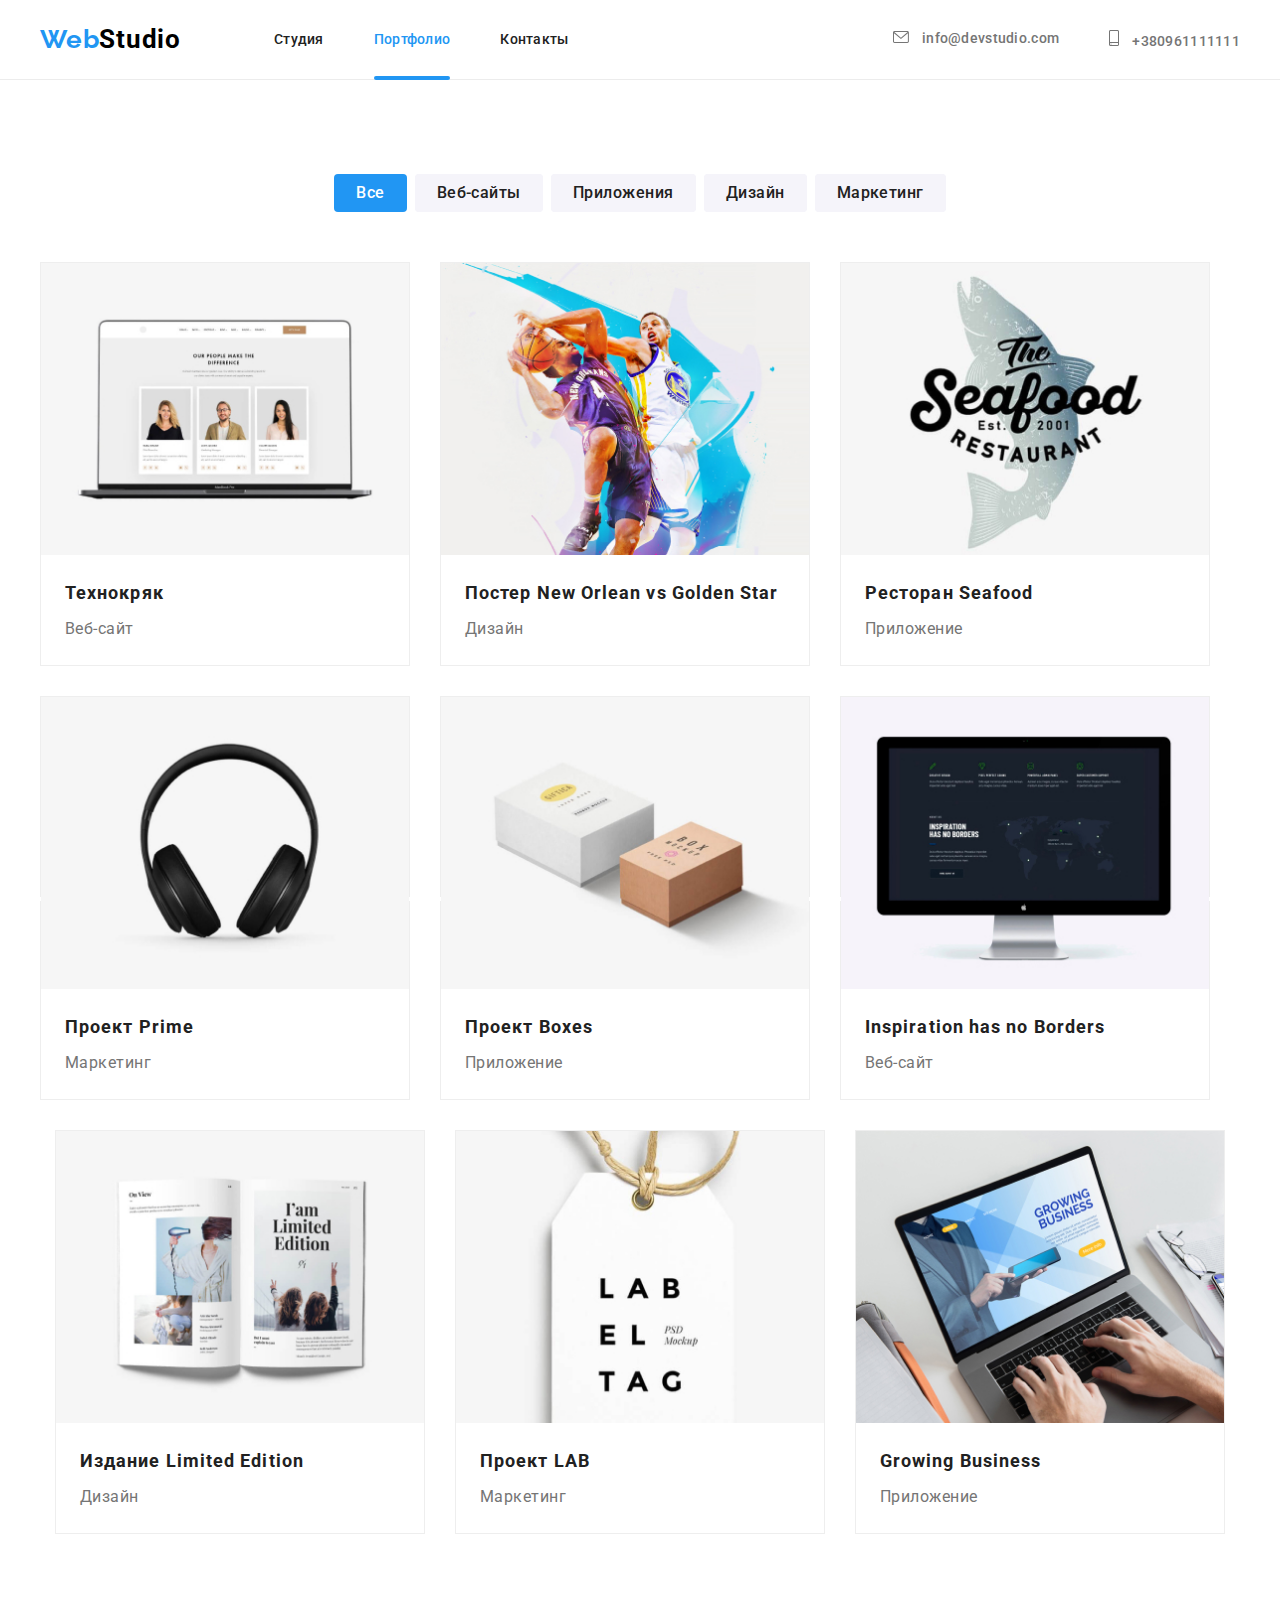
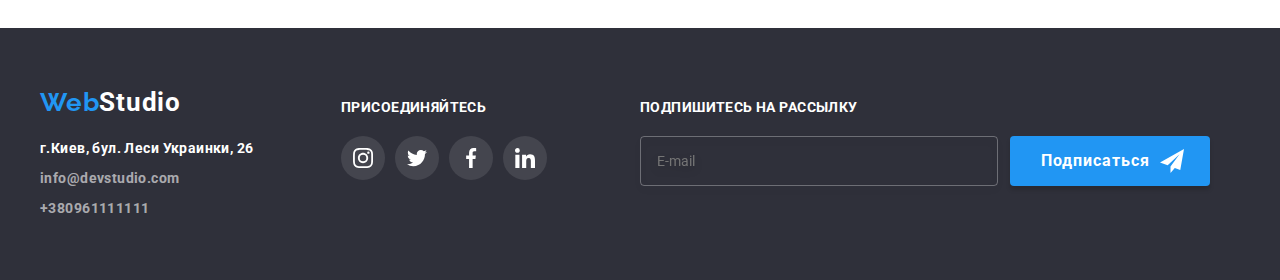
==== portfolio.html @ d364c0c8 "copy" ====
<!DOCTYPE html>
<html lang="en">
<head>
    <meta charset="UTF-8">
    <meta http-equiv="X-UA-Compatible" content="IE=edge">
    <meta name="viewport" content="width=device-width, initial-scale=1.0">
    <title>Document</title>
    <link 
        href="https://fonts.googleapis.com/css2?family=Raleway:wght@700&family=Roboto:wght@400;500;700;900&display=swap" 
        rel="stylesheet"
    />
    <link 
        rel="stylesheet" 
        href="https://cdnjs.cloudflare.com/ajax/libs/modern-normalize/1.1.0/modern-normalize.min.css" integrity="sha512-wpPYUAdjBVSE4KJnH1VR1HeZfpl1ub8YT/NKx4PuQ5NmX2tKuGu6U/JRp5y+Y8XG2tV+wKQpNHVUX03MfMFn9Q==" crossorigin="anonymous" referrerpolicy="no-referrer" 
    />
    <link rel="stylesheet" href="./css/main.min.css">
</head>
<body>
     <!--Хедер-->
     
<header class="header"> 
    <div class="container">
    <div class="nav__portfolio">
        <a class="nav__logo-link" href="/">
            <span class="nav__logo">Web</span><span>Studio</span></a>
        <ul class="nav__list">
            <li class="nav__item"><a href="./index.html" class="nav__link">Студия</a></li>
            <li class="nav__item"><a href="./portfolio.html" class="nav__link nav__current">Портфолио</a></li>
            <li class="nav__item"><a href="#" class="nav__link">Контакты</a></li>
        </ul>
        <ul class="header-adress">
            <li  class="header-adress__item">
                <a href="mailto:info@devstudio.com" class="haeder-adress__link ">
                <svg class="header-adress__icon" width="16" height="12">
                <use href="./images/icons2.svg#icon-mail"></use>
                </svg>
                info@devstudio.com 
                </a>
            </li>
            <li class="header-adress__item">
                <a href="tel:+380961111111" class="haeder-adress__link haeder-adress__link-phone">
                <svg class="header-adress__icon" width="10" height="16">
                <use  href="./images/icons2.svg#icon-smartphone"></use>
                </svg>
                +380961111111
            </a>
            </li>
        </ul>
        </div>
        </div>
        <div class="header__border">
    </div>
</header>

<!--Мейн-->

<main class="footer__hero">
    <div class="container">
    <section class="filter">
        <h2 hidden>Фильтр </h2>
        <ul class="filter__buttons">
            <li class=" filter__list filter__list-accent"><button type="button" class="filter__button filter__button-accent">Все</button></li>
            <li class="filter__list"><button type="button" class="filter__button">Веб-сайты</button></li>
            <li class="filter__list"><button type="button" class="filter__button">Приложения</button></li>
            <li class="filter__list"><button type="button" class="filter__button">Дизайн</button></li>
            <li class="filter__list"><button type="button" class="filter__button">Маркетинг</button></li>
        </ul>
    </section>

    <section class="section">
        <h2 hidden>Перечень услуг</h2>
        <ul class="project">
            <li class="project__item">
                <a href="#" class="project__link ">
                <div class="project__box ">
                <img src="./images/techno-crk.jpg" 
                alt="Веб-сайты"
                width="370"
                height="294"
                class="project__im"
                />
                <div>
                <p class="project__text">Технокряк это современная площадка распространения коронавируса. Компании используют эту платформу для цифрового шпионажа и атак на защищённые сервера конкурентов.</p>
                </div>
                </div>
                <h3 class="project__title">Технокряк</h3>
                <p class="project__signature" >Веб-сайт</p>
                </a> 
            </li>
            <li class="project__item">
                <a href="#" class="project__link">
                <div class="project__box">
                <img src="./images/design.jpg" 
                alt="Два баксетболиста в воздухе"
                width="370"
                height="294"
                class="project__im"
                />
                <div>
                <p class="project__text">Технокряк это современная площадка распространения коронавируса. Компании используют эту платформу для цифрового шпионажа и атак на защищённые сервера конкурентов.</p>
                </div>
                </div>
                <h3 class="project__title">Постер New Orlean vs Golden Star</h3>
                <p class="project__signature">Дизайн</p>
                </a>    
            </li>
            
            <li class="project__item">
                <a href="#" class="project__link">
                <div class="project__box">
                <img src="./images/application-seafood.jpg" 
                alt="Ресторан морской кухни"
                width="370"
                height="294"
                class="project__im"
                />
                <div>
                <p class="project__text">Технокряк это современная площадка распространения коронавируса. Компании используют эту платформу для цифрового шпионажа и атак на защищённые сервера конкурентов.</p>
                </div>
                </div>
                <h3 class="project__title">Ресторан Seafood</h3>
                <p class="project__signature">Приложение</p>
                </a>
            </li>
            <li class="project__item">
                <a href="#" class="project__link">
                <div class="project__box">
                <img src="./images/makreting-prime.jpg" 
                alt="Черные наушники"
                width="370"
                height="294"
                class="project__im"
                />
                <div>
                <p class="project__text">Технокряк это современная площадка распространения коронавируса. Компании используют эту платформу для цифрового шпионажа и атак на защищённые сервера конкурентов.</p>
                </div>
                </div>
                <h3 class="project__title">Проект Prime</h3>
                <p class="project__signature">Маркетинг</p>
                </a>
            </li>
            <li class="project__item">
                <a href="#" class="project__link">
                <div class="project__box">
                <img src="./images/application-box.jpg" 
                alt="Коробки"
                width="370"
                height="294"
                class="project__im"
                />
                <div>
                <p class="project__text">Технокряк это современная площадка распространения коронавируса. Компании используют эту платформу для цифрового шпионажа и атак на защищённые сервера конкурентов.</p>
                </div>
                </div>
                <h3 class="project__title">Проект Boxes</h3>
                <p class="project__signature">Приложение</p>
                </a>
            </li>
            <li class="project__item">
                 <a href="#" class="project__link">
                    <div class="project__box">
                <img src="./images/web.jpg" 
                alt="Монитор компютера с открытым сайтом"
                width="370"
                height="294"
                class="project__im"
                />
                <div>
                <p class="project__text">Технокряк это современная площадка распространения коронавируса. Компании используют эту платформу для цифрового шпионажа и атак на защищённые сервера конкурентов.</p>
                </div>
                </div>
                <h3 class="project__title">Inspiration has no Borders</h3>
                <p class="project__signature">Веб-сайт</p>
                </a>
            </li>
            <li class="project__item">
                <a href="#" class="project__link">
                <div class="project__box">
                <img src="./images/design-magazine.jpg" 
                alt="Открытый журнал"
                width="370"
                height="294"
                class="project__im"
                />
                <div>
                <p class="project__text">Технокряк это современная площадка распространения коронавируса. Компании используют эту платформу для цифрового шпионажа и атак на защищённые сервера конкурентов.</p>
                </div>
                </div>
                <h3 class="project__title">Издание Limited Edition</h3>
                <p class="project__signature">Дизайн</p>
                </a>
            </li>
            <li class="project__item">
                <a href="#" class="project__link">
                <div class="project__box">
                <img src="./images/marketing-lab.jpg" 
                alt="Бирка с лого"
                width="370"
                height="294"
                class="project__im"
                />
                <div>
                <p class="project__text">Технокряк это современная площадка распространения коронавируса. Компании используют эту платформу для цифрового шпионажа и атак на защищённые сервера конкурентов.</p>
                </div>
                </div>
                <h3 class="project__title">Проект LAB</h3>
                <p class="project__signature">Маркетинг</p>
                </a>
            </li>
            <li class="project__item">
                <a href="#" class="project__link">
                <div class="project__box">
                <img src="./images/application-laptop.jpg" 
                alt="Страничка бизнес-сайта"
                width="370"
                height="294"
                class="project__im"
                />
                <div>
                <p class=" project__text">Технокряк это современная площадка распространения коронавируса. Компании используют эту платформу для цифрового шпионажа и атак на защищённые сервера конкурентов.</p>
                </div>
                </div>
                <h3 class="project__title">Growing Business</h3>
                <p class="project__signature">Приложение</p>
                </a>
            </li>
        </ul>
    </section>
    </div>
</main>
    
<!--Футер-->
<footer class="footer__section">
    <div class="container footer__container">
    <div class="footer__logo">
    <a class="footer__links" href="/"> 
         <span class="footer__active-page">Web</span><span class="footer__logo">Studio</span></a>

             <address class="adress">
            <ul class="adress__link">
                <li class="footer__link"> 
                    <a href="https://www.google.com/maps/place/%D0%B1%D1%83%D0%BB.+%D0%9B%D0%B5%D1%81%D0%B8+%D0%A3%D0%BA%D1%80%D0%B0%D0%B8%D0%BD%D0%BA%D0%B8,+26,+%D0%9A%D0%B8%D0%B5%D0%B2,+02000/data=!4m2!3m1!1s0x40d4cf0e033ecbe9:0x57a4dffefec77da0?sa=X&ved=2ahUKEwjD9ffA8qf0AhWWvYsKHVTTDPEQ8gF6BAgQEAE" class="footer-adress__link footer-adress__link--adress">
                        г.Киев, бул. Леси Украинки, 26
                    </a>
                <li class="footer__link">
                    <a href="mailto:info@devstudio.com" class="footer-adress__link">info@devstudio.com</a>
                </li>
                 <li class="footer__link">
                    <a href="tel:+380961111111" class="footer-adress__link">+380961111111</a>
                </li>
            </ul>
        </address>
    </div>
        
    <div class="mediabox">
        <h3 class="mediabox__title">присоединяйтесь</h3>
        <ul class="mediabox__icons">
            <li class="mediabox__item">   
            <a href="#" aria-label="Instagram" class="mediabox__link">
                <svg class="mediabox__icon" width="20" height="20">
                    <use href="./images/icons2.svg#icon-instagram"></use>
                </svg>
            </a>
            </li>
            <li class="mediabox__item">   
            <a href="#" aria-label="Twitter" class="mediabox__link">
                <svg class="mediabox__icon" width="20" height="20">
                    <use href="./images/icons2.svg#icon-twitter"></use>
                </svg>
            </a>
            </li>
            <li class="mediabox__item">   
            <a href="#" aria-label="Facebook" class="mediabox__link">
                <svg class="mediabox__icon" width="20" height="20">
                    <use href="./images/icons2.svg#icon-facebook"></use>
                </svg>
            </a>
            </li>
            <li class="mediabox__item">   
            <a href="#" aria-label="linkedin" class="mediabox__link">
                <svg class="mediabox__icon" width="20" height="20">
                    <use href="./images/icons2.svg#icon-linkedin"></use>
                </svg>
            </a>
            </li>
        </ul>
    </div>  
    <form  class="footer-form">
        <div class="footer-foor__mail">
            <h3 class="footer-form__title">Подпишитесь на рассылку</h3>
            <label>
                <input 
                type="email"
                name="footer-email"
                placeholder="E-mail"
                class="footer-form__input"
                >
            </label>
        </div>
        <button class="footer-form__button">
            Подписаться
            <svg width="24" height="24" class="footer-form__icon">
                <use href="./images/icons.svg#icon-icon-send-1-1"></use>
            </svg>
        </button>
    </form>
    </div> 
</footer>
<script src="./JS/modal.js"></script>
</body>
</html>
---- css/main.min.css ----
/*! modern-normalize v1.1.0 | MIT License | https://github.com/sindresorhus/modern-normalize */*,::before,::after{-webkit-box-sizing:border-box;box-sizing:border-box}html{line-height:1.15;-webkit-text-size-adjust:100%;-moz-tab-size:4;-o-tab-size:4;tab-size:4}body{margin:0;font-family:system-ui,-apple-system,"Segoe UI",Roboto,Helvetica,Arial,sans-serif,"Apple Color Emoji","Segoe UI Emoji"}hr{height:0;color:inherit}abbr[title]{-webkit-text-decoration:underline dotted;text-decoration:underline dotted}b,strong{font-weight:bolder}code,kbd,samp,pre{font-family:ui-monospace,SFMono-Regular,Consolas,"Liberation Mono",Menlo,monospace;font-size:1em}small{font-size:80%}sub,sup{font-size:75%;line-height:0;position:relative;vertical-align:baseline}sub{bottom:-0.25em}sup{top:-0.5em}table{text-indent:0;border-color:inherit}button,input,optgroup,select,textarea{font-family:inherit;font-size:100%;line-height:1.15;margin:0}button,select{text-transform:none}button,[type=button],[type=reset],[type=submit]{-webkit-appearance:button}::-moz-focus-inner{border-style:none;padding:0}:-moz-focusring{outline:1px dotted ButtonText}:-moz-ui-invalid{box-shadow:none}legend{padding:0}progress{vertical-align:baseline}::-webkit-inner-spin-button,::-webkit-outer-spin-button{height:auto}[type=search]{-webkit-appearance:textfield;outline-offset:-2px}::-webkit-search-decoration{-webkit-appearance:none}::-webkit-file-upload-button{-webkit-appearance:button;font:inherit}summary{display:list-item}html{-webkit-box-sizing:border-box;box-sizing:border-box}*,*::before,*::after{-webkit-box-sizing:inherit;box-sizing:inherit}h1,h2,h3,h4,h5,h6,p,ul{margin:0px;padding:0px}ul,li{list-style-type:none}a{text-decoration:none}address{font-style:normal}body{font-size:14px;font-family:"Roboto",sans-serif;letter-spacing:.03em;color:#757575;background-color:#fff;margin:0px}.container{width:1230px;margin-left:auto;margin-right:auto;padding-left:15px;padding-right:15px}.button{height:50px;width:200px;background-color:#2196f3;color:#fff;cursor:pointer;font-family:inherit;font-weight:700;font-size:16px;line-height:1.9px;letter-spacing:.06em;-webkit-box-shadow:0px 4px 4px rgba(0,0,0,.15);box-shadow:0px 4px 4px rgba(0,0,0,.15);border-color:transparent;border-radius:4px}.nav{display:-webkit-box;display:-ms-flexbox;display:flex;-webkit-box-align:center;-ms-flex-align:center;align-items:center}.nav__logo-link{color:#000;font-weight:700;font-size:26px;line-height:1.1;letter-spacing:.03em}.nav__logo-link:hover,.nav__logo-link:focus{color:#2196f3}.nav__logo{color:#2196f3;font-family:Raleway;font-style:normal;font-weight:700;font-size:26px;line-height:1.1;letter-spacing:.03em}.nav__logo:hover,.nav__logo:focus{color:#2196f3}.nav__list{display:-webkit-box;display:-ms-flexbox;display:flex;margin-left:93px}.nav__item+.nav__item{margin-left:50px}.nav__item+.nav__item:hover,.nav__item+.nav__item:focus{color:#2196f3;fill:#2196f3}.nav__link{position:relative;display:block;padding-top:32px;padding-bottom:32px;color:#212121;font-weight:500;font-size:14px;line-height:1.1;letter-spacing:.02em;-webkit-transition:250ms,cubic-bezier(0.4, 0, 0.2, 1);transition:250ms,cubic-bezier(0.4, 0, 0.2, 1)}.nav__link:hover,.nav__link:focus{color:#2196f3;padding-top:32px;padding-bottom:32px}.nav__link.nav__current::after{content:"";width:100%;height:4px;position:absolute;left:0;bottom:-1px;background-color:currentColor;border-radius:2px}.nav__current{color:#2196f3}.nav__portfolio{display:-webkit-box;display:-ms-flexbox;display:flex;-webkit-box-align:center;-ms-flex-align:center;align-items:center}.header__border{border-bottom:1px solid #ececec}.header{margin-bottom:94px}.header-adress{display:-webkit-box;display:-ms-flexbox;display:flex;margin-left:auto;border:none}.haeder-adress__link-phone{margin-left:50px}.header-adress-item:hover,.header-adress-item:focus{color:#2196f3;fill:#2196f3}.header-adress__icon{display:-webkit-inline-box;display:-ms-inline-flexbox;display:inline-flex;fill:currentColor;-webkit-box-pack:center;-ms-flex-pack:center;justify-content:center;-webkit-box-align:center;-ms-flex-align:center;align-items:center;margin-right:10px}.haeder-adress__link{color:#757575;font-weight:500;font-size:14px;line-height:1.1;letter-spacing:.02em;-webkit-transition:250ms cubic-bezier(0.4, 0, 0.2, 1);transition:250ms cubic-bezier(0.4, 0, 0.2, 1)}.haeder-adress__link:hover,.haeder-adress__link:focus{color:#2196f3}.hero{text-align:center;padding:200px 0;margin-left:auto;margin-right:auto;background-image:-webkit-gradient(linear, left top, right top, from(rgba(47, 48, 58, 0.4)), to(rgba(47, 48, 58, 0.4))),url(../images/background.jpg);background-image:linear-gradient(to right, rgba(47, 48, 58, 0.4), rgba(47, 48, 58, 0.4)),url(../images/background.jpg);background-color:#2f303a;background-repeat:no-repeat;background-position:center;background-size:cover;max-width:1600px}.hero__title{color:#fff;margin-top:0;margin-bottom:30px;font-weight:900;font-size:44px;line-height:1.37;letter-spacing:.06em;text-transform:uppercase}.backdrop{position:fixed;top:0;left:0;width:100%;height:100%;z-index:1;visibility:visible;background-color:rgba(0,0,0,.2);-webkit-transition:opacity 250ms linear,visibility 250ms linear;transition:opacity 250ms linear,visibility 250ms linear}.backdrop.is-hidden{opacity:0;pointer-events:none;visibility:hidden}.backdrop.is-hidden .modal{-webkit-transform:translate(-50%, -50%) scale(0.9);transform:translate(-50%, -50%) scale(0.9)}.modal{position:absolute;top:50%;left:50%;width:528px;height:581px;padding:40px;-webkit-transform:translate(-50%, -50%) scale(1);transform:translate(-50%, -50%) scale(1);-webkit-transition:-webkit-transform 250ms linear;transition:-webkit-transform 250ms linear;transition:transform 250ms linear;transition:transform 250ms linear, -webkit-transform 250ms linear;-webkit-box-shadow:0px 1px 3px rgba(0,0,0,.12),0px 1px 1px rgba(0,0,0,.14),0px 2px 1px rgba(0,0,0,.2);box-shadow:0px 1px 3px rgba(0,0,0,.12),0px 1px 1px rgba(0,0,0,.14),0px 2px 1px rgba(0,0,0,.2);border-radius:4px;background-color:#fff}.modal__open{position:absolute;top:8px;right:8px;width:30px;height:30px;padding:0;border-radius:50%;border:1px solid rgba(0,0,0,.1);background-color:#fff;cursor:pointer}.modal__open:hover .modal__icon,.modal__open:focus .modal__icon{fill:#2196f3}.modal__icon{-webkit-transition:fill 250ms cubic-bezier(0.4, 0, 0.2, 1);transition:fill 250ms cubic-bezier(0.4, 0, 0.2, 1);margin:0 9px}.modal__button{margin-left:auto;margin-right:auto;margin-top:30px;color:#fff;background-color:#2196f3;font-weight:500;font-size:16px;line-height:1.6;text-align:center;letter-spacing:.06em;cursor:pointer;-webkit-box-shadow:0px 4px 4px rgba(0,0,0,.15);box-shadow:0px 4px 4px rgba(0,0,0,.15);border-radius:4px;padding:10px 32px;border:0px}.modal__button:hover,.modal__button:focus{color:#fff;background-color:#2196f3}.modal__text{color:#212121;font-weight:700;font-size:20px;line-height:1.15;letter-spacing:.03em;margin:0 0 12px 0}.form{position:relative}.form__container{position:relative}.form__label{display:-webkit-box;display:-ms-flexbox;display:flex;color:#757575;font-weight:400;font-size:12px;line-height:1.15;letter-spacing:.01em}.form__input{width:100%;height:40px;padding:11px 42px;margin-bottom:10px;margin-top:4px;border:1px solid rgba(33,33,33,.2);border-radius:4px;font-weight:400;font-size:12px;line-height:1.16;letter-spacing:.01em}.form__input:focus~.form__icon{fill:#2196f3}.form__input:focus{border:1px solid #2196f3;outline:0}.form__icon:focus{color:#2196f3}.form__icon{position:absolute;top:0;left:14px;fill:var(--main-text-color)}.form__comment{width:100%;height:120px;padding:12px 16px;margin-top:4px;border:1px solid rgba(33,33,33,.2);border-radius:4px;resize:none;font-weight:400;font-size:12px;line-height:1.15;letter-spacing:.01em}.form__comment::-webkit-input-placeholder{color:rgba(117,117,117,.5)}.form__comment::-moz-placeholder{color:rgba(117,117,117,.5)}.form__comment:-ms-input-placeholder{color:rgba(117,117,117,.5)}.form__comment::-ms-input-placeholder{color:rgba(117,117,117,.5)}.form__comment::placeholder{color:rgba(117,117,117,.5)}.form__comment::-webkit-input-placeholder .form__comment:focus{border:1px solid #2196f3;outline:0}.form__comment::-moz-placeholder .form__comment:focus{border:1px solid #2196f3;outline:0}.form__comment:-ms-input-placeholder .form__comment:focus{border:1px solid #2196f3;outline:0}.form__comment::-ms-input-placeholder .form__comment:focus{border:1px solid #2196f3;outline:0}.form__comment::placeholder .form__comment:focus{border:1px solid #2196f3;outline:0}.form__comment::-webkit-input-placeholder .form__comment:not(:placeholder-shown){color:#212121}.form__comment::-moz-placeholder .form__comment:not(:placeholder-shown){color:#212121}.form__comment:-ms-input-placeholder .form__comment:not(:placeholder-shown){color:#212121}.form__comment::-ms-input-placeholder .form__comment:not(:placeholder-shown){color:#212121}.form__comment::placeholder .form__comment:not(:-moz-placeholder-shown){color:#212121}.form__comment::placeholder .form__comment:not(:-ms-input-placeholder){color:#212121}.form__comment::placeholder .form__comment:not(:placeholder-shown){color:#212121}.checkbox__label{display:-webkit-box;display:-ms-flexbox;display:flex;-webkit-box-pack:center;-ms-flex-pack:center;justify-content:center;-webkit-box-align:center;-ms-flex-align:center;align-items:center;color:#212121;font-weight:400;font-size:14px;line-height:1.71;margin-bottom:30px;margin-top:20px;cursor:pointer}.checkbox__label>.checkbox__visual-hidden{position:absolute;white-space:nowrap;width:1px;height:1px;overflow:hidden;border:0;padding:0;clip:rect(0 0 0 0);-webkit-clip-path:inset(50%);clip-path:inset(50%);margin:-1px}.checkbox__label>.checkbox__visual-hidden:checked+.checkbox__icon{background-color:#2196f3;border:transparent}.checkbox__icon{width:16px;height:15px;margin-right:8px;margin-bottom:4px;border-radius:2px;border:2px solid #212121}.checkbox__link{color:#2196f3;margin-left:4px;text-decoration:underline}.checkbox__button{-webkit-box-align:center;-ms-flex-align:center;align-items:center;height:50px;width:200px;background-color:#2196f3;color:#fff;cursor:pointer;text-align:center;font-family:inherit;font-weight:700;font-size:16px;line-height:1.9px;letter-spacing:.06em;-webkit-box-shadow:0px 4px 4px rgba(0,0,0,.15);box-shadow:0px 4px 4px rgba(0,0,0,.15);border-color:transparent;border-radius:4px}.benefits{-webkit-box-align:center;-ms-flex-align:center;align-items:center;margin-bottom:94px}.benefits__list{display:-webkit-box;display:-ms-flexbox;display:flex;-webkit-box-pack:center;-ms-flex-pack:center;justify-content:center}.benefits__item{display:list-item;height:120px;margin-left:30px;background:#f5f4fa;margin-top:94px}.benefits__item:nth-child(1){margin-left:0px}.benefits__title{color:#212121;font-style:normal;font-weight:700;font-size:14px;line-height:1.1;letter-spacing:.03em;text-transform:uppercase;margin-top:30px;margin-bottom:10px;text-align:left}.benefits__signature{color:#757575;font-weight:400;font-size:14px;line-height:1.8;letter-spacing:.03em;text-align:left;width:270px;text-align:left;margin:0;line-height:1.71}.benefits__icon{margin:25px 100px 25px 100px}.services-text{position:absolute;bottom:0;left:0;width:370px;height:70px;display:-webkit-box;display:-ms-flexbox;display:flex;-webkit-box-align:center;-ms-flex-align:center;align-items:center;-webkit-box-pack:center;-ms-flex-pack:center;justify-content:center;color:#fff;background-color:rgba(47,48,58,.8);font-weight:700;font-size:14px;line-height:1.14;letter-spacing:.03em;text-transform:uppercase}.services{padding-top:94px}.services__title{color:#212121;font-weight:700;font-size:36px;line-height:1.1;text-align:center;letter-spacing:.03em;margin-bottom:50px;margin-top:94px}.services__list{display:-webkit-box;display:-ms-flexbox;display:flex;margin-bottom:94px;-webkit-box-pack:center;-ms-flex-pack:center;justify-content:center}.services__image{position:relative;display:-webkit-box;display:-ms-flexbox;display:flex;margin-right:30px}.services__image:nth-child(3){margin-right:0px}.team>.team__image{margin-right:30px;text-align:center}.team{background-color:#f5f4fa;height:648px;margin-bottom:94px}.team__title{color:#212121;font-weight:700;font-size:36px;line-height:1.1;text-align:center;letter-spacing:.03em;margin-bottom:50px}.team__list{display:-webkit-box;display:-ms-flexbox;display:flex;width:1170px;height:368px;text-align:center}.team__image{-webkit-box-shadow:0px 1px 3px rgba(0,0,0,.12),0px 1px 1px rgba(0,0,0,.14),0px 2px 1px rgba(0,0,0,.2);box-shadow:0px 1px 3px rgba(0,0,0,.12),0px 1px 1px rgba(0,0,0,.14),0px 2px 1px rgba(0,0,0,.2);border-radius:0px 0px 4px 4px;background:#fff;width:270px;height:428px}.team__image+.team__image{margin-left:30px}.team__profile{margin-bottom:30px}.team__subtitle{color:#212121;font-weight:500;font-size:16px;line-height:1.1;letter-spacing:.03em;margin-bottom:10px}.team__signature{color:#757575;font-weight:400;font-size:16px;line-height:1.1;letter-spacing:.03em;margin-bottom:30px}.team__social{padding:0;display:-webkit-box;display:-ms-flexbox;display:flex;-webkit-box-pack:center;-ms-flex-pack:center;justify-content:center;padding-bottom:30px}.team-social__icon{display:-webkit-box;display:-ms-flexbox;display:flex;width:44px;height:44px;border:none;-webkit-box-align:center;-ms-flex-align:center;align-items:center;-webkit-box-pack:center;-ms-flex-pack:center;justify-content:center;margin-right:10px;border-radius:50%;background-color:#fff;-webkit-transition:250ms cubic-bezier(0.4, 0, 0.2, 1);transition:250ms cubic-bezier(0.4, 0, 0.2, 1)}.team-social__icon:nth-child(4){margin-right:0}.team-social__link{display:-webkit-box;display:-ms-flexbox;display:flex;width:100%;height:100%;-webkit-box-pack:center;-ms-flex-pack:center;justify-content:center;-webkit-box-align:center;-ms-flex-align:center;align-items:center;fill:#afb1b8;align-items:center;justify-content:center}.team-social__icon:hover,.team-social__icon:focus{background-color:#2196f3}.team-social__icon:hover:hover .icon,.team-social__icon:hover:focus .icon,.team-social__icon:focus:hover .icon,.team-social__icon:focus:focus .icon{fill:#fff}.clients__title{color:#212121;font-weight:700;font-size:36px;line-height:1.1;text-align:center;letter-spacing:.03em;margin-bottom:50px}.clients__list{display:-webkit-inline-box;display:-ms-inline-flexbox;display:inline-flex;-webkit-box-pack:center;-ms-flex-pack:center;justify-content:center;margin-bottom:94px}.clients__list:hover,.clients__list:focus{fill:#2196f3}.clients__item{border:1px solid #afb1b8;border-radius:4px;margin-right:30px;background-color:#fff;width:170px;height:92px;border:1px solid #afb1b8;-webkit-box-sizing:border-box;box-sizing:border-box;border-radius:4px;-webkit-transition:250ms cubic-bezier(0.4, 0, 0.2, 1);transition:250ms cubic-bezier(0.4, 0, 0.2, 1)}.clients__item:hover,.clients__item:focus{border:1px solid #2196f3}.clients__item:nth-child(6){margin-right:0}.clients__item:hover .clients__icon,.clients__item:focus .clients__icon{fill:#2196f3}.clients__link{display:-webkit-box;display:-ms-flexbox;display:flex;width:100%;height:100%;-webkit-box-pack:center;-ms-flex-pack:center;justify-content:center;-webkit-box-align:center;-ms-flex-align:center;align-items:center}.clients__icon{fill:#afb1b8;-webkit-transition:fill cubic-bezier(0.4, 0, 0.2, 1) cubic-bezier(0.4, 0, 0.2, 1);transition:fill cubic-bezier(0.4, 0, 0.2, 1) cubic-bezier(0.4, 0, 0.2, 1)}.filter{margin-bottom:50px}.filter__buttons{display:-webkit-box;display:-ms-flexbox;display:flex;-webkit-box-pack:center;-ms-flex-pack:center;justify-content:center}.filter__button{color:#212121;background-color:#f5f4fa;font-weight:500;font-size:16px;line-height:1.6;text-align:center;letter-spacing:.03em;cursor:pointer;border-radius:4px;padding:6px 22px;border:0px;-webkit-transition:250ms cubic-bezier(0.4, 0, 0.2, 1);transition:250ms cubic-bezier(0.4, 0, 0.2, 1)}.filter__button:hover,.filter__button:focus{color:#fff;background-color:#2196f3;-webkit-box-shadow:0px 3px 1px rgba(0,0,0,.1),0px 1px 2px rgba(0,0,0,.08),0px 2px 2px rgba(0,0,0,.12);box-shadow:0px 3px 1px rgba(0,0,0,.1),0px 1px 2px rgba(0,0,0,.08),0px 2px 2px rgba(0,0,0,.12)}.filter__button-accent::after{content:" ";display:inline-block;width:100%;height:4px;position:absolute;left:0;bottom:-1px;background-color:currentColor;border-radius:2px}.filter__button-accent{color:#fff;background-color:#2196f3}.filter__list+.filter__list{margin-left:8px;background:#f5f4fa;border-radius:4px}.project{display:-webkit-box;display:-ms-flexbox;display:flex;-ms-flex-wrap:wrap;flex-wrap:wrap;margin-bottom:94px;-webkit-box-pack:center;-ms-flex-pack:center;justify-content:center}.project__item:hover .project__box::before,.project__item:focus .project__box::before{background-color:rgba(33,150,243,.9);-webkit-transform:translateY(0);transform:translateY(0)}.project__item:hover .project__text,.project__item:focus .project__text{-webkit-transform:translateY(0);transform:translateY(0)}.project__link{color:#212121;font-weight:700;font-size:18px;line-height:2;letter-spacing:.06em;width:370px;height:294px}.project__box{position:relative;overflow:hidden;background-color:rgba(33,150,243,.9)}.project__box::before{position:absolute;content:"";top:0;left:0;width:100%;height:100%;background-color:rgba(33,150,243,.9);-webkit-transform:translateY(100%);transform:translateY(100%);-webkit-transition:-webkit-transform 250ms cubic-bezier(0.4, 0, 0.2, 1);transition:-webkit-transform 250ms cubic-bezier(0.4, 0, 0.2, 1);transition:transform 250ms cubic-bezier(0.4, 0, 0.2, 1);transition:transform 250ms cubic-bezier(0.4, 0, 0.2, 1), -webkit-transform 250ms cubic-bezier(0.4, 0, 0.2, 1)}.project__im{display:block;max-width:100%;height:auto}.project__text{color:#fff;margin:0;padding:63px 24px;position:absolute;top:0;left:0;-webkit-transform:translateY(100%);transform:translateY(100%);-webkit-transition:-webkit-transform 250ms cubic-bezier(0.4, 0, 0.2, 1);transition:-webkit-transform 250ms cubic-bezier(0.4, 0, 0.2, 1);transition:transform 250ms cubic-bezier(0.4, 0, 0.2, 1);transition:transform 250ms cubic-bezier(0.4, 0, 0.2, 1), -webkit-transform 250ms cubic-bezier(0.4, 0, 0.2, 1);font-weight:400;font-size:18px;line-height:1.55}.project__item{width:370px;height:404px;margin-right:30px;background:#fff;border:1px solid #eee;-webkit-box-sizing:border-box;box-sizing:border-box;text-align:left;margin-bottom:30px;-webkit-transition:-webkit-box-shadow 250ms cubic-bezier(0.4, 0, 0.2, 1);transition:-webkit-box-shadow 250ms cubic-bezier(0.4, 0, 0.2, 1);transition:box-shadow 250ms cubic-bezier(0.4, 0, 0.2, 1);transition:box-shadow 250ms cubic-bezier(0.4, 0, 0.2, 1), -webkit-box-shadow 250ms cubic-bezier(0.4, 0, 0.2, 1)}.project__item:hover,.project__item:focus{-webkit-box-shadow:0px 1px 1px rgba(0,0,0,.12),0px 4px 4px rgba(0,0,0,.06),1px 4px 6px rgba(0,0,0,.16);box-shadow:0px 1px 1px rgba(0,0,0,.12),0px 4px 4px rgba(0,0,0,.06),1px 4px 6px rgba(0,0,0,.16)}.project__item:nth-child(n+7){margin-bottom:0}.project__item:nth-child(n+7):nth-child(3n){margin-right:0px}.project__signature{color:#757575;font-weight:400;font-size:16px;line-height:1.8;letter-spacing:.03em;text-align:left;width:322px;height:30px;margin:4px 24px 20px 24px}.project__title{color:#212121;font-weight:700;font-size:18px;line-height:2;letter-spacing:.06em;width:322px;height:36px;margin:20px 24px 4px 24px}.footer__section{background-color:#2f303a;margin-right:auto;margin-left:auto}.footer__container{display:-webkit-box;display:-ms-flexbox;display:flex;height:252px}.footer__logo{color:#fff;background-color:#2f303a;font-weight:700;font-size:26px;line-height:1.1;letter-spacing:.03em;margin-top:60px;margin-bottom:20px;margin-right:70px}.footer__logo:hover,.footer__logo:focus{color:#2196f3}.footer__active-page{color:#2196f3;font-family:Raleway;font-style:normal;font-weight:700;font-size:26px;line-height:1.1;letter-spacing:.03em}.footer__links{display:block;margin-bottom:20px}.adress{margin-bottom:60px}.adress__link{color:#fff;background-color:#2f303a;font-weight:400;font-size:14px;line-height:1.7;letter-spacing:.03em;-webkit-transition:250ms cubic-bezier(0.4, 0, 0.2, 1);transition:250ms cubic-bezier(0.4, 0, 0.2, 1)}.adress__link:hover,.adress__link:focus{color:#2196f3}.footer__link{margin-bottom:9px;width:231px;height:21px}.footer-adress__link{color:rgba(255,255,255,.6);background-color:#2f303a;font-weight:700;font-size:14px;line-height:1.7;letter-spacing:.03em}.footer-adress__link--adress{color:#fff}.footer-adress__link:hover,.footer-adress__link:focus{color:#2196f3}.footer-adress__link:nth-last-child(1n+2){margin-bottom:9px}.mediabox{margin-top:72px;margin-bottom:100px;margin-right:93px}.mediabox__title{color:#fff;text-transform:uppercase;font-weight:700;font-size:14px;line-height:1.14;letter-spacing:.03em;margin-bottom:20px;padding:0}.mediabox__icons{display:-webkit-box;display:-ms-flexbox;display:flex;padding:0}.mediabox__item{display:-webkit-box;display:-ms-flexbox;display:flex;-webkit-box-align:center;-ms-flex-align:center;align-items:center;-webkit-box-pack:center;-ms-flex-pack:center;justify-content:center;width:44px;height:44px;border:none;border-radius:50%;margin-right:10px;background-color:rgba(255,255,255,.1);-webkit-transition:250ms cubic-bezier(0.4, 0, 0.2, 1);transition:250ms cubic-bezier(0.4, 0, 0.2, 1)}.mediabox__item:hover,.mediabox__item:focus{background-color:#2196f3}.mediabox__item:nth-child(4){margin-right:0}.mediabox__link{display:-webkit-box;display:-ms-flexbox;display:flex;-webkit-box-pack:center;-ms-flex-pack:center;justify-content:center;-webkit-box-align:center;-ms-flex-align:center;align-items:center;width:100%;height:100%}.mediabox__icon{fill:#fff}.footer-form{display:-webkit-box;display:-ms-flexbox;display:flex;-webkit-box-align:end;-ms-flex-align:end;align-items:flex-end;width:570px;height:86px;margin-top:72px}.footer-form__mail{display:-webkit-box;display:-ms-flexbox;display:flex;-webkit-box-orient:vertical;-webkit-box-direction:normal;-ms-flex-direction:column;flex-direction:column}.footer-form__title{color:#fff;font-weight:700;font-size:14px;line-height:1.14;letter-spacing:.03em;text-transform:uppercase;margin-bottom:20px}.footer-form__input{width:358px;height:50px;padding-left:16px;margin-right:12px;background-color:inherit;color:#fff;border:1px solid rgba(255,255,255,.3);-webkit-filter:drop-shadow(0px 4px 4px rgba(0, 0, 0, 0.15));filter:drop-shadow(0px 4px 4px rgba(0, 0, 0, 0.15));border-radius:4px}.footer-form__button{display:-webkit-box;display:-ms-flexbox;display:flex;-webkit-box-align:center;-ms-flex-align:center;align-items:center;height:50px;width:200px;background-color:#2196f3;color:#fff;cursor:pointer;padding-left:29px;text-align:center;font-family:inherit;font-weight:700;font-size:16px;line-height:1.9px;letter-spacing:.06em;-webkit-box-shadow:0px 4px 4px rgba(0,0,0,.15);box-shadow:0px 4px 4px rgba(0,0,0,.15);border-color:transparent;border-radius:4px}.footer-form__icon{margin-left:10px}/*# sourceMappingURL=main.min.css.map */
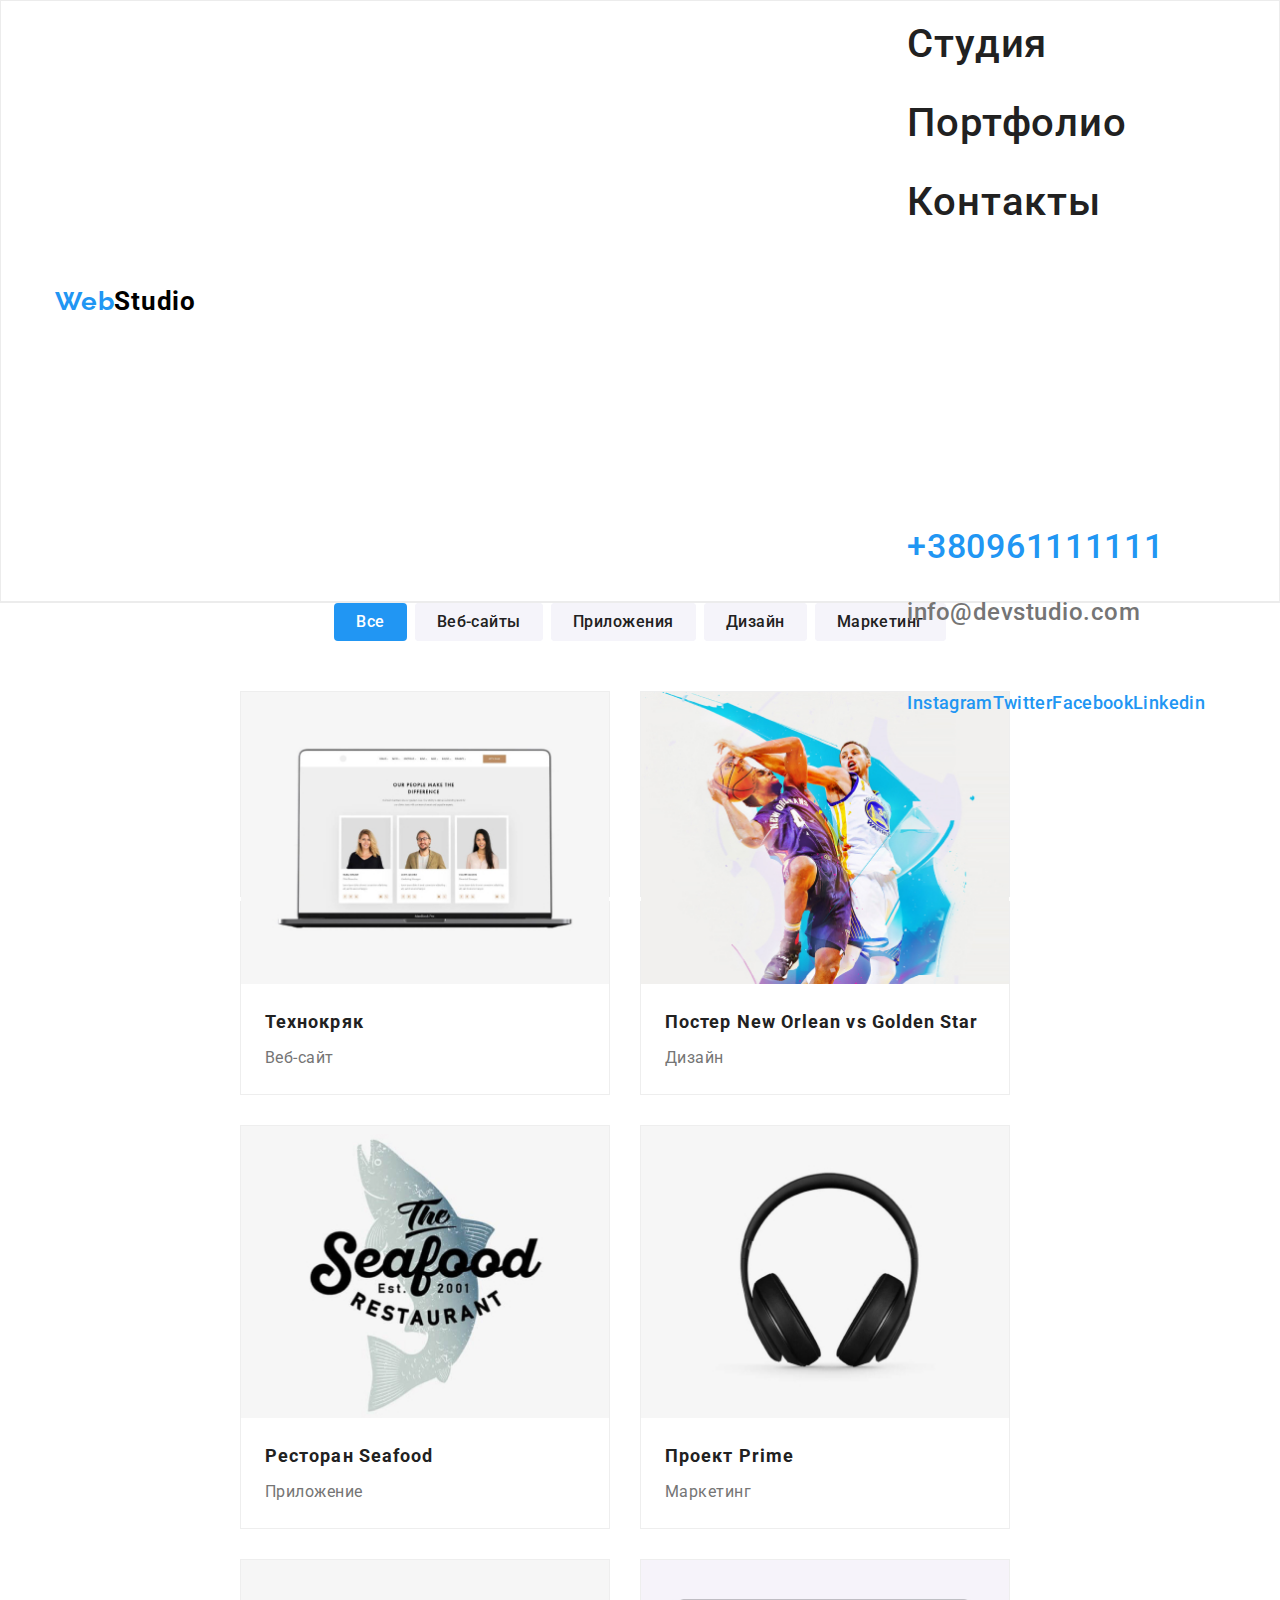
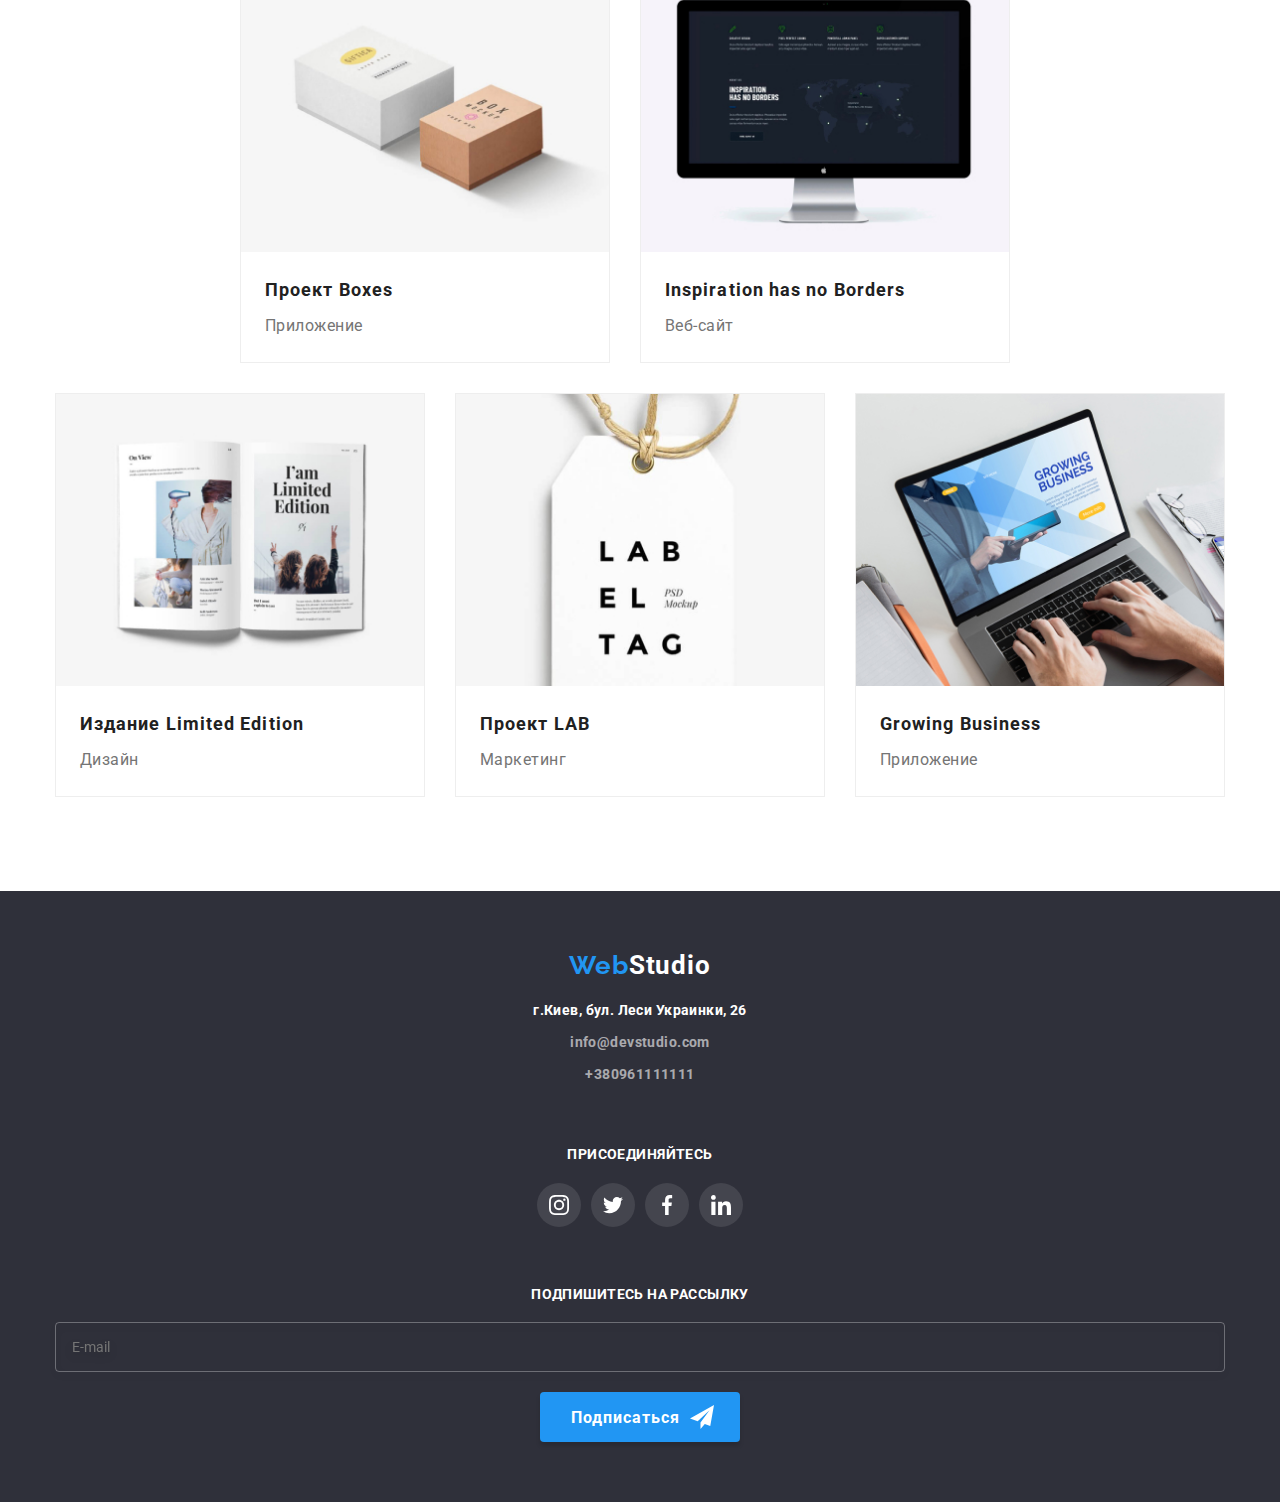
==== commit cba7fe39: "start portfolio" ====
--- a/portfolio.html
+++ b/portfolio.html
@@ -16,28 +16,118 @@
     <link rel="stylesheet" href="./css/main.min.css">
 </head>
 <body>
-     <!--Хедер-->
+     <!--Header-->
      
-<header class="header"> 
+<header class="header__page">
     <div class="container">
-    <div class="nav__portfolio">
+    <div class="nav">
         <a class="nav__logo-link" href="/">
             <span class="nav__logo">Web</span><span>Studio</span></a>
-        <ul class="nav__list">
-            <li class="nav__item"><a href="./index.html" class="nav__link">Студия</a></li>
-            <li class="nav__item"><a href="./portfolio.html" class="nav__link nav__current">Портфолио</a></li>
+            <button 
+            type="button" 
+            class="menu-button is-open"
+            aria-expanded="false"
+            aria-controls="mob-menu"
+            data-menu-button>
+                <svg 
+                width='40' 
+                height='40' 
+                aria-label="Переключатель мобильного меню"
+                >
+                    <use class="icon-cross" href="./images/icons.svg#icon-menu-close_40px-1"></use>
+                    <use class="icon-menu" href="./images/icons.svg#icon-menu_40px-1"></use>
+                </svg>
+            </button>
+               
+         <!--Mobile menu-->
+          <div class="mob-menu" id="mob-menu" data-menu >
+                <ul class=" mob-menu-list">
+              <li class="mob-menu-list__item">
+                <a
+                  class=" mob-menu-list__link"
+                  href="#"
+                  >Студия</a
+                >
+              </li>
+              <li class="mob-menu-list__item">
+                <a class=" mob-menu-list__link" href="./portfolio.html"
+                  >Портфолио</a
+                >
+              </li>
+              <li class="mob-menu-list__item">
+                <a
+                  class="mob-menu-list__link"
+                  href="#"
+                  >Контакты</a
+                >
+              </li>
+            </ul>
+            <div class="contacts">
+             <a class=" mob-connect__tel" href="tel:+380961111111"
+                >+380961111111</a>
+            <a class=" mob-connect__mail" href="mailto:info@devstudio.com"
+                >info@devstudio.com </a>
+            <ul class="list mob-social">
+              <li class="mob-social__item">
+                <a
+                  class="mob-social__link"
+                  href="#"
+                  target="_blank"
+                  rel="noopener noreferrer"
+                  >Instagram</a
+                >
+              </li>
+              <li class="mob-social__item">
+                <a
+                  class="mob-social__link"
+                  href=""
+                  target="_blank"
+                  rel="noopener noreferrer"
+                  >Twitter</a
+                >
+              </li>
+                <li class="mob-social__item">
+                <a
+                  class="mob-social__link"
+                  href=""
+                  target="_blank"
+                  rel="noopener noreferrer"
+                  >Facebook</a
+                >
+              </li>
+                <li class="mob-social__item">
+                <a
+                  class="mob-social__link"
+                  href=""
+                  target="_blank"
+                  rel="noopener noreferrer"
+                  >Linkedin</a
+                >
+              </li>
+            </ul> 
+            </div>
+            </div>
+            </div>
+          </div>
+
+
+
+
+         <!-- <ul class="nav__list">
+            <li class="nav__item"><a href="#" class="nav__link nav__current">Студия</a></li>
+            <li class="nav__item"><a href="./portfolio.html" class="nav__link">Портфолио</a></li>
             <li class="nav__item"><a href="#" class="nav__link">Контакты</a></li>
-        </ul>
-        <ul class="header-adress">
+        </ul>   -->
+         <!-- <ul class="header-adress">
             <li  class="header-adress__item">
-                <a href="mailto:info@devstudio.com" class="haeder-adress__link ">
+                <a href="mailto:info@devstudio.com" class="haeder-adress__link">
                 <svg class="header-adress__icon" width="16" height="12">
-                <use href="./images/icons2.svg#icon-mail"></use>
+                <use href="./images/icons2.svg#icon-mail" ></use>
                 </svg>
                 info@devstudio.com 
                 </a>
             </li>
-            <li class="header-adress__item">
+            <li class="header-adress__item ">
                 <a href="tel:+380961111111" class="haeder-adress__link haeder-adress__link-phone">
                 <svg class="header-adress__icon" width="10" height="16">
                 <use  href="./images/icons2.svg#icon-smartphone"></use>
@@ -45,14 +135,15 @@
                 +380961111111
             </a>
             </li>
-        </ul>
-        </div>
-        </div>
-        <div class="header__border">
+        </ul> -->
+    </div>
+    
+    </div>
+         <div class="header__border">
     </div>
 </header>
 
-<!--Мейн-->
+<!--Main-->
 
 <main class="footer__hero">
     <div class="container">
@@ -229,7 +320,7 @@
     </div>
 </main>
     
-<!--Футер-->
+<!--Footer-->
 <footer class="footer__section">
     <div class="container footer__container">
     <div class="footer__logo">
@@ -286,7 +377,7 @@
         </ul>
     </div>  
     <form  class="footer-form">
-        <div class="footer-foor__mail">
+        <div class="footer-form__mail">
             <h3 class="footer-form__title">Подпишитесь на рассылку</h3>
             <label>
                 <input 
@@ -307,6 +398,8 @@
     </div> 
 </footer>
 <script src="./JS/modal.js"></script>
+<script src="./JS/mobile-menu.js"></script>
+
 </body>
 </html>
 
--- a/css/main.min.css
+++ b/css/main.min.css
@@ -1 +1 @@
-/*! modern-normalize v1.1.0 | MIT License | https://github.com/sindresorhus/modern-normalize */*,::before,::after{-webkit-box-sizing:border-box;box-sizing:border-box}html{line-height:1.15;-webkit-text-size-adjust:100%;-moz-tab-size:4;-o-tab-size:4;tab-size:4}body{margin:0;font-family:system-ui,-apple-system,"Segoe UI",Roboto,Helvetica,Arial,sans-serif,"Apple Color Emoji","Segoe UI Emoji"}hr{height:0;color:inherit}abbr[title]{-webkit-text-decoration:underline dotted;text-decoration:underline dotted}b,strong{font-weight:bolder}code,kbd,samp,pre{font-family:ui-monospace,SFMono-Regular,Consolas,"Liberation Mono",Menlo,monospace;font-size:1em}small{font-size:80%}sub,sup{font-size:75%;line-height:0;position:relative;vertical-align:baseline}sub{bottom:-0.25em}sup{top:-0.5em}table{text-indent:0;border-color:inherit}button,input,optgroup,select,textarea{font-family:inherit;font-size:100%;line-height:1.15;margin:0}button,select{text-transform:none}button,[type=button],[type=reset],[type=submit]{-webkit-appearance:button}::-moz-focus-inner{border-style:none;padding:0}:-moz-focusring{outline:1px dotted ButtonText}:-moz-ui-invalid{box-shadow:none}legend{padding:0}progress{vertical-align:baseline}::-webkit-inner-spin-button,::-webkit-outer-spin-button{height:auto}[type=search]{-webkit-appearance:textfield;outline-offset:-2px}::-webkit-search-decoration{-webkit-appearance:none}::-webkit-file-upload-button{-webkit-appearance:button;font:inherit}summary{display:list-item}html{-webkit-box-sizing:border-box;box-sizing:border-box}*,*::before,*::after{-webkit-box-sizing:inherit;box-sizing:inherit}h1,h2,h3,h4,h5,h6,p,ul{margin:0px;padding:0px}ul,li{list-style-type:none}a{text-decoration:none}address{font-style:normal}body{font-size:14px;font-family:"Roboto",sans-serif;letter-spacing:.03em;color:#757575;background-color:#fff;margin:0px}.container{width:1230px;margin-left:auto;margin-right:auto;padding-left:15px;padding-right:15px}.button{height:50px;width:200px;background-color:#2196f3;color:#fff;cursor:pointer;font-family:inherit;font-weight:700;font-size:16px;line-height:1.9px;letter-spacing:.06em;-webkit-box-shadow:0px 4px 4px rgba(0,0,0,.15);box-shadow:0px 4px 4px rgba(0,0,0,.15);border-color:transparent;border-radius:4px}.nav{display:-webkit-box;display:-ms-flexbox;display:flex;-webkit-box-align:center;-ms-flex-align:center;align-items:center}.nav__logo-link{color:#000;font-weight:700;font-size:26px;line-height:1.1;letter-spacing:.03em}.nav__logo-link:hover,.nav__logo-link:focus{color:#2196f3}.nav__logo{color:#2196f3;font-family:Raleway;font-style:normal;font-weight:700;font-size:26px;line-height:1.1;letter-spacing:.03em}.nav__logo:hover,.nav__logo:focus{color:#2196f3}.nav__list{display:-webkit-box;display:-ms-flexbox;display:flex;margin-left:93px}.nav__item+.nav__item{margin-left:50px}.nav__item+.nav__item:hover,.nav__item+.nav__item:focus{color:#2196f3;fill:#2196f3}.nav__link{position:relative;display:block;padding-top:32px;padding-bottom:32px;color:#212121;font-weight:500;font-size:14px;line-height:1.1;letter-spacing:.02em;-webkit-transition:250ms,cubic-bezier(0.4, 0, 0.2, 1);transition:250ms,cubic-bezier(0.4, 0, 0.2, 1)}.nav__link:hover,.nav__link:focus{color:#2196f3;padding-top:32px;padding-bottom:32px}.nav__link.nav__current::after{content:"";width:100%;height:4px;position:absolute;left:0;bottom:-1px;background-color:currentColor;border-radius:2px}.nav__current{color:#2196f3}.nav__portfolio{display:-webkit-box;display:-ms-flexbox;display:flex;-webkit-box-align:center;-ms-flex-align:center;align-items:center}.header__border{border-bottom:1px solid #ececec}.header{margin-bottom:94px}.header-adress{display:-webkit-box;display:-ms-flexbox;display:flex;margin-left:auto;border:none}.haeder-adress__link-phone{margin-left:50px}.header-adress-item:hover,.header-adress-item:focus{color:#2196f3;fill:#2196f3}.header-adress__icon{display:-webkit-inline-box;display:-ms-inline-flexbox;display:inline-flex;fill:currentColor;-webkit-box-pack:center;-ms-flex-pack:center;justify-content:center;-webkit-box-align:center;-ms-flex-align:center;align-items:center;margin-right:10px}.haeder-adress__link{color:#757575;font-weight:500;font-size:14px;line-height:1.1;letter-spacing:.02em;-webkit-transition:250ms cubic-bezier(0.4, 0, 0.2, 1);transition:250ms cubic-bezier(0.4, 0, 0.2, 1)}.haeder-adress__link:hover,.haeder-adress__link:focus{color:#2196f3}.hero{text-align:center;padding:200px 0;margin-left:auto;margin-right:auto;background-image:-webkit-gradient(linear, left top, right top, from(rgba(47, 48, 58, 0.4)), to(rgba(47, 48, 58, 0.4))),url(../images/background.jpg);background-image:linear-gradient(to right, rgba(47, 48, 58, 0.4), rgba(47, 48, 58, 0.4)),url(../images/background.jpg);background-color:#2f303a;background-repeat:no-repeat;background-position:center;background-size:cover;max-width:1600px}.hero__title{color:#fff;margin-top:0;margin-bottom:30px;font-weight:900;font-size:44px;line-height:1.37;letter-spacing:.06em;text-transform:uppercase}.backdrop{position:fixed;top:0;left:0;width:100%;height:100%;z-index:1;visibility:visible;background-color:rgba(0,0,0,.2);-webkit-transition:opacity 250ms linear,visibility 250ms linear;transition:opacity 250ms linear,visibility 250ms linear}.backdrop.is-hidden{opacity:0;pointer-events:none;visibility:hidden}.backdrop.is-hidden .modal{-webkit-transform:translate(-50%, -50%) scale(0.9);transform:translate(-50%, -50%) scale(0.9)}.modal{position:absolute;top:50%;left:50%;width:528px;height:581px;padding:40px;-webkit-transform:translate(-50%, -50%) scale(1);transform:translate(-50%, -50%) scale(1);-webkit-transition:-webkit-transform 250ms linear;transition:-webkit-transform 250ms linear;transition:transform 250ms linear;transition:transform 250ms linear, -webkit-transform 250ms linear;-webkit-box-shadow:0px 1px 3px rgba(0,0,0,.12),0px 1px 1px rgba(0,0,0,.14),0px 2px 1px rgba(0,0,0,.2);box-shadow:0px 1px 3px rgba(0,0,0,.12),0px 1px 1px rgba(0,0,0,.14),0px 2px 1px rgba(0,0,0,.2);border-radius:4px;background-color:#fff}.modal__open{position:absolute;top:8px;right:8px;width:30px;height:30px;padding:0;border-radius:50%;border:1px solid rgba(0,0,0,.1);background-color:#fff;cursor:pointer}.modal__open:hover .modal__icon,.modal__open:focus .modal__icon{fill:#2196f3}.modal__icon{-webkit-transition:fill 250ms cubic-bezier(0.4, 0, 0.2, 1);transition:fill 250ms cubic-bezier(0.4, 0, 0.2, 1);margin:0 9px}.modal__button{margin-left:auto;margin-right:auto;margin-top:30px;color:#fff;background-color:#2196f3;font-weight:500;font-size:16px;line-height:1.6;text-align:center;letter-spacing:.06em;cursor:pointer;-webkit-box-shadow:0px 4px 4px rgba(0,0,0,.15);box-shadow:0px 4px 4px rgba(0,0,0,.15);border-radius:4px;padding:10px 32px;border:0px}.modal__button:hover,.modal__button:focus{color:#fff;background-color:#2196f3}.modal__text{color:#212121;font-weight:700;font-size:20px;line-height:1.15;letter-spacing:.03em;margin:0 0 12px 0}.form{position:relative}.form__container{position:relative}.form__label{display:-webkit-box;display:-ms-flexbox;display:flex;color:#757575;font-weight:400;font-size:12px;line-height:1.15;letter-spacing:.01em}.form__input{width:100%;height:40px;padding:11px 42px;margin-bottom:10px;margin-top:4px;border:1px solid rgba(33,33,33,.2);border-radius:4px;font-weight:400;font-size:12px;line-height:1.16;letter-spacing:.01em}.form__input:focus~.form__icon{fill:#2196f3}.form__input:focus{border:1px solid #2196f3;outline:0}.form__icon:focus{color:#2196f3}.form__icon{position:absolute;top:0;left:14px;fill:var(--main-text-color)}.form__comment{width:100%;height:120px;padding:12px 16px;margin-top:4px;border:1px solid rgba(33,33,33,.2);border-radius:4px;resize:none;font-weight:400;font-size:12px;line-height:1.15;letter-spacing:.01em}.form__comment::-webkit-input-placeholder{color:rgba(117,117,117,.5)}.form__comment::-moz-placeholder{color:rgba(117,117,117,.5)}.form__comment:-ms-input-placeholder{color:rgba(117,117,117,.5)}.form__comment::-ms-input-placeholder{color:rgba(117,117,117,.5)}.form__comment::placeholder{color:rgba(117,117,117,.5)}.form__comment::-webkit-input-placeholder .form__comment:focus{border:1px solid #2196f3;outline:0}.form__comment::-moz-placeholder .form__comment:focus{border:1px solid #2196f3;outline:0}.form__comment:-ms-input-placeholder .form__comment:focus{border:1px solid #2196f3;outline:0}.form__comment::-ms-input-placeholder .form__comment:focus{border:1px solid #2196f3;outline:0}.form__comment::placeholder .form__comment:focus{border:1px solid #2196f3;outline:0}.form__comment::-webkit-input-placeholder .form__comment:not(:placeholder-shown){color:#212121}.form__comment::-moz-placeholder .form__comment:not(:placeholder-shown){color:#212121}.form__comment:-ms-input-placeholder .form__comment:not(:placeholder-shown){color:#212121}.form__comment::-ms-input-placeholder .form__comment:not(:placeholder-shown){color:#212121}.form__comment::placeholder .form__comment:not(:-moz-placeholder-shown){color:#212121}.form__comment::placeholder .form__comment:not(:-ms-input-placeholder){color:#212121}.form__comment::placeholder .form__comment:not(:placeholder-shown){color:#212121}.checkbox__label{display:-webkit-box;display:-ms-flexbox;display:flex;-webkit-box-pack:center;-ms-flex-pack:center;justify-content:center;-webkit-box-align:center;-ms-flex-align:center;align-items:center;color:#212121;font-weight:400;font-size:14px;line-height:1.71;margin-bottom:30px;margin-top:20px;cursor:pointer}.checkbox__label>.checkbox__visual-hidden{position:absolute;white-space:nowrap;width:1px;height:1px;overflow:hidden;border:0;padding:0;clip:rect(0 0 0 0);-webkit-clip-path:inset(50%);clip-path:inset(50%);margin:-1px}.checkbox__label>.checkbox__visual-hidden:checked+.checkbox__icon{background-color:#2196f3;border:transparent}.checkbox__icon{width:16px;height:15px;margin-right:8px;margin-bottom:4px;border-radius:2px;border:2px solid #212121}.checkbox__link{color:#2196f3;margin-left:4px;text-decoration:underline}.checkbox__button{-webkit-box-align:center;-ms-flex-align:center;align-items:center;height:50px;width:200px;background-color:#2196f3;color:#fff;cursor:pointer;text-align:center;font-family:inherit;font-weight:700;font-size:16px;line-height:1.9px;letter-spacing:.06em;-webkit-box-shadow:0px 4px 4px rgba(0,0,0,.15);box-shadow:0px 4px 4px rgba(0,0,0,.15);border-color:transparent;border-radius:4px}.benefits{-webkit-box-align:center;-ms-flex-align:center;align-items:center;margin-bottom:94px}.benefits__list{display:-webkit-box;display:-ms-flexbox;display:flex;-webkit-box-pack:center;-ms-flex-pack:center;justify-content:center}.benefits__item{display:list-item;height:120px;margin-left:30px;background:#f5f4fa;margin-top:94px}.benefits__item:nth-child(1){margin-left:0px}.benefits__title{color:#212121;font-style:normal;font-weight:700;font-size:14px;line-height:1.1;letter-spacing:.03em;text-transform:uppercase;margin-top:30px;margin-bottom:10px;text-align:left}.benefits__signature{color:#757575;font-weight:400;font-size:14px;line-height:1.8;letter-spacing:.03em;text-align:left;width:270px;text-align:left;margin:0;line-height:1.71}.benefits__icon{margin:25px 100px 25px 100px}.services-text{position:absolute;bottom:0;left:0;width:370px;height:70px;display:-webkit-box;display:-ms-flexbox;display:flex;-webkit-box-align:center;-ms-flex-align:center;align-items:center;-webkit-box-pack:center;-ms-flex-pack:center;justify-content:center;color:#fff;background-color:rgba(47,48,58,.8);font-weight:700;font-size:14px;line-height:1.14;letter-spacing:.03em;text-transform:uppercase}.services{padding-top:94px}.services__title{color:#212121;font-weight:700;font-size:36px;line-height:1.1;text-align:center;letter-spacing:.03em;margin-bottom:50px;margin-top:94px}.services__list{display:-webkit-box;display:-ms-flexbox;display:flex;margin-bottom:94px;-webkit-box-pack:center;-ms-flex-pack:center;justify-content:center}.services__image{position:relative;display:-webkit-box;display:-ms-flexbox;display:flex;margin-right:30px}.services__image:nth-child(3){margin-right:0px}.team>.team__image{margin-right:30px;text-align:center}.team{background-color:#f5f4fa;height:648px;margin-bottom:94px}.team__title{color:#212121;font-weight:700;font-size:36px;line-height:1.1;text-align:center;letter-spacing:.03em;margin-bottom:50px}.team__list{display:-webkit-box;display:-ms-flexbox;display:flex;width:1170px;height:368px;text-align:center}.team__image{-webkit-box-shadow:0px 1px 3px rgba(0,0,0,.12),0px 1px 1px rgba(0,0,0,.14),0px 2px 1px rgba(0,0,0,.2);box-shadow:0px 1px 3px rgba(0,0,0,.12),0px 1px 1px rgba(0,0,0,.14),0px 2px 1px rgba(0,0,0,.2);border-radius:0px 0px 4px 4px;background:#fff;width:270px;height:428px}.team__image+.team__image{margin-left:30px}.team__profile{margin-bottom:30px}.team__subtitle{color:#212121;font-weight:500;font-size:16px;line-height:1.1;letter-spacing:.03em;margin-bottom:10px}.team__signature{color:#757575;font-weight:400;font-size:16px;line-height:1.1;letter-spacing:.03em;margin-bottom:30px}.team__social{padding:0;display:-webkit-box;display:-ms-flexbox;display:flex;-webkit-box-pack:center;-ms-flex-pack:center;justify-content:center;padding-bottom:30px}.team-social__icon{display:-webkit-box;display:-ms-flexbox;display:flex;width:44px;height:44px;border:none;-webkit-box-align:center;-ms-flex-align:center;align-items:center;-webkit-box-pack:center;-ms-flex-pack:center;justify-content:center;margin-right:10px;border-radius:50%;background-color:#fff;-webkit-transition:250ms cubic-bezier(0.4, 0, 0.2, 1);transition:250ms cubic-bezier(0.4, 0, 0.2, 1)}.team-social__icon:nth-child(4){margin-right:0}.team-social__link{display:-webkit-box;display:-ms-flexbox;display:flex;width:100%;height:100%;-webkit-box-pack:center;-ms-flex-pack:center;justify-content:center;-webkit-box-align:center;-ms-flex-align:center;align-items:center;fill:#afb1b8;align-items:center;justify-content:center}.team-social__icon:hover,.team-social__icon:focus{background-color:#2196f3}.team-social__icon:hover:hover .icon,.team-social__icon:hover:focus .icon,.team-social__icon:focus:hover .icon,.team-social__icon:focus:focus .icon{fill:#fff}.clients__title{color:#212121;font-weight:700;font-size:36px;line-height:1.1;text-align:center;letter-spacing:.03em;margin-bottom:50px}.clients__list{display:-webkit-inline-box;display:-ms-inline-flexbox;display:inline-flex;-webkit-box-pack:center;-ms-flex-pack:center;justify-content:center;margin-bottom:94px}.clients__list:hover,.clients__list:focus{fill:#2196f3}.clients__item{border:1px solid #afb1b8;border-radius:4px;margin-right:30px;background-color:#fff;width:170px;height:92px;border:1px solid #afb1b8;-webkit-box-sizing:border-box;box-sizing:border-box;border-radius:4px;-webkit-transition:250ms cubic-bezier(0.4, 0, 0.2, 1);transition:250ms cubic-bezier(0.4, 0, 0.2, 1)}.clients__item:hover,.clients__item:focus{border:1px solid #2196f3}.clients__item:nth-child(6){margin-right:0}.clients__item:hover .clients__icon,.clients__item:focus .clients__icon{fill:#2196f3}.clients__link{display:-webkit-box;display:-ms-flexbox;display:flex;width:100%;height:100%;-webkit-box-pack:center;-ms-flex-pack:center;justify-content:center;-webkit-box-align:center;-ms-flex-align:center;align-items:center}.clients__icon{fill:#afb1b8;-webkit-transition:fill cubic-bezier(0.4, 0, 0.2, 1) cubic-bezier(0.4, 0, 0.2, 1);transition:fill cubic-bezier(0.4, 0, 0.2, 1) cubic-bezier(0.4, 0, 0.2, 1)}.filter{margin-bottom:50px}.filter__buttons{display:-webkit-box;display:-ms-flexbox;display:flex;-webkit-box-pack:center;-ms-flex-pack:center;justify-content:center}.filter__button{color:#212121;background-color:#f5f4fa;font-weight:500;font-size:16px;line-height:1.6;text-align:center;letter-spacing:.03em;cursor:pointer;border-radius:4px;padding:6px 22px;border:0px;-webkit-transition:250ms cubic-bezier(0.4, 0, 0.2, 1);transition:250ms cubic-bezier(0.4, 0, 0.2, 1)}.filter__button:hover,.filter__button:focus{color:#fff;background-color:#2196f3;-webkit-box-shadow:0px 3px 1px rgba(0,0,0,.1),0px 1px 2px rgba(0,0,0,.08),0px 2px 2px rgba(0,0,0,.12);box-shadow:0px 3px 1px rgba(0,0,0,.1),0px 1px 2px rgba(0,0,0,.08),0px 2px 2px rgba(0,0,0,.12)}.filter__button-accent::after{content:" ";display:inline-block;width:100%;height:4px;position:absolute;left:0;bottom:-1px;background-color:currentColor;border-radius:2px}.filter__button-accent{color:#fff;background-color:#2196f3}.filter__list+.filter__list{margin-left:8px;background:#f5f4fa;border-radius:4px}.project{display:-webkit-box;display:-ms-flexbox;display:flex;-ms-flex-wrap:wrap;flex-wrap:wrap;margin-bottom:94px;-webkit-box-pack:center;-ms-flex-pack:center;justify-content:center}.project__item:hover .project__box::before,.project__item:focus .project__box::before{background-color:rgba(33,150,243,.9);-webkit-transform:translateY(0);transform:translateY(0)}.project__item:hover .project__text,.project__item:focus .project__text{-webkit-transform:translateY(0);transform:translateY(0)}.project__link{color:#212121;font-weight:700;font-size:18px;line-height:2;letter-spacing:.06em;width:370px;height:294px}.project__box{position:relative;overflow:hidden;background-color:rgba(33,150,243,.9)}.project__box::before{position:absolute;content:"";top:0;left:0;width:100%;height:100%;background-color:rgba(33,150,243,.9);-webkit-transform:translateY(100%);transform:translateY(100%);-webkit-transition:-webkit-transform 250ms cubic-bezier(0.4, 0, 0.2, 1);transition:-webkit-transform 250ms cubic-bezier(0.4, 0, 0.2, 1);transition:transform 250ms cubic-bezier(0.4, 0, 0.2, 1);transition:transform 250ms cubic-bezier(0.4, 0, 0.2, 1), -webkit-transform 250ms cubic-bezier(0.4, 0, 0.2, 1)}.project__im{display:block;max-width:100%;height:auto}.project__text{color:#fff;margin:0;padding:63px 24px;position:absolute;top:0;left:0;-webkit-transform:translateY(100%);transform:translateY(100%);-webkit-transition:-webkit-transform 250ms cubic-bezier(0.4, 0, 0.2, 1);transition:-webkit-transform 250ms cubic-bezier(0.4, 0, 0.2, 1);transition:transform 250ms cubic-bezier(0.4, 0, 0.2, 1);transition:transform 250ms cubic-bezier(0.4, 0, 0.2, 1), -webkit-transform 250ms cubic-bezier(0.4, 0, 0.2, 1);font-weight:400;font-size:18px;line-height:1.55}.project__item{width:370px;height:404px;margin-right:30px;background:#fff;border:1px solid #eee;-webkit-box-sizing:border-box;box-sizing:border-box;text-align:left;margin-bottom:30px;-webkit-transition:-webkit-box-shadow 250ms cubic-bezier(0.4, 0, 0.2, 1);transition:-webkit-box-shadow 250ms cubic-bezier(0.4, 0, 0.2, 1);transition:box-shadow 250ms cubic-bezier(0.4, 0, 0.2, 1);transition:box-shadow 250ms cubic-bezier(0.4, 0, 0.2, 1), -webkit-box-shadow 250ms cubic-bezier(0.4, 0, 0.2, 1)}.project__item:hover,.project__item:focus{-webkit-box-shadow:0px 1px 1px rgba(0,0,0,.12),0px 4px 4px rgba(0,0,0,.06),1px 4px 6px rgba(0,0,0,.16);box-shadow:0px 1px 1px rgba(0,0,0,.12),0px 4px 4px rgba(0,0,0,.06),1px 4px 6px rgba(0,0,0,.16)}.project__item:nth-child(n+7){margin-bottom:0}.project__item:nth-child(n+7):nth-child(3n){margin-right:0px}.project__signature{color:#757575;font-weight:400;font-size:16px;line-height:1.8;letter-spacing:.03em;text-align:left;width:322px;height:30px;margin:4px 24px 20px 24px}.project__title{color:#212121;font-weight:700;font-size:18px;line-height:2;letter-spacing:.06em;width:322px;height:36px;margin:20px 24px 4px 24px}.footer__section{background-color:#2f303a;margin-right:auto;margin-left:auto}.footer__container{display:-webkit-box;display:-ms-flexbox;display:flex;height:252px}.footer__logo{color:#fff;background-color:#2f303a;font-weight:700;font-size:26px;line-height:1.1;letter-spacing:.03em;margin-top:60px;margin-bottom:20px;margin-right:70px}.footer__logo:hover,.footer__logo:focus{color:#2196f3}.footer__active-page{color:#2196f3;font-family:Raleway;font-style:normal;font-weight:700;font-size:26px;line-height:1.1;letter-spacing:.03em}.footer__links{display:block;margin-bottom:20px}.adress{margin-bottom:60px}.adress__link{color:#fff;background-color:#2f303a;font-weight:400;font-size:14px;line-height:1.7;letter-spacing:.03em;-webkit-transition:250ms cubic-bezier(0.4, 0, 0.2, 1);transition:250ms cubic-bezier(0.4, 0, 0.2, 1)}.adress__link:hover,.adress__link:focus{color:#2196f3}.footer__link{margin-bottom:9px;width:231px;height:21px}.footer-adress__link{color:rgba(255,255,255,.6);background-color:#2f303a;font-weight:700;font-size:14px;line-height:1.7;letter-spacing:.03em}.footer-adress__link--adress{color:#fff}.footer-adress__link:hover,.footer-adress__link:focus{color:#2196f3}.footer-adress__link:nth-last-child(1n+2){margin-bottom:9px}.mediabox{margin-top:72px;margin-bottom:100px;margin-right:93px}.mediabox__title{color:#fff;text-transform:uppercase;font-weight:700;font-size:14px;line-height:1.14;letter-spacing:.03em;margin-bottom:20px;padding:0}.mediabox__icons{display:-webkit-box;display:-ms-flexbox;display:flex;padding:0}.mediabox__item{display:-webkit-box;display:-ms-flexbox;display:flex;-webkit-box-align:center;-ms-flex-align:center;align-items:center;-webkit-box-pack:center;-ms-flex-pack:center;justify-content:center;width:44px;height:44px;border:none;border-radius:50%;margin-right:10px;background-color:rgba(255,255,255,.1);-webkit-transition:250ms cubic-bezier(0.4, 0, 0.2, 1);transition:250ms cubic-bezier(0.4, 0, 0.2, 1)}.mediabox__item:hover,.mediabox__item:focus{background-color:#2196f3}.mediabox__item:nth-child(4){margin-right:0}.mediabox__link{display:-webkit-box;display:-ms-flexbox;display:flex;-webkit-box-pack:center;-ms-flex-pack:center;justify-content:center;-webkit-box-align:center;-ms-flex-align:center;align-items:center;width:100%;height:100%}.mediabox__icon{fill:#fff}.footer-form{display:-webkit-box;display:-ms-flexbox;display:flex;-webkit-box-align:end;-ms-flex-align:end;align-items:flex-end;width:570px;height:86px;margin-top:72px}.footer-form__mail{display:-webkit-box;display:-ms-flexbox;display:flex;-webkit-box-orient:vertical;-webkit-box-direction:normal;-ms-flex-direction:column;flex-direction:column}.footer-form__title{color:#fff;font-weight:700;font-size:14px;line-height:1.14;letter-spacing:.03em;text-transform:uppercase;margin-bottom:20px}.footer-form__input{width:358px;height:50px;padding-left:16px;margin-right:12px;background-color:inherit;color:#fff;border:1px solid rgba(255,255,255,.3);-webkit-filter:drop-shadow(0px 4px 4px rgba(0, 0, 0, 0.15));filter:drop-shadow(0px 4px 4px rgba(0, 0, 0, 0.15));border-radius:4px}.footer-form__button{display:-webkit-box;display:-ms-flexbox;display:flex;-webkit-box-align:center;-ms-flex-align:center;align-items:center;height:50px;width:200px;background-color:#2196f3;color:#fff;cursor:pointer;padding-left:29px;text-align:center;font-family:inherit;font-weight:700;font-size:16px;line-height:1.9px;letter-spacing:.06em;-webkit-box-shadow:0px 4px 4px rgba(0,0,0,.15);box-shadow:0px 4px 4px rgba(0,0,0,.15);border-color:transparent;border-radius:4px}.footer-form__icon{margin-left:10px}/*# sourceMappingURL=main.min.css.map */+/*! modern-normalize v1.1.0 | MIT License | https://github.com/sindresorhus/modern-normalize */*,::before,::after{-webkit-box-sizing:border-box;box-sizing:border-box}html{line-height:1.15;-webkit-text-size-adjust:100%;-moz-tab-size:4;-o-tab-size:4;tab-size:4}body{margin:0;font-family:system-ui,-apple-system,"Segoe UI",Roboto,Helvetica,Arial,sans-serif,"Apple Color Emoji","Segoe UI Emoji"}hr{height:0;color:inherit}abbr[title]{-webkit-text-decoration:underline dotted;text-decoration:underline dotted}b,strong{font-weight:bolder}code,kbd,samp,pre{font-family:ui-monospace,SFMono-Regular,Consolas,"Liberation Mono",Menlo,monospace;font-size:1em}small{font-size:80%}sub,sup{font-size:75%;line-height:0;position:relative;vertical-align:baseline}sub{bottom:-0.25em}sup{top:-0.5em}table{text-indent:0;border-color:inherit}button,input,optgroup,select,textarea{font-family:inherit;font-size:100%;line-height:1.15;margin:0}button,select{text-transform:none}button,[type=button],[type=reset],[type=submit]{-webkit-appearance:button}::-moz-focus-inner{border-style:none;padding:0}:-moz-focusring{outline:1px dotted ButtonText}:-moz-ui-invalid{box-shadow:none}legend{padding:0}progress{vertical-align:baseline}::-webkit-inner-spin-button,::-webkit-outer-spin-button{height:auto}[type=search]{-webkit-appearance:textfield;outline-offset:-2px}::-webkit-search-decoration{-webkit-appearance:none}::-webkit-file-upload-button{-webkit-appearance:button;font:inherit}summary{display:list-item}html{-webkit-box-sizing:border-box;box-sizing:border-box}*,*::before,*::after{-webkit-box-sizing:inherit;box-sizing:inherit}h1,h2,h3,h4,h5,h6,p,ul{margin:0px;padding:0px}ul,li{list-style-type:none}a{text-decoration:none}address{font-style:normal}img{display:block;width:100%;max-width:100%;height:auto}body{font-size:14px;font-family:"Roboto",sans-serif;letter-spacing:.03em;color:#757575;background-color:#fff;margin:0px}.container{width:100%;margin:0 auto;padding-left:15px;padding-right:15px}@media screen and (min-width: 480px){.container{width:480px}}@media screen and (min-width: 768px){.container{width:768px}}@media screen and (min-width: 1200px){.container{width:1200px}}.button{height:50px;width:200px;background-color:#2196f3;color:#fff;cursor:pointer;font-family:inherit;font-weight:700;font-size:16px;line-height:1.9px;letter-spacing:.06em;-webkit-box-shadow:0px 4px 4px rgba(0,0,0,.15);box-shadow:0px 4px 4px rgba(0,0,0,.15);border-color:transparent;border-radius:4px}.header__page{border:1px solid #ececec;position:relative}.nav{display:-webkit-box;display:-ms-flexbox;display:flex;-webkit-box-align:center;-ms-flex-align:center;align-items:center}.nav__logo-link{color:#000;font-weight:700;font-size:26px;line-height:1.1;letter-spacing:.03em}.nav__logo-link:hover,.nav__logo-link:focus{color:#2196f3}.nav__logo{color:#2196f3;font-family:Raleway;font-style:normal;font-weight:700;font-size:26px;line-height:1.1;letter-spacing:.03em}.nav__logo:hover,.nav__logo:focus{color:#2196f3}.nav__list{display:-webkit-box;display:-ms-flexbox;display:flex;margin-left:93px}.nav__item+.nav__item{margin-left:50px}.nav__item+.nav__item:hover,.nav__item+.nav__item:focus{color:#2196f3;fill:#2196f3}.nav__link{position:relative;display:block;padding-top:32px;padding-bottom:32px;color:#212121;font-weight:500;font-size:14px;line-height:1.1;letter-spacing:.02em;-webkit-transition:250ms,cubic-bezier(0.4, 0, 0.2, 1);transition:250ms,cubic-bezier(0.4, 0, 0.2, 1)}.nav__link:hover,.nav__link:focus{color:#2196f3;padding-top:32px;padding-bottom:32px}.nav__link.nav__current::after{content:"";width:100%;height:4px;position:absolute;left:0;bottom:-1px;background-color:currentColor;border-radius:2px}.nav__current{color:#2196f3}.nav__portfolio{display:-webkit-box;display:-ms-flexbox;display:flex;-webkit-box-align:center;-ms-flex-align:center;align-items:center}.header__border{border-bottom:1px solid #ececec}.header{margin-bottom:94px}.header-adress{display:-webkit-box;display:-ms-flexbox;display:flex;margin-left:auto;border:none}.haeder-adress__link-phone{margin-left:50px}.header-adress-item:hover,.header-adress-item:focus{color:#2196f3;fill:#2196f3}.header-adress__icon{display:-webkit-inline-box;display:-ms-inline-flexbox;display:inline-flex;fill:currentColor;-webkit-box-pack:center;-ms-flex-pack:center;justify-content:center;-webkit-box-align:center;-ms-flex-align:center;align-items:center;margin-right:10px}.haeder-adress__link{color:#757575;font-weight:500;font-size:14px;line-height:1.1;letter-spacing:.02em;-webkit-transition:250ms cubic-bezier(0.4, 0, 0.2, 1);transition:250ms cubic-bezier(0.4, 0, 0.2, 1)}.haeder-adress__link:hover,.haeder-adress__link:focus{color:#2196f3}.hero{text-align:center;padding:118px 0;background-image:-webkit-gradient(linear, left top, right top, from(rgba(47, 48, 58, 0.4)), to(rgba(47, 48, 58, 0.4))),url(../images/background.jpg);background-image:linear-gradient(to right, rgba(47, 48, 58, 0.4), rgba(47, 48, 58, 0.4)),url(../images/background.jpg);background-color:#2f303a;background-repeat:no-repeat;background-position:center;background-size:cover;max-width:1600px}.hero__title{color:#fff;margin-top:0;margin-bottom:30px;font-weight:900;font-size:26px;line-height:1.61;letter-spacing:.06em;text-transform:uppercase}.backdrop{position:fixed;top:0;left:0;width:100%;height:100%;z-index:1;visibility:visible;background-color:rgba(0,0,0,.2);-webkit-transition:opacity 250ms linear,visibility 250ms linear;transition:opacity 250ms linear,visibility 250ms linear}.backdrop.is-hidden{opacity:0;pointer-events:none;visibility:hidden}.backdrop.is-hidden .modal{-webkit-transform:translate(-50%, -50%) scale(0.9);transform:translate(-50%, -50%) scale(0.9)}.modal{position:absolute;top:50%;left:50%;width:528px;height:581px;padding:40px;-webkit-transform:translate(-50%, -50%) scale(1);transform:translate(-50%, -50%) scale(1);-webkit-transition:-webkit-transform 250ms linear;transition:-webkit-transform 250ms linear;transition:transform 250ms linear;transition:transform 250ms linear, -webkit-transform 250ms linear;-webkit-box-shadow:0px 1px 3px rgba(0,0,0,.12),0px 1px 1px rgba(0,0,0,.14),0px 2px 1px rgba(0,0,0,.2);box-shadow:0px 1px 3px rgba(0,0,0,.12),0px 1px 1px rgba(0,0,0,.14),0px 2px 1px rgba(0,0,0,.2);border-radius:4px;background-color:#fff}.modal__open{position:absolute;top:8px;right:8px;width:30px;height:30px;padding:0;border-radius:50%;border:1px solid rgba(0,0,0,.1);background-color:#fff;cursor:pointer}.modal__open:hover .modal__icon,.modal__open:focus .modal__icon{fill:#2196f3}.modal__icon{-webkit-transition:fill 250ms cubic-bezier(0.4, 0, 0.2, 1);transition:fill 250ms cubic-bezier(0.4, 0, 0.2, 1);margin:0 9px}.modal__button{margin-left:auto;margin-right:auto;margin-top:30px;color:#fff;background-color:#2196f3;font-weight:500;font-size:16px;line-height:1.6;text-align:center;letter-spacing:.06em;cursor:pointer;-webkit-box-shadow:0px 4px 4px rgba(0,0,0,.15);box-shadow:0px 4px 4px rgba(0,0,0,.15);border-radius:4px;padding:10px 32px;border:0px}.modal__button:hover,.modal__button:focus{color:#fff;background-color:#2196f3}.modal__text{color:#212121;font-weight:700;font-size:20px;line-height:1.15;letter-spacing:.03em;margin:0 0 12px 0}.form{position:relative}.form__container{position:relative}.form__label{display:-webkit-box;display:-ms-flexbox;display:flex;color:#757575;font-weight:400;font-size:12px;line-height:1.15;letter-spacing:.01em}.form__input{width:100%;height:40px;padding:11px 42px;margin-bottom:10px;margin-top:4px;border:1px solid rgba(33,33,33,.2);border-radius:4px;font-weight:400;font-size:12px;line-height:1.16;letter-spacing:.01em}.form__input:focus~.form__icon{fill:#2196f3}.form__input:focus{border:1px solid #2196f3;outline:0}.form__icon:focus{color:#2196f3}.form__icon{position:absolute;top:0;left:14px;fill:var(--main-text-color)}.form__comment{width:100%;height:120px;padding:12px 16px;margin-top:4px;border:1px solid rgba(33,33,33,.2);border-radius:4px;resize:none;font-weight:400;font-size:12px;line-height:1.15;letter-spacing:.01em}.form__comment::-webkit-input-placeholder{color:rgba(117,117,117,.5)}.form__comment::-moz-placeholder{color:rgba(117,117,117,.5)}.form__comment:-ms-input-placeholder{color:rgba(117,117,117,.5)}.form__comment::-ms-input-placeholder{color:rgba(117,117,117,.5)}.form__comment::placeholder{color:rgba(117,117,117,.5)}.form__comment::-webkit-input-placeholder .form__comment:focus{border:1px solid #2196f3;outline:0}.form__comment::-moz-placeholder .form__comment:focus{border:1px solid #2196f3;outline:0}.form__comment:-ms-input-placeholder .form__comment:focus{border:1px solid #2196f3;outline:0}.form__comment::-ms-input-placeholder .form__comment:focus{border:1px solid #2196f3;outline:0}.form__comment::placeholder .form__comment:focus{border:1px solid #2196f3;outline:0}.form__comment::-webkit-input-placeholder .form__comment:not(:placeholder-shown){color:#212121}.form__comment::-moz-placeholder .form__comment:not(:placeholder-shown){color:#212121}.form__comment:-ms-input-placeholder .form__comment:not(:placeholder-shown){color:#212121}.form__comment::-ms-input-placeholder .form__comment:not(:placeholder-shown){color:#212121}.form__comment::placeholder .form__comment:not(:-moz-placeholder-shown){color:#212121}.form__comment::placeholder .form__comment:not(:-ms-input-placeholder){color:#212121}.form__comment::placeholder .form__comment:not(:placeholder-shown){color:#212121}.checkbox__label{display:-webkit-box;display:-ms-flexbox;display:flex;-webkit-box-pack:center;-ms-flex-pack:center;justify-content:center;-webkit-box-align:center;-ms-flex-align:center;align-items:center;color:#212121;font-weight:400;font-size:14px;line-height:1.71;margin-bottom:30px;margin-top:20px;cursor:pointer}.checkbox__label>.checkbox__visual-hidden{position:absolute;white-space:nowrap;width:1px;height:1px;overflow:hidden;border:0;padding:0;clip:rect(0 0 0 0);-webkit-clip-path:inset(50%);clip-path:inset(50%);margin:-1px}.checkbox__label>.checkbox__visual-hidden:checked+.checkbox__icon{background-color:#2196f3;border:transparent}.checkbox__icon{width:16px;height:15px;margin-right:8px;margin-bottom:4px;border-radius:2px;border:2px solid #212121}.checkbox__link{color:#2196f3;margin-left:4px;text-decoration:underline}.checkbox__button{-webkit-box-align:center;-ms-flex-align:center;align-items:center;height:50px;width:200px;background-color:#2196f3;color:#fff;cursor:pointer;text-align:center;font-family:inherit;font-weight:700;font-size:16px;line-height:1.9px;letter-spacing:.06em;-webkit-box-shadow:0px 4px 4px rgba(0,0,0,.15);box-shadow:0px 4px 4px rgba(0,0,0,.15);border-color:transparent;border-radius:4px}.benefits{-webkit-box-align:center;-ms-flex-align:center;align-items:center;margin-bottom:60px}.benefits__list{padding-top:60px;padding-bottom:60px}.benefits__item{margin-top:30px}.benefits__title{color:#212121;font-style:normal;font-weight:700;font-size:14px;line-height:1.14;text-transform:uppercase;text-align:center}.benefits__signature{color:#757575;font-weight:400;font-size:14px;line-height:1.71;letter-spacing:.03em;text-align:left;margin-bottom:0;margin-top:14px}.benefits__icon{width:100%;background:#f5f4fa;display:block;margin-bottom:30px;padding:25px 100px}.services-text{position:absolute;bottom:0;left:0;width:370px;height:70px;display:-webkit-box;display:-ms-flexbox;display:flex;-webkit-box-align:center;-ms-flex-align:center;align-items:center;-webkit-box-pack:center;-ms-flex-pack:center;justify-content:center;color:#fff;background-color:rgba(47,48,58,.8);font-weight:700;font-size:14px;line-height:1.14;letter-spacing:.03em;text-transform:uppercase}.services{padding-top:94px}.services__title{color:#212121;font-weight:700;font-size:36px;line-height:1.1;text-align:center;letter-spacing:.03em;margin-bottom:50px;margin-top:94px}.services__list{display:-webkit-box;display:-ms-flexbox;display:flex;margin-bottom:94px;-webkit-box-pack:center;-ms-flex-pack:center;justify-content:center}.services__image{position:relative;display:-webkit-box;display:-ms-flexbox;display:flex;margin-right:30px}.services__image:nth-child(3){margin-right:0px}.team>.team__image{margin-right:30px;text-align:center}.team{margin-bottom:94px}.section-team{background-color:#f5f4fa}@media screen and (min-width: 480px){.section-team{width:480px}}@media screen and (min-width: 768){.section-team{width:768px}}.team__title{color:#212121;font-weight:700;font-size:28px;line-height:1.17;text-align:center;letter-spacing:.03em;margin:0;padding-top:60px;padding-bottom:30px}@media screen and (min-width: 480px){.team__title{width:480px}}.team__list{text-align:center;padding-bottom:60px}.team__image{-webkit-box-shadow:0px 1px 3px rgba(0,0,0,.12),0px 1px 1px rgba(0,0,0,.14),0px 2px 1px rgba(0,0,0,.2);box-shadow:0px 1px 3px rgba(0,0,0,.12),0px 1px 1px rgba(0,0,0,.14),0px 2px 1px rgba(0,0,0,.2);border-radius:0px 0px 4px 4px;background:#fff;margin-bottom:30px}.team__profile{margin-bottom:30px}.team__subtitle{color:#212121;font-weight:500;font-size:16px;line-height:1.1;letter-spacing:.03em;margin-bottom:10px}.team__signature{color:#757575;font-weight:400;font-size:16px;line-height:1.1;letter-spacing:.03em;margin-bottom:30px}.team__social{padding:0;display:-webkit-box;display:-ms-flexbox;display:flex;-webkit-box-pack:center;-ms-flex-pack:center;justify-content:center;padding-bottom:30px}.team-social__icon{display:-webkit-box;display:-ms-flexbox;display:flex;width:44px;height:44px;border:none;-webkit-box-align:center;-ms-flex-align:center;align-items:center;-webkit-box-pack:center;-ms-flex-pack:center;justify-content:center;margin-right:10px;border-radius:50%;background-color:#fff;-webkit-transition:250ms cubic-bezier(0.4, 0, 0.2, 1);transition:250ms cubic-bezier(0.4, 0, 0.2, 1)}.team-social__icon:nth-child(4){margin-right:0}.team-social__link{display:-webkit-box;display:-ms-flexbox;display:flex;width:100%;height:100%;-webkit-box-pack:center;-ms-flex-pack:center;justify-content:center;-webkit-box-align:center;-ms-flex-align:center;align-items:center;fill:#afb1b8;align-items:center;justify-content:center}.team-social__icon:hover,.team-social__icon:focus{background-color:#2196f3}.team-social__icon:hover:hover .icon,.team-social__icon:hover:focus .icon,.team-social__icon:focus:hover .icon,.team-social__icon:focus:focus .icon{fill:#fff}.clients__title{color:#212121;font-weight:700;font-size:28px;line-height:1.17;text-align:center;letter-spacing:.03em;padding-bottom:30px;padding-top:60px}.clients__list{display:-webkit-box;display:-ms-flexbox;display:flex;-ms-flex-wrap:wrap;flex-wrap:wrap;-ms-flex-pack:distribute;justify-content:space-around;padding-bottom:60px}.clients__item{border:1px solid #afb1b8;border-radius:4px;margin-right:15px;margin-bottom:30px;background-color:#fff;width:calc((100% - 4 * 15px) / 2);height:92px;border:1px solid #afb1b8;-webkit-box-sizing:border-box;box-sizing:border-box;border-radius:4px;-webkit-transition:250ms cubic-bezier(0.4, 0, 0.2, 1);transition:250ms cubic-bezier(0.4, 0, 0.2, 1)}.clients__item:hover,.clients__item:focus{border:1px solid #2196f3}.clients__item:hover .clients__icon,.clients__item:focus .clients__icon{fill:#2196f3}.clients__link{display:-webkit-box;display:-ms-flexbox;display:flex;width:100%;height:100%;-webkit-box-pack:center;-ms-flex-pack:center;justify-content:center;-webkit-box-align:center;-ms-flex-align:center;align-items:center}.clients__icon{fill:#afb1b8;-webkit-transition:fill cubic-bezier(0.4, 0, 0.2, 1) cubic-bezier(0.4, 0, 0.2, 1);transition:fill cubic-bezier(0.4, 0, 0.2, 1) cubic-bezier(0.4, 0, 0.2, 1)}.filter{margin-bottom:50px}.filter__buttons{display:-webkit-box;display:-ms-flexbox;display:flex;-webkit-box-pack:center;-ms-flex-pack:center;justify-content:center}.filter__button{color:#212121;background-color:#f5f4fa;font-weight:500;font-size:16px;line-height:1.6;text-align:center;letter-spacing:.03em;cursor:pointer;border-radius:4px;padding:6px 22px;border:0px;-webkit-transition:250ms cubic-bezier(0.4, 0, 0.2, 1);transition:250ms cubic-bezier(0.4, 0, 0.2, 1)}.filter__button:hover,.filter__button:focus{color:#fff;background-color:#2196f3;-webkit-box-shadow:0px 3px 1px rgba(0,0,0,.1),0px 1px 2px rgba(0,0,0,.08),0px 2px 2px rgba(0,0,0,.12);box-shadow:0px 3px 1px rgba(0,0,0,.1),0px 1px 2px rgba(0,0,0,.08),0px 2px 2px rgba(0,0,0,.12)}.filter__button-accent::after{content:" ";display:inline-block;width:100%;height:4px;position:absolute;left:0;bottom:-1px;background-color:currentColor;border-radius:2px}.filter__button-accent{color:#fff;background-color:#2196f3}.filter__list+.filter__list{margin-left:8px;background:#f5f4fa;border-radius:4px}.project{display:-webkit-box;display:-ms-flexbox;display:flex;-ms-flex-wrap:wrap;flex-wrap:wrap;margin-bottom:94px;-webkit-box-pack:center;-ms-flex-pack:center;justify-content:center}.project__item:hover .project__box::before,.project__item:focus .project__box::before{background-color:rgba(33,150,243,.9);-webkit-transform:translateY(0);transform:translateY(0)}.project__item:hover .project__text,.project__item:focus .project__text{-webkit-transform:translateY(0);transform:translateY(0)}.project__link{color:#212121;font-weight:700;font-size:18px;line-height:2;letter-spacing:.06em;width:370px;height:294px}.project__box{position:relative;overflow:hidden;background-color:rgba(33,150,243,.9)}.project__box::before{position:absolute;content:"";top:0;left:0;width:100%;height:100%;background-color:rgba(33,150,243,.9);-webkit-transform:translateY(100%);transform:translateY(100%);-webkit-transition:-webkit-transform 250ms cubic-bezier(0.4, 0, 0.2, 1);transition:-webkit-transform 250ms cubic-bezier(0.4, 0, 0.2, 1);transition:transform 250ms cubic-bezier(0.4, 0, 0.2, 1);transition:transform 250ms cubic-bezier(0.4, 0, 0.2, 1), -webkit-transform 250ms cubic-bezier(0.4, 0, 0.2, 1)}.project__im{display:block;max-width:100%;height:auto}.project__text{color:#fff;margin:0;padding:63px 24px;position:absolute;top:0;left:0;-webkit-transform:translateY(100%);transform:translateY(100%);-webkit-transition:-webkit-transform 250ms cubic-bezier(0.4, 0, 0.2, 1);transition:-webkit-transform 250ms cubic-bezier(0.4, 0, 0.2, 1);transition:transform 250ms cubic-bezier(0.4, 0, 0.2, 1);transition:transform 250ms cubic-bezier(0.4, 0, 0.2, 1), -webkit-transform 250ms cubic-bezier(0.4, 0, 0.2, 1);font-weight:400;font-size:18px;line-height:1.55}.project__item{width:370px;height:404px;margin-right:30px;background:#fff;border:1px solid #eee;-webkit-box-sizing:border-box;box-sizing:border-box;text-align:left;margin-bottom:30px;-webkit-transition:-webkit-box-shadow 250ms cubic-bezier(0.4, 0, 0.2, 1);transition:-webkit-box-shadow 250ms cubic-bezier(0.4, 0, 0.2, 1);transition:box-shadow 250ms cubic-bezier(0.4, 0, 0.2, 1);transition:box-shadow 250ms cubic-bezier(0.4, 0, 0.2, 1), -webkit-box-shadow 250ms cubic-bezier(0.4, 0, 0.2, 1)}.project__item:hover,.project__item:focus{-webkit-box-shadow:0px 1px 1px rgba(0,0,0,.12),0px 4px 4px rgba(0,0,0,.06),1px 4px 6px rgba(0,0,0,.16);box-shadow:0px 1px 1px rgba(0,0,0,.12),0px 4px 4px rgba(0,0,0,.06),1px 4px 6px rgba(0,0,0,.16)}.project__item:nth-child(n+7){margin-bottom:0}.project__item:nth-child(n+7):nth-child(3n){margin-right:0px}.project__signature{color:#757575;font-weight:400;font-size:16px;line-height:1.8;letter-spacing:.03em;text-align:left;width:322px;height:30px;margin:4px 24px 20px 24px}.project__title{color:#212121;font-weight:700;font-size:18px;line-height:2;letter-spacing:.06em;width:322px;height:36px;margin:20px 24px 4px 24px}.footer__section{background-color:#2f303a;padding:60px 0}.footer__container{padding-left:15px;padding-right:15px;margin:0 auto}.footer__logo{text-align:center;margin-bottom:60px}.footer__active-page{color:#2196f3;font-family:Raleway;font-style:normal;font-weight:700;font-size:26px;line-height:1.1;letter-spacing:.03em}.footer__links{display:block;text-align:center;margin-bottom:20px;color:#fff;background-color:#2f303a;font-weight:700;font-size:26px;line-height:1.1;letter-spacing:.03em;margin-bottom:20px}.footer__links:hover,.footer__links:focus{color:#2196f3}.adress{margin-bottom:60px}.adress__link{color:#fff;background-color:#2f303a;font-weight:400;font-size:14px;line-height:1.7;letter-spacing:.03em;-webkit-transition:250ms cubic-bezier(0.4, 0, 0.2, 1);transition:250ms cubic-bezier(0.4, 0, 0.2, 1)}.adress__link:hover,.adress__link:focus{color:#2196f3}.footer__link{margin-bottom:8px}.footer-adress__link{color:rgba(255,255,255,.6);background-color:#2f303a;font-weight:700;font-size:14px;line-height:1.7;letter-spacing:.03em}.footer-adress__link--adress{color:#fff}.footer-adress__link:hover,.footer-adress__link:focus{color:#2196f3}.footer-adress__link:nth-last-child(1n+2){margin-bottom:9px}.mediabox{margin-bottom:60px}.mediabox__title{text-align:center;color:#fff;text-transform:uppercase;font-weight:700;font-size:14px;line-height:1.14;letter-spacing:.03em;margin-bottom:20px;padding:0}.mediabox__icons{display:-webkit-box;display:-ms-flexbox;display:flex;-webkit-box-pack:center;-ms-flex-pack:center;justify-content:center;padding:0}.mediabox__item{display:-webkit-box;display:-ms-flexbox;display:flex;-webkit-box-align:center;-ms-flex-align:center;align-items:center;-webkit-box-pack:center;-ms-flex-pack:center;justify-content:center;width:44px;height:44px;border:none;border-radius:50%;margin-right:10px;background-color:rgba(255,255,255,.1);-webkit-transition:250ms cubic-bezier(0.4, 0, 0.2, 1);transition:250ms cubic-bezier(0.4, 0, 0.2, 1)}.mediabox__item:hover,.mediabox__item:focus{background-color:#2196f3}.mediabox__item:nth-child(4){margin-right:0}.mediabox__link{display:-webkit-box;display:-ms-flexbox;display:flex;-webkit-box-pack:center;-ms-flex-pack:center;justify-content:center;-webkit-box-align:center;-ms-flex-align:center;align-items:center;width:100%;height:100%}.mediabox__icon{fill:#fff}.footer-form{display:-webkit-box;display:-ms-flexbox;display:flex;-webkit-box-pack:center;-ms-flex-pack:center;justify-content:center;-webkit-box-align:center;-ms-flex-align:center;align-items:center;-webkit-box-orient:vertical;-webkit-box-direction:normal;-ms-flex-direction:column;flex-direction:column}.footer-form__mail{display:-webkit-box;display:-ms-flexbox;display:flex;-webkit-box-orient:vertical;-webkit-box-direction:normal;-ms-flex-direction:column;flex-direction:column;margin-bottom:20px;width:100%}.footer-form__title{text-align:center;color:#fff;font-weight:700;font-size:14px;line-height:1.14;letter-spacing:.03em;text-transform:uppercase;margin-bottom:20px}.footer-form__input{width:100%;height:50px;padding-left:16px;margin-right:12px;background-color:inherit;color:#fff;border:1px solid rgba(255,255,255,.3);-webkit-filter:drop-shadow(0px 4px 4px rgba(0, 0, 0, 0.15));filter:drop-shadow(0px 4px 4px rgba(0, 0, 0, 0.15));border-radius:4px}.footer-form__button{display:-webkit-box;display:-ms-flexbox;display:flex;-webkit-box-align:center;-ms-flex-align:center;align-items:center;height:50px;width:200px;background-color:#2196f3;color:#fff;cursor:pointer;padding-left:29px;text-align:center;font-family:inherit;font-weight:700;font-size:16px;line-height:1.9px;letter-spacing:.06em;-webkit-box-shadow:0px 4px 4px rgba(0,0,0,.15);box-shadow:0px 4px 4px rgba(0,0,0,.15);border-color:transparent;border-radius:4px}.footer-form__icon{margin-left:10px}.menu-button{display:inline-block;margin:0 0 0 auto;padding:0;border:none;background-color:transparent}.menu-button.icon-menu{display:block}@media screen and (min-width: 768px){.menu-button{display:none}}.menu-button .icon-menu{display:none}.menu-button.is-open .icon-menu{display:block}.menu-button.is-open .icon-cross{display:none}.mob-menu{background-color:#fff;padding:20px;margin-left:auto;height:600px;text-align:center;font-size:20px;z-index:99}@media screen and (max-width: 767px){.mob-menu{display:none;position:absolute;top:100%;left:0;height:796px;width:100%}.mob-menu.is-open{display:block}}@media screen and (max-width: 767px)and (min-width: 768px){.mob-menu{display:-webkit-box;display:-ms-flexbox;display:flex}}.mob-menu-list__item{display:-webkit-box;display:-ms-flexbox;display:flex}.mob-menu-list__item:not(:last-child){padding-bottom:32px}.mob-menu-list__link{color:#212121;font-weight:500;font-size:40px;line-height:1.17;text-align:center;letter-spacing:.02em}.mob-menu-list__link:hover,.mob-menu-list__link:focus{color:#2196f3;border-radius:2px}.contacts{margin-top:302px}.mob-connect__tel{display:-webkit-box;display:-ms-flexbox;display:flex;color:#2196f3;font-weight:500;font-size:34px;line-height:1.17;letter-spacing:.02em;margin-bottom:32px}.mob-connect__mail{display:-webkit-box;display:-ms-flexbox;display:flex;color:#757575;font-weight:500;font-size:24px;line-height:1.16;letter-spacing:.02em;margin-bottom:64px}.mob-social__link{color:#2196f3;font-weight:500;font-size:18px;line-height:1.22;letter-spacing:.02em}.mob-social{display:-webkit-box;display:-ms-flexbox;display:flex;-ms-flex-wrap:wrap;flex-wrap:wrap;-webkit-box-pack:justify;-ms-flex-pack:justify;justify-content:space-between}/*# sourceMappingURL=main.min.css.map */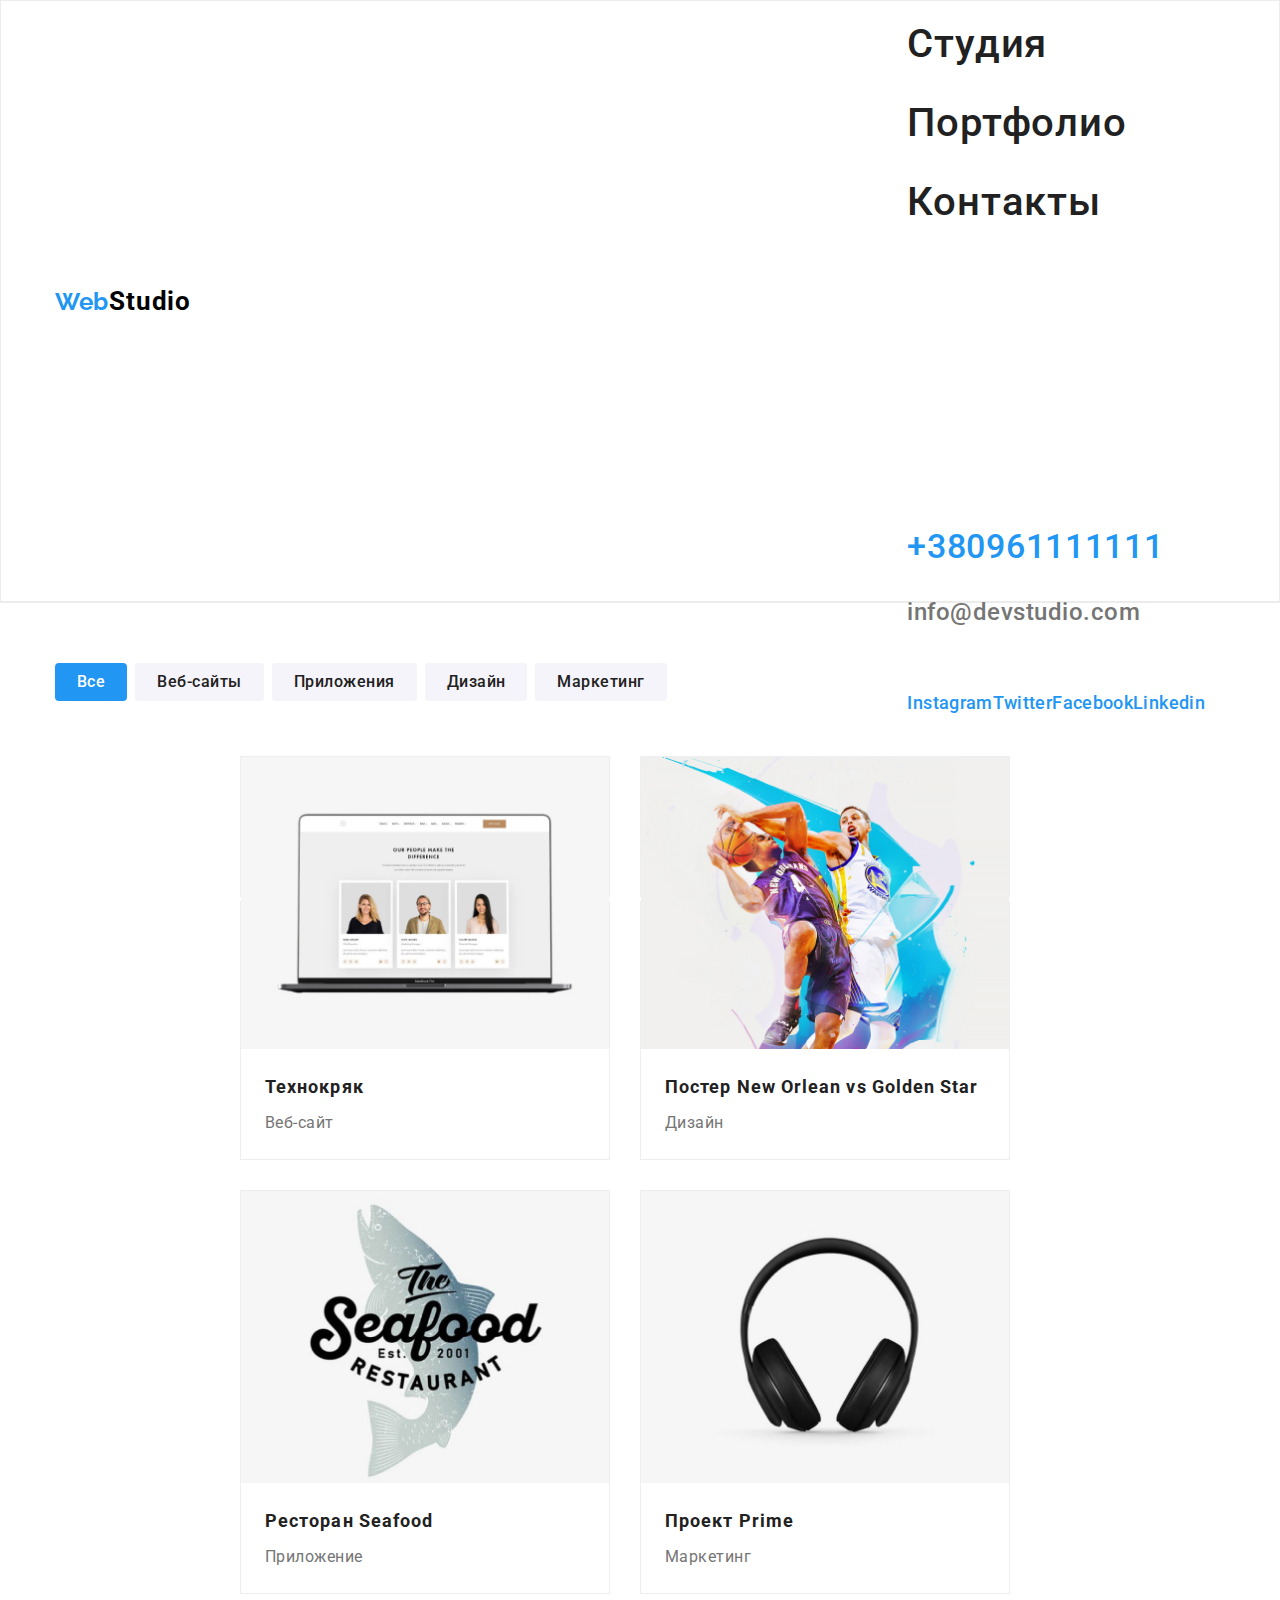
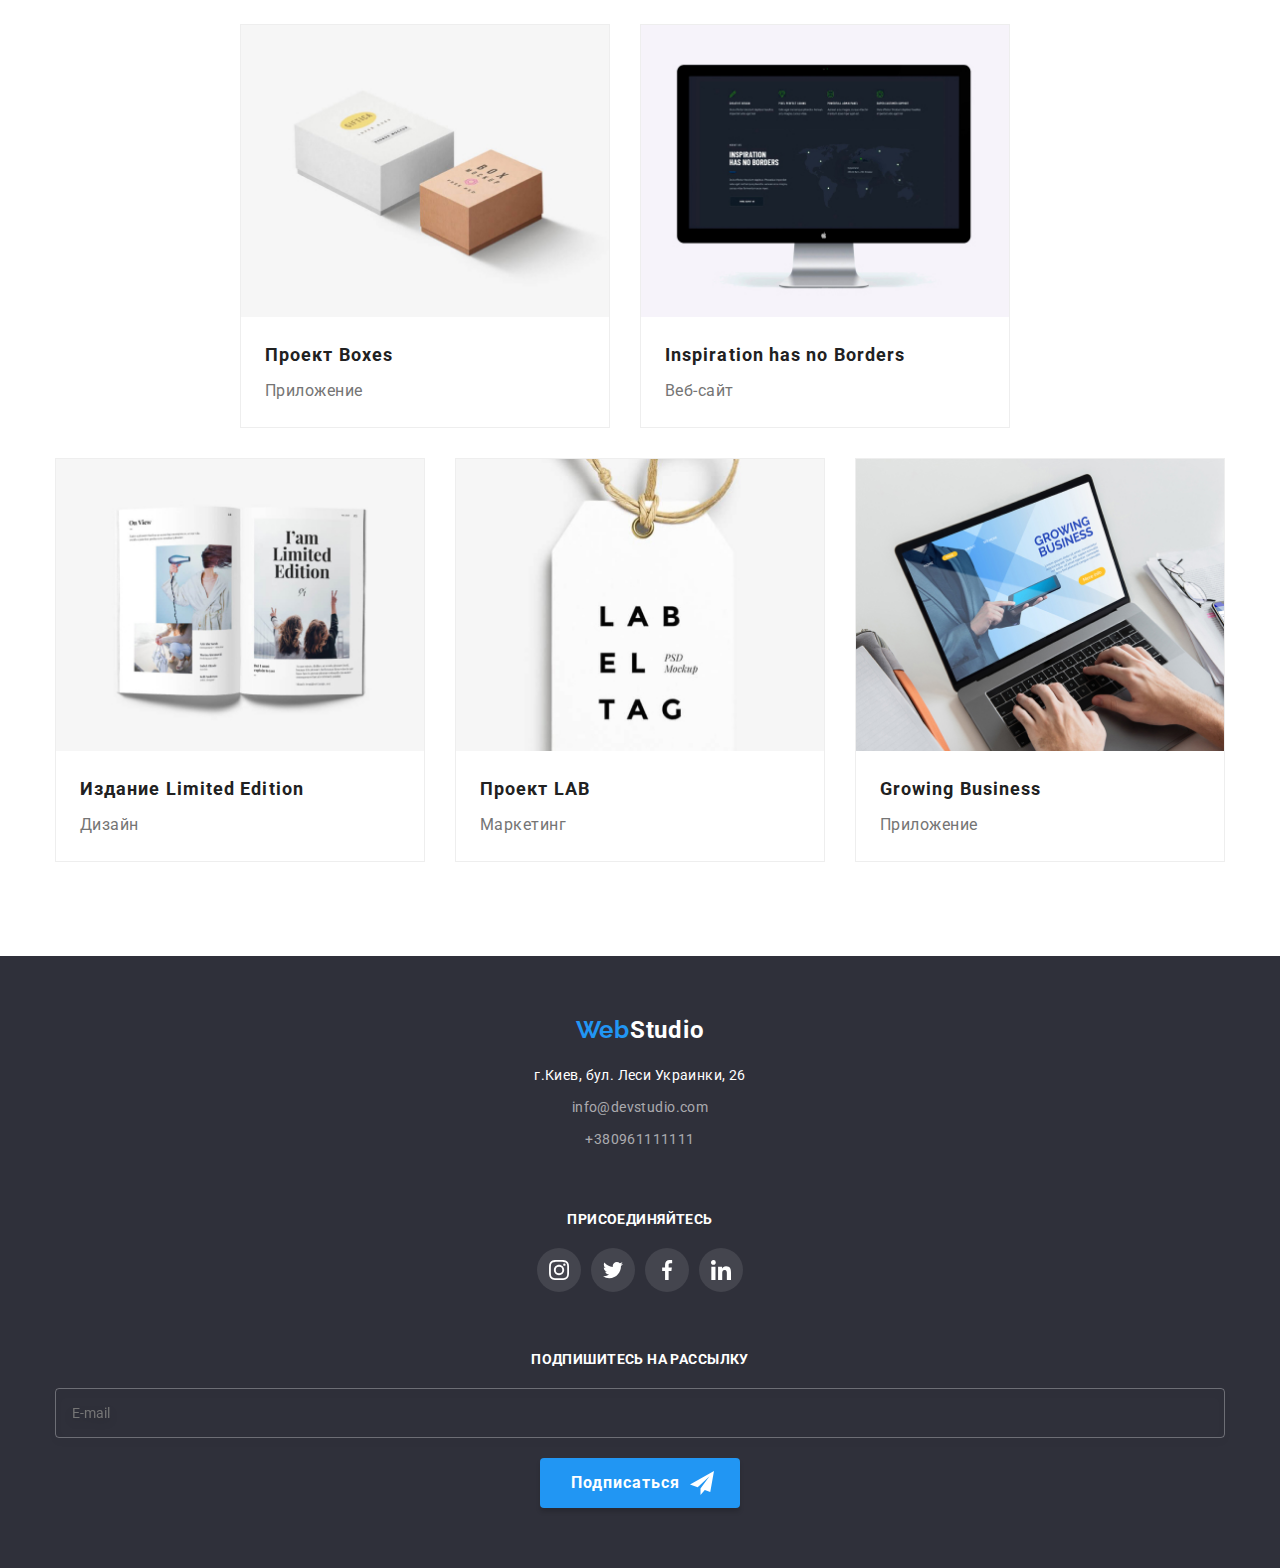
==== commit 4d19f87c: "." ====
--- a/portfolio.html
+++ b/portfolio.html
@@ -22,7 +22,7 @@
     <div class="container">
     <div class="nav">
         <a class="nav__logo-link" href="/">
-            <span class="nav__logo">Web</span><span>Studio</span></a>
+            <span class="nav__logo">Web</span><span class="nav__logo--stuido">Studio</span></a>
             <button 
             type="button" 
             class="menu-button is-open"
--- a/css/main.min.css
+++ b/css/main.min.css
@@ -1 +1 @@
-/*! modern-normalize v1.1.0 | MIT License | https://github.com/sindresorhus/modern-normalize */*,::before,::after{-webkit-box-sizing:border-box;box-sizing:border-box}html{line-height:1.15;-webkit-text-size-adjust:100%;-moz-tab-size:4;-o-tab-size:4;tab-size:4}body{margin:0;font-family:system-ui,-apple-system,"Segoe UI",Roboto,Helvetica,Arial,sans-serif,"Apple Color Emoji","Segoe UI Emoji"}hr{height:0;color:inherit}abbr[title]{-webkit-text-decoration:underline dotted;text-decoration:underline dotted}b,strong{font-weight:bolder}code,kbd,samp,pre{font-family:ui-monospace,SFMono-Regular,Consolas,"Liberation Mono",Menlo,monospace;font-size:1em}small{font-size:80%}sub,sup{font-size:75%;line-height:0;position:relative;vertical-align:baseline}sub{bottom:-0.25em}sup{top:-0.5em}table{text-indent:0;border-color:inherit}button,input,optgroup,select,textarea{font-family:inherit;font-size:100%;line-height:1.15;margin:0}button,select{text-transform:none}button,[type=button],[type=reset],[type=submit]{-webkit-appearance:button}::-moz-focus-inner{border-style:none;padding:0}:-moz-focusring{outline:1px dotted ButtonText}:-moz-ui-invalid{box-shadow:none}legend{padding:0}progress{vertical-align:baseline}::-webkit-inner-spin-button,::-webkit-outer-spin-button{height:auto}[type=search]{-webkit-appearance:textfield;outline-offset:-2px}::-webkit-search-decoration{-webkit-appearance:none}::-webkit-file-upload-button{-webkit-appearance:button;font:inherit}summary{display:list-item}html{-webkit-box-sizing:border-box;box-sizing:border-box}*,*::before,*::after{-webkit-box-sizing:inherit;box-sizing:inherit}h1,h2,h3,h4,h5,h6,p,ul{margin:0px;padding:0px}ul,li{list-style-type:none}a{text-decoration:none}address{font-style:normal}img{display:block;width:100%;max-width:100%;height:auto}body{font-size:14px;font-family:"Roboto",sans-serif;letter-spacing:.03em;color:#757575;background-color:#fff;margin:0px}.container{width:100%;margin:0 auto;padding-left:15px;padding-right:15px}@media screen and (min-width: 480px){.container{width:480px}}@media screen and (min-width: 768px){.container{width:768px}}@media screen and (min-width: 1200px){.container{width:1200px}}.button{height:50px;width:200px;background-color:#2196f3;color:#fff;cursor:pointer;font-family:inherit;font-weight:700;font-size:16px;line-height:1.9px;letter-spacing:.06em;-webkit-box-shadow:0px 4px 4px rgba(0,0,0,.15);box-shadow:0px 4px 4px rgba(0,0,0,.15);border-color:transparent;border-radius:4px}.header__page{border:1px solid #ececec;position:relative}.nav{display:-webkit-box;display:-ms-flexbox;display:flex;-webkit-box-align:center;-ms-flex-align:center;align-items:center}.nav__logo-link{color:#000;font-weight:700;font-size:26px;line-height:1.1;letter-spacing:.03em}.nav__logo-link:hover,.nav__logo-link:focus{color:#2196f3}.nav__logo{color:#2196f3;font-family:Raleway;font-style:normal;font-weight:700;font-size:26px;line-height:1.1;letter-spacing:.03em}.nav__logo:hover,.nav__logo:focus{color:#2196f3}.nav__list{display:-webkit-box;display:-ms-flexbox;display:flex;margin-left:93px}.nav__item+.nav__item{margin-left:50px}.nav__item+.nav__item:hover,.nav__item+.nav__item:focus{color:#2196f3;fill:#2196f3}.nav__link{position:relative;display:block;padding-top:32px;padding-bottom:32px;color:#212121;font-weight:500;font-size:14px;line-height:1.1;letter-spacing:.02em;-webkit-transition:250ms,cubic-bezier(0.4, 0, 0.2, 1);transition:250ms,cubic-bezier(0.4, 0, 0.2, 1)}.nav__link:hover,.nav__link:focus{color:#2196f3;padding-top:32px;padding-bottom:32px}.nav__link.nav__current::after{content:"";width:100%;height:4px;position:absolute;left:0;bottom:-1px;background-color:currentColor;border-radius:2px}.nav__current{color:#2196f3}.nav__portfolio{display:-webkit-box;display:-ms-flexbox;display:flex;-webkit-box-align:center;-ms-flex-align:center;align-items:center}.header__border{border-bottom:1px solid #ececec}.header{margin-bottom:94px}.header-adress{display:-webkit-box;display:-ms-flexbox;display:flex;margin-left:auto;border:none}.haeder-adress__link-phone{margin-left:50px}.header-adress-item:hover,.header-adress-item:focus{color:#2196f3;fill:#2196f3}.header-adress__icon{display:-webkit-inline-box;display:-ms-inline-flexbox;display:inline-flex;fill:currentColor;-webkit-box-pack:center;-ms-flex-pack:center;justify-content:center;-webkit-box-align:center;-ms-flex-align:center;align-items:center;margin-right:10px}.haeder-adress__link{color:#757575;font-weight:500;font-size:14px;line-height:1.1;letter-spacing:.02em;-webkit-transition:250ms cubic-bezier(0.4, 0, 0.2, 1);transition:250ms cubic-bezier(0.4, 0, 0.2, 1)}.haeder-adress__link:hover,.haeder-adress__link:focus{color:#2196f3}.hero{text-align:center;padding:118px 0;background-image:-webkit-gradient(linear, left top, right top, from(rgba(47, 48, 58, 0.4)), to(rgba(47, 48, 58, 0.4))),url(../images/background.jpg);background-image:linear-gradient(to right, rgba(47, 48, 58, 0.4), rgba(47, 48, 58, 0.4)),url(../images/background.jpg);background-color:#2f303a;background-repeat:no-repeat;background-position:center;background-size:cover;max-width:1600px}.hero__title{color:#fff;margin-top:0;margin-bottom:30px;font-weight:900;font-size:26px;line-height:1.61;letter-spacing:.06em;text-transform:uppercase}.backdrop{position:fixed;top:0;left:0;width:100%;height:100%;z-index:1;visibility:visible;background-color:rgba(0,0,0,.2);-webkit-transition:opacity 250ms linear,visibility 250ms linear;transition:opacity 250ms linear,visibility 250ms linear}.backdrop.is-hidden{opacity:0;pointer-events:none;visibility:hidden}.backdrop.is-hidden .modal{-webkit-transform:translate(-50%, -50%) scale(0.9);transform:translate(-50%, -50%) scale(0.9)}.modal{position:absolute;top:50%;left:50%;width:528px;height:581px;padding:40px;-webkit-transform:translate(-50%, -50%) scale(1);transform:translate(-50%, -50%) scale(1);-webkit-transition:-webkit-transform 250ms linear;transition:-webkit-transform 250ms linear;transition:transform 250ms linear;transition:transform 250ms linear, -webkit-transform 250ms linear;-webkit-box-shadow:0px 1px 3px rgba(0,0,0,.12),0px 1px 1px rgba(0,0,0,.14),0px 2px 1px rgba(0,0,0,.2);box-shadow:0px 1px 3px rgba(0,0,0,.12),0px 1px 1px rgba(0,0,0,.14),0px 2px 1px rgba(0,0,0,.2);border-radius:4px;background-color:#fff}.modal__open{position:absolute;top:8px;right:8px;width:30px;height:30px;padding:0;border-radius:50%;border:1px solid rgba(0,0,0,.1);background-color:#fff;cursor:pointer}.modal__open:hover .modal__icon,.modal__open:focus .modal__icon{fill:#2196f3}.modal__icon{-webkit-transition:fill 250ms cubic-bezier(0.4, 0, 0.2, 1);transition:fill 250ms cubic-bezier(0.4, 0, 0.2, 1);margin:0 9px}.modal__button{margin-left:auto;margin-right:auto;margin-top:30px;color:#fff;background-color:#2196f3;font-weight:500;font-size:16px;line-height:1.6;text-align:center;letter-spacing:.06em;cursor:pointer;-webkit-box-shadow:0px 4px 4px rgba(0,0,0,.15);box-shadow:0px 4px 4px rgba(0,0,0,.15);border-radius:4px;padding:10px 32px;border:0px}.modal__button:hover,.modal__button:focus{color:#fff;background-color:#2196f3}.modal__text{color:#212121;font-weight:700;font-size:20px;line-height:1.15;letter-spacing:.03em;margin:0 0 12px 0}.form{position:relative}.form__container{position:relative}.form__label{display:-webkit-box;display:-ms-flexbox;display:flex;color:#757575;font-weight:400;font-size:12px;line-height:1.15;letter-spacing:.01em}.form__input{width:100%;height:40px;padding:11px 42px;margin-bottom:10px;margin-top:4px;border:1px solid rgba(33,33,33,.2);border-radius:4px;font-weight:400;font-size:12px;line-height:1.16;letter-spacing:.01em}.form__input:focus~.form__icon{fill:#2196f3}.form__input:focus{border:1px solid #2196f3;outline:0}.form__icon:focus{color:#2196f3}.form__icon{position:absolute;top:0;left:14px;fill:var(--main-text-color)}.form__comment{width:100%;height:120px;padding:12px 16px;margin-top:4px;border:1px solid rgba(33,33,33,.2);border-radius:4px;resize:none;font-weight:400;font-size:12px;line-height:1.15;letter-spacing:.01em}.form__comment::-webkit-input-placeholder{color:rgba(117,117,117,.5)}.form__comment::-moz-placeholder{color:rgba(117,117,117,.5)}.form__comment:-ms-input-placeholder{color:rgba(117,117,117,.5)}.form__comment::-ms-input-placeholder{color:rgba(117,117,117,.5)}.form__comment::placeholder{color:rgba(117,117,117,.5)}.form__comment::-webkit-input-placeholder .form__comment:focus{border:1px solid #2196f3;outline:0}.form__comment::-moz-placeholder .form__comment:focus{border:1px solid #2196f3;outline:0}.form__comment:-ms-input-placeholder .form__comment:focus{border:1px solid #2196f3;outline:0}.form__comment::-ms-input-placeholder .form__comment:focus{border:1px solid #2196f3;outline:0}.form__comment::placeholder .form__comment:focus{border:1px solid #2196f3;outline:0}.form__comment::-webkit-input-placeholder .form__comment:not(:placeholder-shown){color:#212121}.form__comment::-moz-placeholder .form__comment:not(:placeholder-shown){color:#212121}.form__comment:-ms-input-placeholder .form__comment:not(:placeholder-shown){color:#212121}.form__comment::-ms-input-placeholder .form__comment:not(:placeholder-shown){color:#212121}.form__comment::placeholder .form__comment:not(:-moz-placeholder-shown){color:#212121}.form__comment::placeholder .form__comment:not(:-ms-input-placeholder){color:#212121}.form__comment::placeholder .form__comment:not(:placeholder-shown){color:#212121}.checkbox__label{display:-webkit-box;display:-ms-flexbox;display:flex;-webkit-box-pack:center;-ms-flex-pack:center;justify-content:center;-webkit-box-align:center;-ms-flex-align:center;align-items:center;color:#212121;font-weight:400;font-size:14px;line-height:1.71;margin-bottom:30px;margin-top:20px;cursor:pointer}.checkbox__label>.checkbox__visual-hidden{position:absolute;white-space:nowrap;width:1px;height:1px;overflow:hidden;border:0;padding:0;clip:rect(0 0 0 0);-webkit-clip-path:inset(50%);clip-path:inset(50%);margin:-1px}.checkbox__label>.checkbox__visual-hidden:checked+.checkbox__icon{background-color:#2196f3;border:transparent}.checkbox__icon{width:16px;height:15px;margin-right:8px;margin-bottom:4px;border-radius:2px;border:2px solid #212121}.checkbox__link{color:#2196f3;margin-left:4px;text-decoration:underline}.checkbox__button{-webkit-box-align:center;-ms-flex-align:center;align-items:center;height:50px;width:200px;background-color:#2196f3;color:#fff;cursor:pointer;text-align:center;font-family:inherit;font-weight:700;font-size:16px;line-height:1.9px;letter-spacing:.06em;-webkit-box-shadow:0px 4px 4px rgba(0,0,0,.15);box-shadow:0px 4px 4px rgba(0,0,0,.15);border-color:transparent;border-radius:4px}.benefits{-webkit-box-align:center;-ms-flex-align:center;align-items:center;margin-bottom:60px}.benefits__list{padding-top:60px;padding-bottom:60px}.benefits__item{margin-top:30px}.benefits__title{color:#212121;font-style:normal;font-weight:700;font-size:14px;line-height:1.14;text-transform:uppercase;text-align:center}.benefits__signature{color:#757575;font-weight:400;font-size:14px;line-height:1.71;letter-spacing:.03em;text-align:left;margin-bottom:0;margin-top:14px}.benefits__icon{width:100%;background:#f5f4fa;display:block;margin-bottom:30px;padding:25px 100px}.services-text{position:absolute;bottom:0;left:0;width:370px;height:70px;display:-webkit-box;display:-ms-flexbox;display:flex;-webkit-box-align:center;-ms-flex-align:center;align-items:center;-webkit-box-pack:center;-ms-flex-pack:center;justify-content:center;color:#fff;background-color:rgba(47,48,58,.8);font-weight:700;font-size:14px;line-height:1.14;letter-spacing:.03em;text-transform:uppercase}.services{padding-top:94px}.services__title{color:#212121;font-weight:700;font-size:36px;line-height:1.1;text-align:center;letter-spacing:.03em;margin-bottom:50px;margin-top:94px}.services__list{display:-webkit-box;display:-ms-flexbox;display:flex;margin-bottom:94px;-webkit-box-pack:center;-ms-flex-pack:center;justify-content:center}.services__image{position:relative;display:-webkit-box;display:-ms-flexbox;display:flex;margin-right:30px}.services__image:nth-child(3){margin-right:0px}.team>.team__image{margin-right:30px;text-align:center}.team{margin-bottom:94px}.section-team{background-color:#f5f4fa}@media screen and (min-width: 480px){.section-team{width:480px}}@media screen and (min-width: 768){.section-team{width:768px}}.team__title{color:#212121;font-weight:700;font-size:28px;line-height:1.17;text-align:center;letter-spacing:.03em;margin:0;padding-top:60px;padding-bottom:30px}@media screen and (min-width: 480px){.team__title{width:480px}}.team__list{text-align:center;padding-bottom:60px}.team__image{-webkit-box-shadow:0px 1px 3px rgba(0,0,0,.12),0px 1px 1px rgba(0,0,0,.14),0px 2px 1px rgba(0,0,0,.2);box-shadow:0px 1px 3px rgba(0,0,0,.12),0px 1px 1px rgba(0,0,0,.14),0px 2px 1px rgba(0,0,0,.2);border-radius:0px 0px 4px 4px;background:#fff;margin-bottom:30px}.team__profile{margin-bottom:30px}.team__subtitle{color:#212121;font-weight:500;font-size:16px;line-height:1.1;letter-spacing:.03em;margin-bottom:10px}.team__signature{color:#757575;font-weight:400;font-size:16px;line-height:1.1;letter-spacing:.03em;margin-bottom:30px}.team__social{padding:0;display:-webkit-box;display:-ms-flexbox;display:flex;-webkit-box-pack:center;-ms-flex-pack:center;justify-content:center;padding-bottom:30px}.team-social__icon{display:-webkit-box;display:-ms-flexbox;display:flex;width:44px;height:44px;border:none;-webkit-box-align:center;-ms-flex-align:center;align-items:center;-webkit-box-pack:center;-ms-flex-pack:center;justify-content:center;margin-right:10px;border-radius:50%;background-color:#fff;-webkit-transition:250ms cubic-bezier(0.4, 0, 0.2, 1);transition:250ms cubic-bezier(0.4, 0, 0.2, 1)}.team-social__icon:nth-child(4){margin-right:0}.team-social__link{display:-webkit-box;display:-ms-flexbox;display:flex;width:100%;height:100%;-webkit-box-pack:center;-ms-flex-pack:center;justify-content:center;-webkit-box-align:center;-ms-flex-align:center;align-items:center;fill:#afb1b8;align-items:center;justify-content:center}.team-social__icon:hover,.team-social__icon:focus{background-color:#2196f3}.team-social__icon:hover:hover .icon,.team-social__icon:hover:focus .icon,.team-social__icon:focus:hover .icon,.team-social__icon:focus:focus .icon{fill:#fff}.clients__title{color:#212121;font-weight:700;font-size:28px;line-height:1.17;text-align:center;letter-spacing:.03em;padding-bottom:30px;padding-top:60px}.clients__list{display:-webkit-box;display:-ms-flexbox;display:flex;-ms-flex-wrap:wrap;flex-wrap:wrap;-ms-flex-pack:distribute;justify-content:space-around;padding-bottom:60px}.clients__item{border:1px solid #afb1b8;border-radius:4px;margin-right:15px;margin-bottom:30px;background-color:#fff;width:calc((100% - 4 * 15px) / 2);height:92px;border:1px solid #afb1b8;-webkit-box-sizing:border-box;box-sizing:border-box;border-radius:4px;-webkit-transition:250ms cubic-bezier(0.4, 0, 0.2, 1);transition:250ms cubic-bezier(0.4, 0, 0.2, 1)}.clients__item:hover,.clients__item:focus{border:1px solid #2196f3}.clients__item:hover .clients__icon,.clients__item:focus .clients__icon{fill:#2196f3}.clients__link{display:-webkit-box;display:-ms-flexbox;display:flex;width:100%;height:100%;-webkit-box-pack:center;-ms-flex-pack:center;justify-content:center;-webkit-box-align:center;-ms-flex-align:center;align-items:center}.clients__icon{fill:#afb1b8;-webkit-transition:fill cubic-bezier(0.4, 0, 0.2, 1) cubic-bezier(0.4, 0, 0.2, 1);transition:fill cubic-bezier(0.4, 0, 0.2, 1) cubic-bezier(0.4, 0, 0.2, 1)}.filter{margin-bottom:50px}.filter__buttons{display:-webkit-box;display:-ms-flexbox;display:flex;-webkit-box-pack:center;-ms-flex-pack:center;justify-content:center}.filter__button{color:#212121;background-color:#f5f4fa;font-weight:500;font-size:16px;line-height:1.6;text-align:center;letter-spacing:.03em;cursor:pointer;border-radius:4px;padding:6px 22px;border:0px;-webkit-transition:250ms cubic-bezier(0.4, 0, 0.2, 1);transition:250ms cubic-bezier(0.4, 0, 0.2, 1)}.filter__button:hover,.filter__button:focus{color:#fff;background-color:#2196f3;-webkit-box-shadow:0px 3px 1px rgba(0,0,0,.1),0px 1px 2px rgba(0,0,0,.08),0px 2px 2px rgba(0,0,0,.12);box-shadow:0px 3px 1px rgba(0,0,0,.1),0px 1px 2px rgba(0,0,0,.08),0px 2px 2px rgba(0,0,0,.12)}.filter__button-accent::after{content:" ";display:inline-block;width:100%;height:4px;position:absolute;left:0;bottom:-1px;background-color:currentColor;border-radius:2px}.filter__button-accent{color:#fff;background-color:#2196f3}.filter__list+.filter__list{margin-left:8px;background:#f5f4fa;border-radius:4px}.project{display:-webkit-box;display:-ms-flexbox;display:flex;-ms-flex-wrap:wrap;flex-wrap:wrap;margin-bottom:94px;-webkit-box-pack:center;-ms-flex-pack:center;justify-content:center}.project__item:hover .project__box::before,.project__item:focus .project__box::before{background-color:rgba(33,150,243,.9);-webkit-transform:translateY(0);transform:translateY(0)}.project__item:hover .project__text,.project__item:focus .project__text{-webkit-transform:translateY(0);transform:translateY(0)}.project__link{color:#212121;font-weight:700;font-size:18px;line-height:2;letter-spacing:.06em;width:370px;height:294px}.project__box{position:relative;overflow:hidden;background-color:rgba(33,150,243,.9)}.project__box::before{position:absolute;content:"";top:0;left:0;width:100%;height:100%;background-color:rgba(33,150,243,.9);-webkit-transform:translateY(100%);transform:translateY(100%);-webkit-transition:-webkit-transform 250ms cubic-bezier(0.4, 0, 0.2, 1);transition:-webkit-transform 250ms cubic-bezier(0.4, 0, 0.2, 1);transition:transform 250ms cubic-bezier(0.4, 0, 0.2, 1);transition:transform 250ms cubic-bezier(0.4, 0, 0.2, 1), -webkit-transform 250ms cubic-bezier(0.4, 0, 0.2, 1)}.project__im{display:block;max-width:100%;height:auto}.project__text{color:#fff;margin:0;padding:63px 24px;position:absolute;top:0;left:0;-webkit-transform:translateY(100%);transform:translateY(100%);-webkit-transition:-webkit-transform 250ms cubic-bezier(0.4, 0, 0.2, 1);transition:-webkit-transform 250ms cubic-bezier(0.4, 0, 0.2, 1);transition:transform 250ms cubic-bezier(0.4, 0, 0.2, 1);transition:transform 250ms cubic-bezier(0.4, 0, 0.2, 1), -webkit-transform 250ms cubic-bezier(0.4, 0, 0.2, 1);font-weight:400;font-size:18px;line-height:1.55}.project__item{width:370px;height:404px;margin-right:30px;background:#fff;border:1px solid #eee;-webkit-box-sizing:border-box;box-sizing:border-box;text-align:left;margin-bottom:30px;-webkit-transition:-webkit-box-shadow 250ms cubic-bezier(0.4, 0, 0.2, 1);transition:-webkit-box-shadow 250ms cubic-bezier(0.4, 0, 0.2, 1);transition:box-shadow 250ms cubic-bezier(0.4, 0, 0.2, 1);transition:box-shadow 250ms cubic-bezier(0.4, 0, 0.2, 1), -webkit-box-shadow 250ms cubic-bezier(0.4, 0, 0.2, 1)}.project__item:hover,.project__item:focus{-webkit-box-shadow:0px 1px 1px rgba(0,0,0,.12),0px 4px 4px rgba(0,0,0,.06),1px 4px 6px rgba(0,0,0,.16);box-shadow:0px 1px 1px rgba(0,0,0,.12),0px 4px 4px rgba(0,0,0,.06),1px 4px 6px rgba(0,0,0,.16)}.project__item:nth-child(n+7){margin-bottom:0}.project__item:nth-child(n+7):nth-child(3n){margin-right:0px}.project__signature{color:#757575;font-weight:400;font-size:16px;line-height:1.8;letter-spacing:.03em;text-align:left;width:322px;height:30px;margin:4px 24px 20px 24px}.project__title{color:#212121;font-weight:700;font-size:18px;line-height:2;letter-spacing:.06em;width:322px;height:36px;margin:20px 24px 4px 24px}.footer__section{background-color:#2f303a;padding:60px 0}.footer__container{padding-left:15px;padding-right:15px;margin:0 auto}.footer__logo{text-align:center;margin-bottom:60px}.footer__active-page{color:#2196f3;font-family:Raleway;font-style:normal;font-weight:700;font-size:26px;line-height:1.1;letter-spacing:.03em}.footer__links{display:block;text-align:center;margin-bottom:20px;color:#fff;background-color:#2f303a;font-weight:700;font-size:26px;line-height:1.1;letter-spacing:.03em;margin-bottom:20px}.footer__links:hover,.footer__links:focus{color:#2196f3}.adress{margin-bottom:60px}.adress__link{color:#fff;background-color:#2f303a;font-weight:400;font-size:14px;line-height:1.7;letter-spacing:.03em;-webkit-transition:250ms cubic-bezier(0.4, 0, 0.2, 1);transition:250ms cubic-bezier(0.4, 0, 0.2, 1)}.adress__link:hover,.adress__link:focus{color:#2196f3}.footer__link{margin-bottom:8px}.footer-adress__link{color:rgba(255,255,255,.6);background-color:#2f303a;font-weight:700;font-size:14px;line-height:1.7;letter-spacing:.03em}.footer-adress__link--adress{color:#fff}.footer-adress__link:hover,.footer-adress__link:focus{color:#2196f3}.footer-adress__link:nth-last-child(1n+2){margin-bottom:9px}.mediabox{margin-bottom:60px}.mediabox__title{text-align:center;color:#fff;text-transform:uppercase;font-weight:700;font-size:14px;line-height:1.14;letter-spacing:.03em;margin-bottom:20px;padding:0}.mediabox__icons{display:-webkit-box;display:-ms-flexbox;display:flex;-webkit-box-pack:center;-ms-flex-pack:center;justify-content:center;padding:0}.mediabox__item{display:-webkit-box;display:-ms-flexbox;display:flex;-webkit-box-align:center;-ms-flex-align:center;align-items:center;-webkit-box-pack:center;-ms-flex-pack:center;justify-content:center;width:44px;height:44px;border:none;border-radius:50%;margin-right:10px;background-color:rgba(255,255,255,.1);-webkit-transition:250ms cubic-bezier(0.4, 0, 0.2, 1);transition:250ms cubic-bezier(0.4, 0, 0.2, 1)}.mediabox__item:hover,.mediabox__item:focus{background-color:#2196f3}.mediabox__item:nth-child(4){margin-right:0}.mediabox__link{display:-webkit-box;display:-ms-flexbox;display:flex;-webkit-box-pack:center;-ms-flex-pack:center;justify-content:center;-webkit-box-align:center;-ms-flex-align:center;align-items:center;width:100%;height:100%}.mediabox__icon{fill:#fff}.footer-form{display:-webkit-box;display:-ms-flexbox;display:flex;-webkit-box-pack:center;-ms-flex-pack:center;justify-content:center;-webkit-box-align:center;-ms-flex-align:center;align-items:center;-webkit-box-orient:vertical;-webkit-box-direction:normal;-ms-flex-direction:column;flex-direction:column}.footer-form__mail{display:-webkit-box;display:-ms-flexbox;display:flex;-webkit-box-orient:vertical;-webkit-box-direction:normal;-ms-flex-direction:column;flex-direction:column;margin-bottom:20px;width:100%}.footer-form__title{text-align:center;color:#fff;font-weight:700;font-size:14px;line-height:1.14;letter-spacing:.03em;text-transform:uppercase;margin-bottom:20px}.footer-form__input{width:100%;height:50px;padding-left:16px;margin-right:12px;background-color:inherit;color:#fff;border:1px solid rgba(255,255,255,.3);-webkit-filter:drop-shadow(0px 4px 4px rgba(0, 0, 0, 0.15));filter:drop-shadow(0px 4px 4px rgba(0, 0, 0, 0.15));border-radius:4px}.footer-form__button{display:-webkit-box;display:-ms-flexbox;display:flex;-webkit-box-align:center;-ms-flex-align:center;align-items:center;height:50px;width:200px;background-color:#2196f3;color:#fff;cursor:pointer;padding-left:29px;text-align:center;font-family:inherit;font-weight:700;font-size:16px;line-height:1.9px;letter-spacing:.06em;-webkit-box-shadow:0px 4px 4px rgba(0,0,0,.15);box-shadow:0px 4px 4px rgba(0,0,0,.15);border-color:transparent;border-radius:4px}.footer-form__icon{margin-left:10px}.menu-button{display:inline-block;margin:0 0 0 auto;padding:0;border:none;background-color:transparent}.menu-button.icon-menu{display:block}@media screen and (min-width: 768px){.menu-button{display:none}}.menu-button .icon-menu{display:none}.menu-button.is-open .icon-menu{display:block}.menu-button.is-open .icon-cross{display:none}.mob-menu{background-color:#fff;padding:20px;margin-left:auto;height:600px;text-align:center;font-size:20px;z-index:99}@media screen and (max-width: 767px){.mob-menu{display:none;position:absolute;top:100%;left:0;height:796px;width:100%}.mob-menu.is-open{display:block}}@media screen and (max-width: 767px)and (min-width: 768px){.mob-menu{display:-webkit-box;display:-ms-flexbox;display:flex}}.mob-menu-list__item{display:-webkit-box;display:-ms-flexbox;display:flex}.mob-menu-list__item:not(:last-child){padding-bottom:32px}.mob-menu-list__link{color:#212121;font-weight:500;font-size:40px;line-height:1.17;text-align:center;letter-spacing:.02em}.mob-menu-list__link:hover,.mob-menu-list__link:focus{color:#2196f3;border-radius:2px}.contacts{margin-top:302px}.mob-connect__tel{display:-webkit-box;display:-ms-flexbox;display:flex;color:#2196f3;font-weight:500;font-size:34px;line-height:1.17;letter-spacing:.02em;margin-bottom:32px}.mob-connect__mail{display:-webkit-box;display:-ms-flexbox;display:flex;color:#757575;font-weight:500;font-size:24px;line-height:1.16;letter-spacing:.02em;margin-bottom:64px}.mob-social__link{color:#2196f3;font-weight:500;font-size:18px;line-height:1.22;letter-spacing:.02em}.mob-social{display:-webkit-box;display:-ms-flexbox;display:flex;-ms-flex-wrap:wrap;flex-wrap:wrap;-webkit-box-pack:justify;-ms-flex-pack:justify;justify-content:space-between}/*# sourceMappingURL=main.min.css.map */+/*! modern-normalize v1.1.0 | MIT License | https://github.com/sindresorhus/modern-normalize */*,::before,::after{-webkit-box-sizing:border-box;box-sizing:border-box}html{line-height:1.15;-webkit-text-size-adjust:100%;-moz-tab-size:4;-o-tab-size:4;tab-size:4}body{margin:0;font-family:system-ui,-apple-system,"Segoe UI",Roboto,Helvetica,Arial,sans-serif,"Apple Color Emoji","Segoe UI Emoji"}hr{height:0;color:inherit}abbr[title]{-webkit-text-decoration:underline dotted;text-decoration:underline dotted}b,strong{font-weight:bolder}code,kbd,samp,pre{font-family:ui-monospace,SFMono-Regular,Consolas,"Liberation Mono",Menlo,monospace;font-size:1em}small{font-size:80%}sub,sup{font-size:75%;line-height:0;position:relative;vertical-align:baseline}sub{bottom:-0.25em}sup{top:-0.5em}table{text-indent:0;border-color:inherit}button,input,optgroup,select,textarea{font-family:inherit;font-size:100%;line-height:1.15;margin:0}button,select{text-transform:none}button,[type=button],[type=reset],[type=submit]{-webkit-appearance:button}::-moz-focus-inner{border-style:none;padding:0}:-moz-focusring{outline:1px dotted ButtonText}:-moz-ui-invalid{box-shadow:none}legend{padding:0}progress{vertical-align:baseline}::-webkit-inner-spin-button,::-webkit-outer-spin-button{height:auto}[type=search]{-webkit-appearance:textfield;outline-offset:-2px}::-webkit-search-decoration{-webkit-appearance:none}::-webkit-file-upload-button{-webkit-appearance:button;font:inherit}summary{display:list-item}html{-webkit-box-sizing:border-box;box-sizing:border-box}*,*::before,*::after{-webkit-box-sizing:inherit;box-sizing:inherit}h1,h2,h3,h4,h5,h6,p,ul{margin:0px;padding:0px}ul,li{list-style-type:none}a{text-decoration:none}address{font-style:normal}img{display:block;width:100%;max-width:100%;height:auto}body{font-size:14px;font-family:"Roboto",sans-serif;letter-spacing:.03em;color:#757575;background-color:#fff;margin:0px}.container{width:100%;margin:0 auto;padding-left:15px;padding-right:15px}@media screen and (min-width: 480px){.container{width:480px}}@media screen and (min-width: 768px){.container{width:768px}}@media screen and (min-width: 1200px){.container{width:1200px}}.button{height:50px;width:200px;background-color:#2196f3;color:#fff;cursor:pointer;font-family:inherit;font-weight:700;font-size:16px;line-height:1.9px;letter-spacing:.06em;-webkit-box-shadow:0px 4px 4px rgba(0,0,0,.15);box-shadow:0px 4px 4px rgba(0,0,0,.15);border-color:transparent;border-radius:4px}.header__page{border:1px solid #ececec;position:relative}.nav{display:-webkit-box;display:-ms-flexbox;display:flex;-webkit-box-align:center;-ms-flex-align:center;align-items:center}.nav__logo-link{color:#000;font-weight:700;font-size:26px;line-height:1.1;letter-spacing:.03em}.nav__logo-link:hover,.nav__logo-link:focus{color:#2196f3}.nav__logo{color:#2196f3;font-family:Raleway;font-style:normal;font-weight:700;font-size:24px;line-height:1.16;letter-spacing:.03em}.nav__logo:hover,.nav__logo:focus{color:#2196f3}.nav__logo--studio{color:#2196f3;font-family:Raleway;font-style:normal;font-weight:700;font-size:24px;line-height:1.16;letter-spacing:.03em}.nav__logo--studio:hover,.nav__logo--studio:focus{color:#2196f3}.nav__list{display:-webkit-box;display:-ms-flexbox;display:flex;margin-left:93px}.nav__item+.nav__item{margin-left:50px}.nav__item+.nav__item:hover,.nav__item+.nav__item:focus{color:#2196f3;fill:#2196f3}.nav__link{position:relative;display:block;padding-top:32px;padding-bottom:32px;color:#212121;font-weight:500;font-size:14px;line-height:1.1;letter-spacing:.02em;-webkit-transition:250ms,cubic-bezier(0.4, 0, 0.2, 1);transition:250ms,cubic-bezier(0.4, 0, 0.2, 1)}.nav__link:hover,.nav__link:focus{color:#2196f3;padding-top:32px;padding-bottom:32px}.nav__link.nav__current::after{content:"";width:100%;height:4px;position:absolute;left:0;bottom:-1px;background-color:currentColor;border-radius:2px}.nav__current{color:#2196f3}.nav__portfolio{display:-webkit-box;display:-ms-flexbox;display:flex;-webkit-box-align:center;-ms-flex-align:center;align-items:center}.header__border{border-bottom:1px solid #ececec}.header{margin-bottom:94px}.header-adress{display:-webkit-box;display:-ms-flexbox;display:flex;margin-left:auto;border:none}.haeder-adress__link-phone{margin-left:50px}.header-adress-item:hover,.header-adress-item:focus{color:#2196f3;fill:#2196f3}.header-adress__icon{display:-webkit-inline-box;display:-ms-inline-flexbox;display:inline-flex;fill:currentColor;-webkit-box-pack:center;-ms-flex-pack:center;justify-content:center;-webkit-box-align:center;-ms-flex-align:center;align-items:center;margin-right:10px}.haeder-adress__link{color:#757575;font-weight:500;font-size:14px;line-height:1.1;letter-spacing:.02em;-webkit-transition:250ms cubic-bezier(0.4, 0, 0.2, 1);transition:250ms cubic-bezier(0.4, 0, 0.2, 1)}.haeder-adress__link:hover,.haeder-adress__link:focus{color:#2196f3}.hero{text-align:center;padding:118px 0;background-image:-webkit-gradient(linear, left top, right top, from(rgba(47, 48, 58, 0.4)), to(rgba(47, 48, 58, 0.4))),url(../images/background.jpg);background-image:linear-gradient(to right, rgba(47, 48, 58, 0.4), rgba(47, 48, 58, 0.4)),url(../images/background.jpg);background-color:#2f303a;background-repeat:no-repeat;background-position:center;background-size:cover;max-width:1600px}.hero__title{color:#fff;margin-top:0;margin-bottom:30px;font-weight:900;font-size:26px;line-height:1.61;letter-spacing:.06em;text-transform:uppercase}.backdrop{position:fixed;top:0;left:0;width:100%;height:100%;z-index:1;visibility:visible;background-color:rgba(0,0,0,.2);-webkit-transition:opacity 250ms linear,visibility 250ms linear;transition:opacity 250ms linear,visibility 250ms linear}.backdrop.is-hidden{opacity:0;pointer-events:none;visibility:hidden}.backdrop.is-hidden .modal{-webkit-transform:translate(-50%, -50%) scale(0.9);transform:translate(-50%, -50%) scale(0.9)}.modal{position:absolute;top:50%;left:50%;width:528px;height:581px;padding:40px;-webkit-transform:translate(-50%, -50%) scale(1);transform:translate(-50%, -50%) scale(1);-webkit-transition:-webkit-transform 250ms linear;transition:-webkit-transform 250ms linear;transition:transform 250ms linear;transition:transform 250ms linear, -webkit-transform 250ms linear;-webkit-box-shadow:0px 1px 3px rgba(0,0,0,.12),0px 1px 1px rgba(0,0,0,.14),0px 2px 1px rgba(0,0,0,.2);box-shadow:0px 1px 3px rgba(0,0,0,.12),0px 1px 1px rgba(0,0,0,.14),0px 2px 1px rgba(0,0,0,.2);border-radius:4px;background-color:#fff}.modal__open{position:absolute;top:8px;right:8px;width:30px;height:30px;padding:0;border-radius:50%;border:1px solid rgba(0,0,0,.1);background-color:#fff;cursor:pointer}.modal__open:hover .modal__icon,.modal__open:focus .modal__icon{fill:#2196f3}.modal__icon{-webkit-transition:fill 250ms cubic-bezier(0.4, 0, 0.2, 1);transition:fill 250ms cubic-bezier(0.4, 0, 0.2, 1);margin:0 9px}.modal__button{margin-left:auto;margin-right:auto;margin-top:30px;color:#fff;background-color:#2196f3;font-weight:500;font-size:16px;line-height:1.6;text-align:center;letter-spacing:.06em;cursor:pointer;-webkit-box-shadow:0px 4px 4px rgba(0,0,0,.15);box-shadow:0px 4px 4px rgba(0,0,0,.15);border-radius:4px;padding:10px 32px;border:0px}.modal__button:hover,.modal__button:focus{color:#fff;background-color:#2196f3}.modal__text{color:#212121;font-weight:700;font-size:20px;line-height:1.15;letter-spacing:.03em;margin:0 0 12px 0}.form{position:relative}.form__container{position:relative}.form__label{display:-webkit-box;display:-ms-flexbox;display:flex;color:#757575;font-weight:400;font-size:12px;line-height:1.15;letter-spacing:.01em}.form__input{width:100%;height:40px;padding:11px 42px;margin-bottom:10px;margin-top:4px;border:1px solid rgba(33,33,33,.2);border-radius:4px;font-weight:400;font-size:12px;line-height:1.16;letter-spacing:.01em}.form__input:focus~.form__icon{fill:#2196f3}.form__input:focus{border:1px solid #2196f3;outline:0}.form__icon:focus{color:#2196f3}.form__icon{position:absolute;top:0;left:14px;fill:var(--main-text-color)}.form__comment{width:100%;height:120px;padding:12px 16px;margin-top:4px;border:1px solid rgba(33,33,33,.2);border-radius:4px;resize:none;font-weight:400;font-size:12px;line-height:1.15;letter-spacing:.01em}.form__comment::-webkit-input-placeholder{color:rgba(117,117,117,.5)}.form__comment::-moz-placeholder{color:rgba(117,117,117,.5)}.form__comment:-ms-input-placeholder{color:rgba(117,117,117,.5)}.form__comment::-ms-input-placeholder{color:rgba(117,117,117,.5)}.form__comment::placeholder{color:rgba(117,117,117,.5)}.form__comment::-webkit-input-placeholder .form__comment:focus{border:1px solid #2196f3;outline:0}.form__comment::-moz-placeholder .form__comment:focus{border:1px solid #2196f3;outline:0}.form__comment:-ms-input-placeholder .form__comment:focus{border:1px solid #2196f3;outline:0}.form__comment::-ms-input-placeholder .form__comment:focus{border:1px solid #2196f3;outline:0}.form__comment::placeholder .form__comment:focus{border:1px solid #2196f3;outline:0}.form__comment::-webkit-input-placeholder .form__comment:not(:placeholder-shown){color:#212121}.form__comment::-moz-placeholder .form__comment:not(:placeholder-shown){color:#212121}.form__comment:-ms-input-placeholder .form__comment:not(:placeholder-shown){color:#212121}.form__comment::-ms-input-placeholder .form__comment:not(:placeholder-shown){color:#212121}.form__comment::placeholder .form__comment:not(:-moz-placeholder-shown){color:#212121}.form__comment::placeholder .form__comment:not(:-ms-input-placeholder){color:#212121}.form__comment::placeholder .form__comment:not(:placeholder-shown){color:#212121}.checkbox__label{display:-webkit-box;display:-ms-flexbox;display:flex;-webkit-box-pack:center;-ms-flex-pack:center;justify-content:center;-webkit-box-align:center;-ms-flex-align:center;align-items:center;color:#212121;font-weight:400;font-size:14px;line-height:1.71;margin-bottom:30px;margin-top:20px;cursor:pointer}.checkbox__label>.checkbox__visual-hidden{position:absolute;white-space:nowrap;width:1px;height:1px;overflow:hidden;border:0;padding:0;clip:rect(0 0 0 0);-webkit-clip-path:inset(50%);clip-path:inset(50%);margin:-1px}.checkbox__label>.checkbox__visual-hidden:checked+.checkbox__icon{background-color:#2196f3;border:transparent}.checkbox__icon{width:16px;height:15px;margin-right:8px;margin-bottom:4px;border-radius:2px;border:2px solid #212121}.checkbox__link{color:#2196f3;margin-left:4px;text-decoration:underline}.checkbox__button{-webkit-box-align:center;-ms-flex-align:center;align-items:center;height:50px;width:200px;background-color:#2196f3;color:#fff;cursor:pointer;text-align:center;font-family:inherit;font-weight:700;font-size:16px;line-height:1.9px;letter-spacing:.06em;-webkit-box-shadow:0px 4px 4px rgba(0,0,0,.15);box-shadow:0px 4px 4px rgba(0,0,0,.15);border-color:transparent;border-radius:4px}.benefits{-webkit-box-align:center;-ms-flex-align:center;align-items:center;margin-bottom:60px}.benefits__list{padding-top:60px;padding-bottom:60px}.benefits__item{margin-top:30px}.benefits__title{color:#212121;font-style:normal;font-weight:700;font-size:14px;line-height:1.14;text-transform:uppercase;text-align:center}.benefits__signature{color:#757575;font-weight:400;font-size:14px;line-height:1.71;letter-spacing:.03em;text-align:left;margin-bottom:0;margin-top:14px}.benefits__icon{width:100%;background:#f5f4fa;display:block;margin-bottom:30px;padding:25px 100px}.services-text{position:absolute;bottom:0;left:0;width:370px;height:70px;display:-webkit-box;display:-ms-flexbox;display:flex;-webkit-box-align:center;-ms-flex-align:center;align-items:center;-webkit-box-pack:center;-ms-flex-pack:center;justify-content:center;color:#fff;background-color:rgba(47,48,58,.8);font-weight:700;font-size:14px;line-height:1.14;letter-spacing:.03em;text-transform:uppercase}.services{padding-top:94px}.services__title{color:#212121;font-weight:700;font-size:36px;line-height:1.1;text-align:center;letter-spacing:.03em;margin-bottom:50px;margin-top:94px}.services__list{display:-webkit-box;display:-ms-flexbox;display:flex;margin-bottom:94px;-webkit-box-pack:center;-ms-flex-pack:center;justify-content:center}.services__image{position:relative;display:-webkit-box;display:-ms-flexbox;display:flex;margin-right:30px}.services__image:nth-child(3){margin-right:0px}.team>.team__image{margin-right:30px;text-align:center}.team{margin-bottom:94px}.section-team{background-color:#f5f4fa}@media screen and (min-width: 480px){.section-team{width:480px}}@media screen and (min-width: 768){.section-team{width:768px}}.team__title{color:#212121;font-weight:700;font-size:28px;line-height:1.17;text-align:center;letter-spacing:.03em;margin:0;padding-top:60px;padding-bottom:30px}@media screen and (min-width: 480px){.team__title{width:480px}}.team__list{text-align:center;padding-bottom:60px}.team__image{-webkit-box-shadow:0px 1px 3px rgba(0,0,0,.12),0px 1px 1px rgba(0,0,0,.14),0px 2px 1px rgba(0,0,0,.2);box-shadow:0px 1px 3px rgba(0,0,0,.12),0px 1px 1px rgba(0,0,0,.14),0px 2px 1px rgba(0,0,0,.2);border-radius:0px 0px 4px 4px;background:#fff;margin-bottom:30px}.team__profile{margin-bottom:30px}.team__subtitle{color:#212121;font-weight:500;font-size:16px;line-height:1.1;letter-spacing:.03em;margin-bottom:10px}.team__signature{color:#757575;font-weight:400;font-size:16px;line-height:1.1;letter-spacing:.03em;margin-bottom:30px}.team__social{padding:0;display:-webkit-box;display:-ms-flexbox;display:flex;-webkit-box-pack:center;-ms-flex-pack:center;justify-content:center;padding-bottom:30px}.team-social__icon{display:-webkit-box;display:-ms-flexbox;display:flex;width:44px;height:44px;border:none;-webkit-box-align:center;-ms-flex-align:center;align-items:center;-webkit-box-pack:center;-ms-flex-pack:center;justify-content:center;margin-right:10px;border-radius:50%;background-color:#fff;-webkit-transition:250ms cubic-bezier(0.4, 0, 0.2, 1);transition:250ms cubic-bezier(0.4, 0, 0.2, 1)}.team-social__icon:nth-child(4){margin-right:0}.team-social__link{display:-webkit-box;display:-ms-flexbox;display:flex;width:100%;height:100%;-webkit-box-pack:center;-ms-flex-pack:center;justify-content:center;-webkit-box-align:center;-ms-flex-align:center;align-items:center;fill:#afb1b8;align-items:center;justify-content:center}.team-social__icon:hover,.team-social__icon:focus{background-color:#2196f3}.team-social__icon:hover:hover .icon,.team-social__icon:hover:focus .icon,.team-social__icon:focus:hover .icon,.team-social__icon:focus:focus .icon{fill:#fff}.clients__title{color:#212121;font-weight:700;font-size:28px;line-height:1.17;text-align:center;letter-spacing:.03em;padding-bottom:30px;padding-top:60px}.clients__list{display:-webkit-box;display:-ms-flexbox;display:flex;-ms-flex-wrap:wrap;flex-wrap:wrap;-ms-flex-pack:distribute;justify-content:space-around;padding-bottom:60px}.clients__item{border:1px solid #afb1b8;border-radius:4px;margin-right:15px;margin-bottom:30px;background-color:#fff;width:calc((100% - 4 * 15px) / 2);height:92px;border:1px solid #afb1b8;-webkit-box-sizing:border-box;box-sizing:border-box;border-radius:4px;-webkit-transition:250ms cubic-bezier(0.4, 0, 0.2, 1);transition:250ms cubic-bezier(0.4, 0, 0.2, 1)}.clients__item:hover,.clients__item:focus{border:1px solid #2196f3}.clients__item:hover .clients__icon,.clients__item:focus .clients__icon{fill:#2196f3}.clients__link{display:-webkit-box;display:-ms-flexbox;display:flex;width:100%;height:100%;-webkit-box-pack:center;-ms-flex-pack:center;justify-content:center;-webkit-box-align:center;-ms-flex-align:center;align-items:center}.clients__icon{fill:#afb1b8;-webkit-transition:fill cubic-bezier(0.4, 0, 0.2, 1) cubic-bezier(0.4, 0, 0.2, 1);transition:fill cubic-bezier(0.4, 0, 0.2, 1) cubic-bezier(0.4, 0, 0.2, 1)}.filter{margin-bottom:40px;margin-top:60px}.filter__buttons{display:-webkit-box;display:-ms-flexbox;display:flex;-ms-flex-wrap:wrap;flex-wrap:wrap;-webkit-box-pack:start;-ms-flex-pack:start;justify-content:flex-start}.filter__button{color:#212121;background-color:#f5f4fa;font-weight:500;font-size:16px;line-height:1.6;text-align:center;letter-spacing:.03em;cursor:pointer;border-radius:4px;padding:6px 22px;border:0px;-webkit-transition:250ms cubic-bezier(0.4, 0, 0.2, 1);transition:250ms cubic-bezier(0.4, 0, 0.2, 1)}.filter__button:hover,.filter__button:focus{color:#fff;background-color:#2196f3;-webkit-box-shadow:0px 3px 1px rgba(0,0,0,.1),0px 1px 2px rgba(0,0,0,.08),0px 2px 2px rgba(0,0,0,.12);box-shadow:0px 3px 1px rgba(0,0,0,.1),0px 1px 2px rgba(0,0,0,.08),0px 2px 2px rgba(0,0,0,.12)}.filter__button-accent::after{content:" ";display:inline-block;width:100%;height:4px;position:absolute;left:0;bottom:-1px;background-color:currentColor;border-radius:2px}.filter__button-accent{color:#fff;background-color:#2196f3}.filter__list{margin-right:8px;margin-bottom:15px}.filter__list+.filter__list{background:#f5f4fa;border-radius:4px}.project{display:-webkit-box;display:-ms-flexbox;display:flex;-ms-flex-wrap:wrap;flex-wrap:wrap;margin-bottom:94px;-webkit-box-pack:center;-ms-flex-pack:center;justify-content:center}.project__item:hover .project__box::before,.project__item:focus .project__box::before{background-color:rgba(33,150,243,.9);-webkit-transform:translateY(0);transform:translateY(0)}.project__item:hover .project__text,.project__item:focus .project__text{-webkit-transform:translateY(0);transform:translateY(0)}.project__link{color:#212121;font-weight:700;font-size:18px;line-height:2;letter-spacing:.06em;width:370px;height:294px}.project__box{position:relative;overflow:hidden;background-color:rgba(33,150,243,.9)}.project__box::before{position:absolute;content:"";top:0;left:0;width:100%;height:100%;background-color:rgba(33,150,243,.9);-webkit-transform:translateY(100%);transform:translateY(100%);-webkit-transition:-webkit-transform 250ms cubic-bezier(0.4, 0, 0.2, 1);transition:-webkit-transform 250ms cubic-bezier(0.4, 0, 0.2, 1);transition:transform 250ms cubic-bezier(0.4, 0, 0.2, 1);transition:transform 250ms cubic-bezier(0.4, 0, 0.2, 1), -webkit-transform 250ms cubic-bezier(0.4, 0, 0.2, 1)}.project__im{display:block;max-width:100%;height:auto}.project__text{color:#fff;margin:0;padding:63px 24px;position:absolute;top:0;left:0;-webkit-transform:translateY(100%);transform:translateY(100%);-webkit-transition:-webkit-transform 250ms cubic-bezier(0.4, 0, 0.2, 1);transition:-webkit-transform 250ms cubic-bezier(0.4, 0, 0.2, 1);transition:transform 250ms cubic-bezier(0.4, 0, 0.2, 1);transition:transform 250ms cubic-bezier(0.4, 0, 0.2, 1), -webkit-transform 250ms cubic-bezier(0.4, 0, 0.2, 1);font-weight:400;font-size:18px;line-height:1.55}.project__item{width:370px;height:404px;margin-right:30px;background:#fff;border:1px solid #eee;-webkit-box-sizing:border-box;box-sizing:border-box;text-align:left;margin-bottom:30px;-webkit-transition:-webkit-box-shadow 250ms cubic-bezier(0.4, 0, 0.2, 1);transition:-webkit-box-shadow 250ms cubic-bezier(0.4, 0, 0.2, 1);transition:box-shadow 250ms cubic-bezier(0.4, 0, 0.2, 1);transition:box-shadow 250ms cubic-bezier(0.4, 0, 0.2, 1), -webkit-box-shadow 250ms cubic-bezier(0.4, 0, 0.2, 1)}.project__item:hover,.project__item:focus{-webkit-box-shadow:0px 1px 1px rgba(0,0,0,.12),0px 4px 4px rgba(0,0,0,.06),1px 4px 6px rgba(0,0,0,.16);box-shadow:0px 1px 1px rgba(0,0,0,.12),0px 4px 4px rgba(0,0,0,.06),1px 4px 6px rgba(0,0,0,.16)}.project__item:nth-child(n+7){margin-bottom:0}.project__item:nth-child(n+7):nth-child(3n){margin-right:0px}.project__signature{color:#757575;font-weight:400;font-size:16px;line-height:1.8;letter-spacing:.03em;text-align:left;width:322px;height:30px;margin:4px 24px 20px 24px}.project__title{color:#212121;font-weight:700;font-size:18px;line-height:2;letter-spacing:.06em;width:322px;height:36px;margin:20px 24px 4px 24px}.footer__section{background-color:#2f303a;padding:60px 0}.footer__container{padding-left:15px;padding-right:15px;margin:0 auto}.footer__logo{text-align:center;margin-bottom:60px}.footer__active-page{color:#2196f3;font-family:Raleway;font-style:normal;font-weight:700;font-size:24px;line-height:1.16;letter-spacing:.03em}.footer__links{display:block;text-align:center;margin-bottom:20px;color:#fff;background-color:#2f303a;font-weight:700;font-size:24px;line-height:1.16;letter-spacing:.03em;margin-bottom:20px}.footer__links:hover,.footer__links:focus{color:#2196f3}.adress{margin-bottom:60px}.adress__link{color:#fff;background-color:#2f303a;font-weight:400;font-size:14px;line-height:1.7;letter-spacing:.03em;-webkit-transition:250ms cubic-bezier(0.4, 0, 0.2, 1);transition:250ms cubic-bezier(0.4, 0, 0.2, 1)}.adress__link:hover,.adress__link:focus{color:#2196f3}.footer__link{margin-bottom:8px}.footer-adress__link{color:rgba(255,255,255,.6);background-color:#2f303a;font-weight:400;font-size:14px;line-height:1.71;letter-spacing:.03em}.footer-adress__link--adress{color:#fff}.footer-adress__link:hover,.footer-adress__link:focus{color:#2196f3}.footer-adress__link:nth-last-child(1n+2){margin-bottom:9px}.mediabox{margin-bottom:60px}.mediabox__title{text-align:center;color:#fff;text-transform:uppercase;font-weight:700;font-size:14px;line-height:1.14;letter-spacing:.03em;margin-bottom:20px;padding:0}.mediabox__icons{display:-webkit-box;display:-ms-flexbox;display:flex;-webkit-box-pack:center;-ms-flex-pack:center;justify-content:center;padding:0}.mediabox__item{display:-webkit-box;display:-ms-flexbox;display:flex;-webkit-box-align:center;-ms-flex-align:center;align-items:center;-webkit-box-pack:center;-ms-flex-pack:center;justify-content:center;width:44px;height:44px;border:none;border-radius:50%;margin-right:10px;background-color:rgba(255,255,255,.1);-webkit-transition:250ms cubic-bezier(0.4, 0, 0.2, 1);transition:250ms cubic-bezier(0.4, 0, 0.2, 1)}.mediabox__item:hover,.mediabox__item:focus{background-color:#2196f3}.mediabox__item:nth-child(4){margin-right:0}.mediabox__link{display:-webkit-box;display:-ms-flexbox;display:flex;-webkit-box-pack:center;-ms-flex-pack:center;justify-content:center;-webkit-box-align:center;-ms-flex-align:center;align-items:center;width:100%;height:100%}.mediabox__icon{fill:#fff}.footer-form{display:-webkit-box;display:-ms-flexbox;display:flex;-webkit-box-pack:center;-ms-flex-pack:center;justify-content:center;-webkit-box-align:center;-ms-flex-align:center;align-items:center;-webkit-box-orient:vertical;-webkit-box-direction:normal;-ms-flex-direction:column;flex-direction:column}.footer-form__mail{display:-webkit-box;display:-ms-flexbox;display:flex;-webkit-box-orient:vertical;-webkit-box-direction:normal;-ms-flex-direction:column;flex-direction:column;margin-bottom:20px;width:100%}.footer-form__title{text-align:center;color:#fff;font-weight:700;font-size:14px;line-height:1.14;letter-spacing:.03em;text-transform:uppercase;margin-bottom:20px}.footer-form__input{width:100%;height:50px;padding-left:16px;margin-right:12px;background-color:inherit;color:#fff;border:1px solid rgba(255,255,255,.3);-webkit-filter:drop-shadow(0px 4px 4px rgba(0, 0, 0, 0.15));filter:drop-shadow(0px 4px 4px rgba(0, 0, 0, 0.15));border-radius:4px}.footer-form__button{display:-webkit-box;display:-ms-flexbox;display:flex;-webkit-box-align:center;-ms-flex-align:center;align-items:center;height:50px;width:200px;background-color:#2196f3;color:#fff;cursor:pointer;padding-left:29px;text-align:center;font-family:inherit;font-weight:700;font-size:16px;line-height:1.9px;letter-spacing:.06em;-webkit-box-shadow:0px 4px 4px rgba(0,0,0,.15);box-shadow:0px 4px 4px rgba(0,0,0,.15);border-color:transparent;border-radius:4px}.footer-form__icon{margin-left:10px}.menu-button{display:inline-block;margin:0 0 0 auto;padding:0;border:none;background-color:transparent}.menu-button.icon-menu{display:block}@media screen and (min-width: 768px){.menu-button{display:none}}.menu-button .icon-menu{display:none}.menu-button.is-open .icon-menu{display:block}.menu-button.is-open .icon-cross{display:none}.mob-menu{background-color:#fff;padding:20px;margin-left:auto;height:600px;text-align:center;font-size:20px;z-index:99}@media screen and (max-width: 767px){.mob-menu{display:none;position:absolute;top:100%;left:0;height:796px;width:100%}.mob-menu.is-open{display:block}}@media screen and (max-width: 767px)and (min-width: 768px){.mob-menu{display:-webkit-box;display:-ms-flexbox;display:flex}}.mob-menu-list__item{display:-webkit-box;display:-ms-flexbox;display:flex}.mob-menu-list__item:not(:last-child){padding-bottom:32px}.mob-menu-list__link{color:#212121;font-weight:500;font-size:40px;line-height:1.17;text-align:center;letter-spacing:.02em}.mob-menu-list__link:hover,.mob-menu-list__link:focus{color:#2196f3;border-radius:2px}.contacts{margin-top:302px}.mob-connect__tel{display:-webkit-box;display:-ms-flexbox;display:flex;color:#2196f3;font-weight:500;font-size:34px;line-height:1.17;letter-spacing:.02em;margin-bottom:32px}.mob-connect__mail{display:-webkit-box;display:-ms-flexbox;display:flex;color:#757575;font-weight:500;font-size:24px;line-height:1.16;letter-spacing:.02em;margin-bottom:64px}.mob-social__link{color:#2196f3;font-weight:500;font-size:18px;line-height:1.22;letter-spacing:.02em}.mob-social{display:-webkit-box;display:-ms-flexbox;display:flex;-ms-flex-wrap:wrap;flex-wrap:wrap;-webkit-box-pack:justify;-ms-flex-pack:justify;justify-content:space-between}/*# sourceMappingURL=main.min.css.map */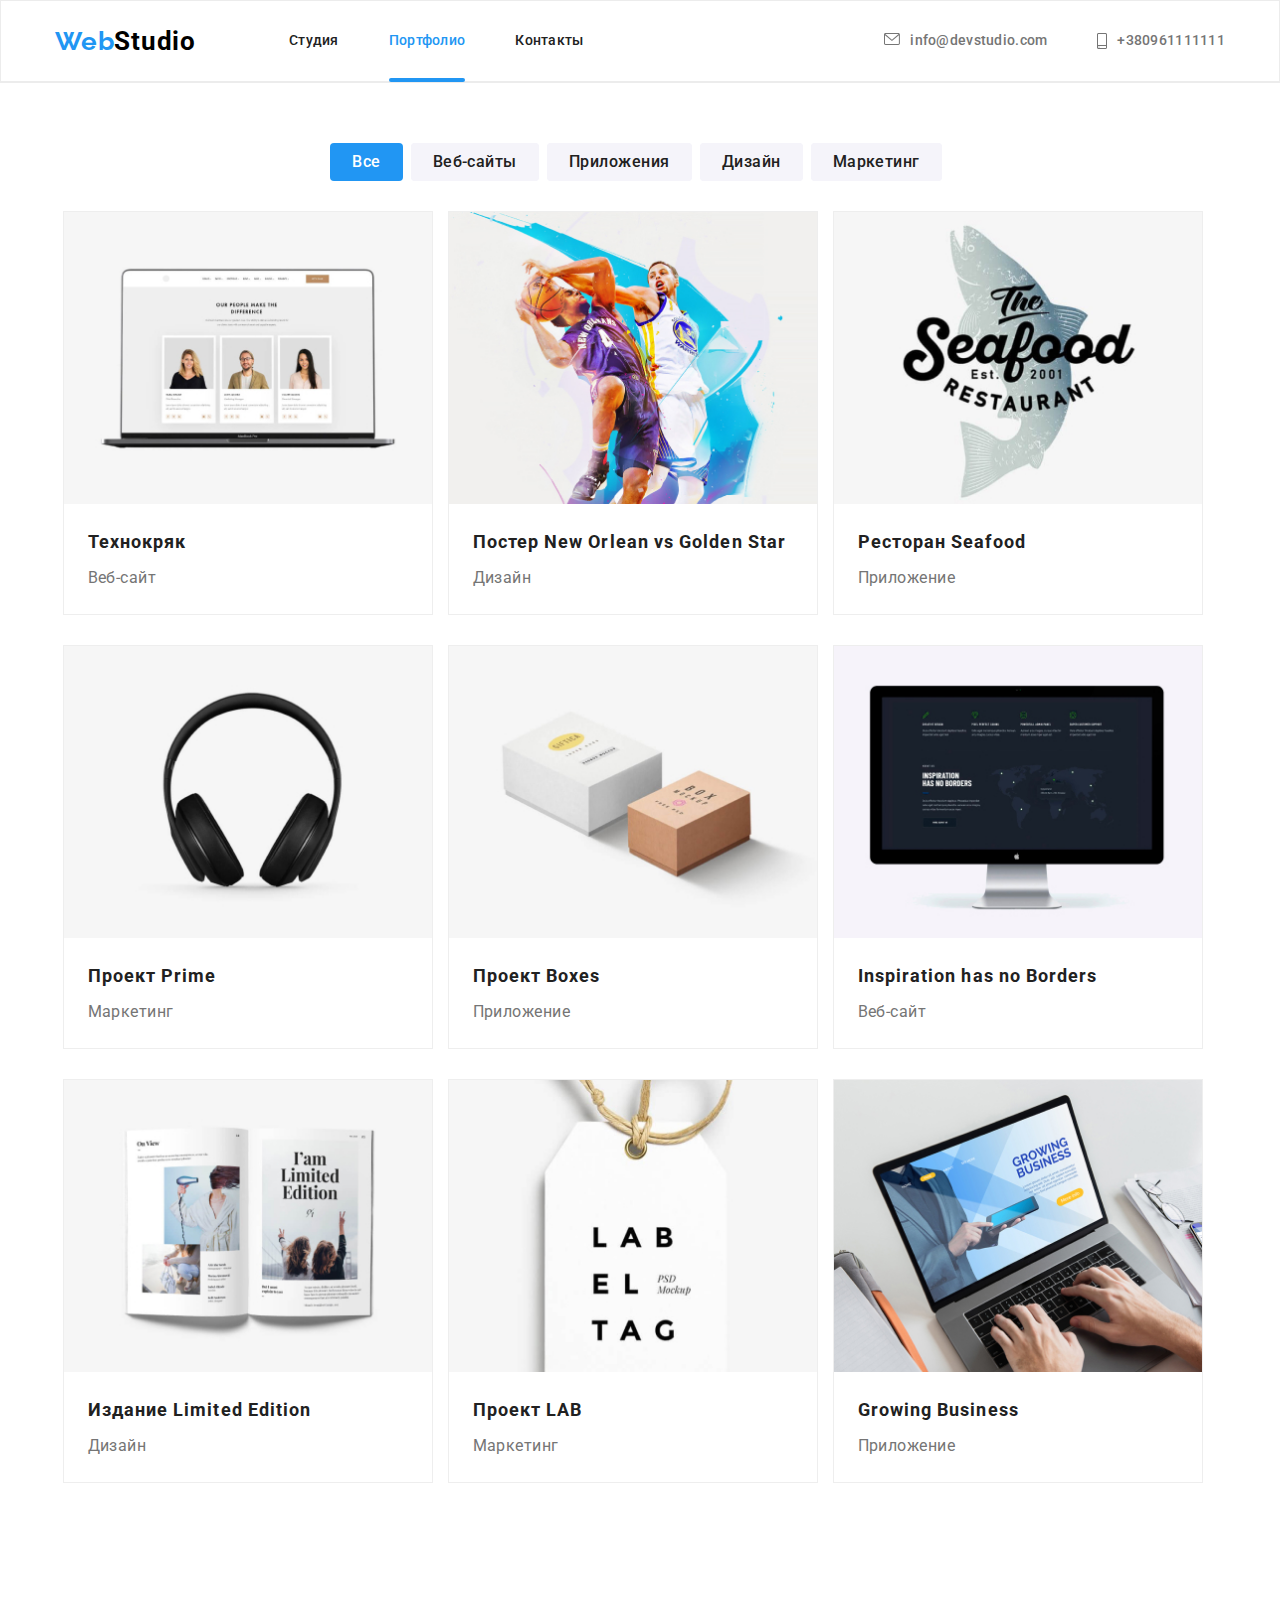
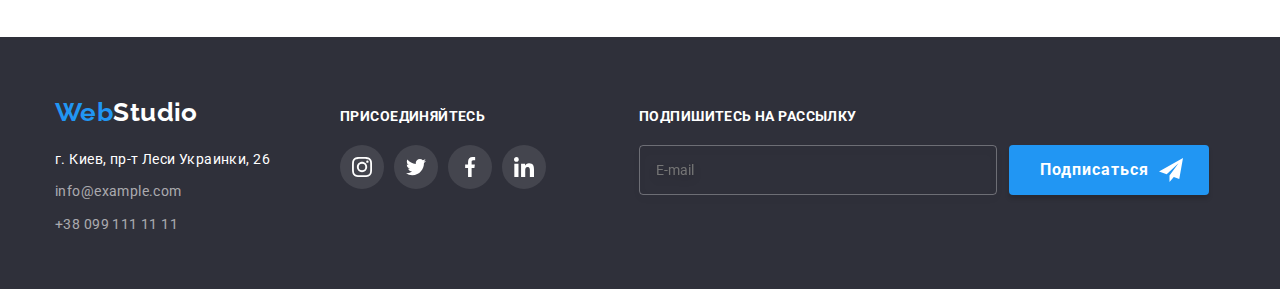
==== commit e2f62fe8: "." ====
--- a/portfolio.html
+++ b/portfolio.html
@@ -22,7 +22,36 @@
     <div class="container">
     <div class="nav">
         <a class="nav__logo-link" href="/">
-            <span class="nav__logo">Web</span><span class="nav__logo--stuido">Studio</span></a>
+            <span class="nav__logo">Web</span><span>Studio</span></a>
+
+         <ul class="nav__list">
+            <li class="nav__item"><a href="./index.html" class="nav__link ">Студия</a></li>
+            <li class="nav__item"><a href="./portfolio.html" class="nav__link nav__current">Портфолио</a></li>
+            <li class="nav__item"><a href="#" class="nav__link">Контакты</a></li>
+        </ul>  
+        <ul class="header-adress"> 
+            <li  class="header-adress__item">
+                <a href="mailto:info@devstudio.com" class="haeder-adress__link">
+                <svg class="header-adress__icon" width="16" height="12">
+                <use href="./images/icons2.svg#icon-mail" ></use>
+                </svg>
+                info@devstudio.com 
+                </a>
+            </li>
+            <li class="header-adress__item ">
+                <a href="tel:+380961111111" class="haeder-adress__link haeder-adress__link-phone">
+                <svg class="header-adress__icon" width="10" height="16">
+                <use  href="./images/icons2.svg#icon-smartphone"></use>
+                </svg>
+                +380961111111
+            </a>
+            </li>
+        </ul>
+
+
+
+
+            <!--Mobmenu button-->
             <button 
             type="button" 
             class="menu-button is-open"
@@ -45,7 +74,7 @@
               <li class="mob-menu-list__item">
                 <a
                   class=" mob-menu-list__link"
-                  href="#"
+                  href="./index.html"
                   >Студия</a
                 >
               </li>
@@ -62,11 +91,12 @@
                 >
               </li>
             </ul>
-            <div class="contacts">
+            <ul class="contacts">
              <a class=" mob-connect__tel" href="tel:+380961111111"
                 >+380961111111</a>
             <a class=" mob-connect__mail" href="mailto:info@devstudio.com"
                 >info@devstudio.com </a>
+            </ul>
             <ul class="list mob-social">
               <li class="mob-social__item">
                 <a
@@ -105,43 +135,16 @@
                 >
               </li>
             </ul> 
-            </div>
+        </ul>
             </div>
             </div>
           </div>
-
-
-
-
-         <!-- <ul class="nav__list">
-            <li class="nav__item"><a href="#" class="nav__link nav__current">Студия</a></li>
-            <li class="nav__item"><a href="./portfolio.html" class="nav__link">Портфолио</a></li>
-            <li class="nav__item"><a href="#" class="nav__link">Контакты</a></li>
-        </ul>   -->
-         <!-- <ul class="header-adress">
-            <li  class="header-adress__item">
-                <a href="mailto:info@devstudio.com" class="haeder-adress__link">
-                <svg class="header-adress__icon" width="16" height="12">
-                <use href="./images/icons2.svg#icon-mail" ></use>
-                </svg>
-                info@devstudio.com 
-                </a>
-            </li>
-            <li class="header-adress__item ">
-                <a href="tel:+380961111111" class="haeder-adress__link haeder-adress__link-phone">
-                <svg class="header-adress__icon" width="10" height="16">
-                <use  href="./images/icons2.svg#icon-smartphone"></use>
-                </svg>
-                +380961111111
-            </a>
-            </li>
-        </ul> -->
     </div>
     
     </div>
          <div class="header__border">
     </div>
-</header>
+  </header>
 
 <!--Main-->
 
@@ -318,85 +321,97 @@
         </ul>
     </section>
     </div>
-</main>
+  </main>
     
 <!--Footer-->
-<footer class="footer__section">
-    <div class="container footer__container">
-    <div class="footer__logo">
-    <a class="footer__links" href="/"> 
-         <span class="footer__active-page">Web</span><span class="footer__logo">Studio</span></a>
-
-             <address class="adress">
-            <ul class="adress__link">
-                <li class="footer__link"> 
-                    <a href="https://www.google.com/maps/place/%D0%B1%D1%83%D0%BB.+%D0%9B%D0%B5%D1%81%D0%B8+%D0%A3%D0%BA%D1%80%D0%B0%D0%B8%D0%BD%D0%BA%D0%B8,+26,+%D0%9A%D0%B8%D0%B5%D0%B2,+02000/data=!4m2!3m1!1s0x40d4cf0e033ecbe9:0x57a4dffefec77da0?sa=X&ved=2ahUKEwjD9ffA8qf0AhWWvYsKHVTTDPEQ8gF6BAgQEAE" class="footer-adress__link footer-adress__link--adress">
-                        г.Киев, бул. Леси Украинки, 26
-                    </a>
-                <li class="footer__link">
-                    <a href="mailto:info@devstudio.com" class="footer-adress__link">info@devstudio.com</a>
+<footer class="page-footer">
+      <div class="container page-footer--align">
+        <div class="page-footer__container">
+          <div class="address-box">
+            <a href="./index.html" class="address-box__link">
+              <span class="address-box__item">Web</span>Studio</a
+            >
+            <address>
+              <ul class="footer-address">
+                <li class="footer-address__item">
+                  <a
+                    href="https://goo.gl/maps/1nnUmnMPvjqET8Wr9"
+                    class="footer-address__link footer-address__link--address"
+                    >г. Киев, пр-т Леси Украинки, 26</a
+                  >
                 </li>
-                 <li class="footer__link">
-                    <a href="tel:+380961111111" class="footer-adress__link">+380961111111</a>
+                <li class="footer-address__item">
+                  <a
+                    href="mailto:info@example.com"
+                    class="footer-address__link footer-address__link--email"
+                    >info@example.com</a
+                  >
                 </li>
+                <li class="footer-address__item">
+                  <a
+                    href="tel:+380991111111"
+                    class="footer-address__link footer-address__link--tel"
+                    >+38 099 111 11 11</a
+                  >
+                </li>
+              </ul>
+            </address>
+          </div>
+          <div class="media-box">
+            <h3 class="media-box__title">присоединяйтесь</h3>
+            <ul class="media-box__list">
+              <li class="media-box__item">
+                <a href="#" aria-label="instagram" class="media-box__link">
+                  <svg class="media-box__icon" width="20" height="20">
+                    <use href="./images/icons2.svg#icon-instagram"></use>
+                  </svg>
+                </a>
+              </li>
+              <li class="media-box__item">
+                <a href="#" aria-label="twitter" class="media-box__link">
+                  <svg class="media-box__icon" width="20" height="20">
+                    <use href="./images/icons2.svg#icon-twitter"></use>
+                  </svg>
+                </a>
+              </li>
+              <li class="media-box__item">
+                <a href="#" aria-label="facebook" class="media-box__link">
+                  <svg class="media-box__icon" width="20" height="20">
+                    <use href="./images/icons2.svg#icon-facebook"></use>
+                  </svg>
+                </a>
+              </li>
+              <li class="media-box__item">
+                <a href="#" aria-label="linkedin" class="media-box__link">
+                  <svg class="media-box__icon" width="20" height="20">
+                    <use href="./images/icons2.svg#icon-linkedin"></use>
+                  </svg>
+                </a>
+              </li>
             </ul>
-        </address>
-    </div>
-        
-    <div class="mediabox">
-        <h3 class="mediabox__title">присоединяйтесь</h3>
-        <ul class="mediabox__icons">
-            <li class="mediabox__item">   
-            <a href="#" aria-label="Instagram" class="mediabox__link">
-                <svg class="mediabox__icon" width="20" height="20">
-                    <use href="./images/icons2.svg#icon-instagram"></use>
-                </svg>
-            </a>
-            </li>
-            <li class="mediabox__item">   
-            <a href="#" aria-label="Twitter" class="mediabox__link">
-                <svg class="mediabox__icon" width="20" height="20">
-                    <use href="./images/icons2.svg#icon-twitter"></use>
-                </svg>
-            </a>
-            </li>
-            <li class="mediabox__item">   
-            <a href="#" aria-label="Facebook" class="mediabox__link">
-                <svg class="mediabox__icon" width="20" height="20">
-                    <use href="./images/icons2.svg#icon-facebook"></use>
-                </svg>
-            </a>
-            </li>
-            <li class="mediabox__item">   
-            <a href="#" aria-label="linkedin" class="mediabox__link">
-                <svg class="mediabox__icon" width="20" height="20">
-                    <use href="./images/icons2.svg#icon-linkedin"></use>
-                </svg>
-            </a>
-            </li>
-        </ul>
-    </div>  
-    <form  class="footer-form">
-        <div class="footer-form__mail">
+          </div>
+        </div>
+        <form class="footer-form">
+          <div class="footer-form__container">
             <h3 class="footer-form__title">Подпишитесь на рассылку</h3>
             <label>
-                <input 
+              <input
                 type="email"
                 name="footer-email"
                 placeholder="E-mail"
                 class="footer-form__input"
-                >
+              />
             </label>
-        </div>
-        <button class="footer-form__button">
+          </div>
+          <button class="button footer-form--subscribe">
             Подписаться
             <svg width="24" height="24" class="footer-form__icon">
                 <use href="./images/icons.svg#icon-icon-send-1-1"></use>
             </svg>
-        </button>
-    </form>
-    </div> 
-</footer>
+          </button>
+        </form>
+      </div>
+  </footer>
 <script src="./JS/modal.js"></script>
 <script src="./JS/mobile-menu.js"></script>
 
--- a/css/main.min.css
+++ b/css/main.min.css
@@ -1 +1 @@
-/*! modern-normalize v1.1.0 | MIT License | https://github.com/sindresorhus/modern-normalize */*,::before,::after{-webkit-box-sizing:border-box;box-sizing:border-box}html{line-height:1.15;-webkit-text-size-adjust:100%;-moz-tab-size:4;-o-tab-size:4;tab-size:4}body{margin:0;font-family:system-ui,-apple-system,"Segoe UI",Roboto,Helvetica,Arial,sans-serif,"Apple Color Emoji","Segoe UI Emoji"}hr{height:0;color:inherit}abbr[title]{-webkit-text-decoration:underline dotted;text-decoration:underline dotted}b,strong{font-weight:bolder}code,kbd,samp,pre{font-family:ui-monospace,SFMono-Regular,Consolas,"Liberation Mono",Menlo,monospace;font-size:1em}small{font-size:80%}sub,sup{font-size:75%;line-height:0;position:relative;vertical-align:baseline}sub{bottom:-0.25em}sup{top:-0.5em}table{text-indent:0;border-color:inherit}button,input,optgroup,select,textarea{font-family:inherit;font-size:100%;line-height:1.15;margin:0}button,select{text-transform:none}button,[type=button],[type=reset],[type=submit]{-webkit-appearance:button}::-moz-focus-inner{border-style:none;padding:0}:-moz-focusring{outline:1px dotted ButtonText}:-moz-ui-invalid{box-shadow:none}legend{padding:0}progress{vertical-align:baseline}::-webkit-inner-spin-button,::-webkit-outer-spin-button{height:auto}[type=search]{-webkit-appearance:textfield;outline-offset:-2px}::-webkit-search-decoration{-webkit-appearance:none}::-webkit-file-upload-button{-webkit-appearance:button;font:inherit}summary{display:list-item}html{-webkit-box-sizing:border-box;box-sizing:border-box}*,*::before,*::after{-webkit-box-sizing:inherit;box-sizing:inherit}h1,h2,h3,h4,h5,h6,p,ul{margin:0px;padding:0px}ul,li{list-style-type:none}a{text-decoration:none}address{font-style:normal}img{display:block;width:100%;max-width:100%;height:auto}body{font-size:14px;font-family:"Roboto",sans-serif;letter-spacing:.03em;color:#757575;background-color:#fff;margin:0px}.container{width:100%;margin:0 auto;padding-left:15px;padding-right:15px}@media screen and (min-width: 480px){.container{width:480px}}@media screen and (min-width: 768px){.container{width:768px}}@media screen and (min-width: 1200px){.container{width:1200px}}.button{height:50px;width:200px;background-color:#2196f3;color:#fff;cursor:pointer;font-family:inherit;font-weight:700;font-size:16px;line-height:1.9px;letter-spacing:.06em;-webkit-box-shadow:0px 4px 4px rgba(0,0,0,.15);box-shadow:0px 4px 4px rgba(0,0,0,.15);border-color:transparent;border-radius:4px}.header__page{border:1px solid #ececec;position:relative}.nav{display:-webkit-box;display:-ms-flexbox;display:flex;-webkit-box-align:center;-ms-flex-align:center;align-items:center}.nav__logo-link{color:#000;font-weight:700;font-size:26px;line-height:1.1;letter-spacing:.03em}.nav__logo-link:hover,.nav__logo-link:focus{color:#2196f3}.nav__logo{color:#2196f3;font-family:Raleway;font-style:normal;font-weight:700;font-size:24px;line-height:1.16;letter-spacing:.03em}.nav__logo:hover,.nav__logo:focus{color:#2196f3}.nav__logo--studio{color:#2196f3;font-family:Raleway;font-style:normal;font-weight:700;font-size:24px;line-height:1.16;letter-spacing:.03em}.nav__logo--studio:hover,.nav__logo--studio:focus{color:#2196f3}.nav__list{display:-webkit-box;display:-ms-flexbox;display:flex;margin-left:93px}.nav__item+.nav__item{margin-left:50px}.nav__item+.nav__item:hover,.nav__item+.nav__item:focus{color:#2196f3;fill:#2196f3}.nav__link{position:relative;display:block;padding-top:32px;padding-bottom:32px;color:#212121;font-weight:500;font-size:14px;line-height:1.1;letter-spacing:.02em;-webkit-transition:250ms,cubic-bezier(0.4, 0, 0.2, 1);transition:250ms,cubic-bezier(0.4, 0, 0.2, 1)}.nav__link:hover,.nav__link:focus{color:#2196f3;padding-top:32px;padding-bottom:32px}.nav__link.nav__current::after{content:"";width:100%;height:4px;position:absolute;left:0;bottom:-1px;background-color:currentColor;border-radius:2px}.nav__current{color:#2196f3}.nav__portfolio{display:-webkit-box;display:-ms-flexbox;display:flex;-webkit-box-align:center;-ms-flex-align:center;align-items:center}.header__border{border-bottom:1px solid #ececec}.header{margin-bottom:94px}.header-adress{display:-webkit-box;display:-ms-flexbox;display:flex;margin-left:auto;border:none}.haeder-adress__link-phone{margin-left:50px}.header-adress-item:hover,.header-adress-item:focus{color:#2196f3;fill:#2196f3}.header-adress__icon{display:-webkit-inline-box;display:-ms-inline-flexbox;display:inline-flex;fill:currentColor;-webkit-box-pack:center;-ms-flex-pack:center;justify-content:center;-webkit-box-align:center;-ms-flex-align:center;align-items:center;margin-right:10px}.haeder-adress__link{color:#757575;font-weight:500;font-size:14px;line-height:1.1;letter-spacing:.02em;-webkit-transition:250ms cubic-bezier(0.4, 0, 0.2, 1);transition:250ms cubic-bezier(0.4, 0, 0.2, 1)}.haeder-adress__link:hover,.haeder-adress__link:focus{color:#2196f3}.hero{text-align:center;padding:118px 0;background-image:-webkit-gradient(linear, left top, right top, from(rgba(47, 48, 58, 0.4)), to(rgba(47, 48, 58, 0.4))),url(../images/background.jpg);background-image:linear-gradient(to right, rgba(47, 48, 58, 0.4), rgba(47, 48, 58, 0.4)),url(../images/background.jpg);background-color:#2f303a;background-repeat:no-repeat;background-position:center;background-size:cover;max-width:1600px}.hero__title{color:#fff;margin-top:0;margin-bottom:30px;font-weight:900;font-size:26px;line-height:1.61;letter-spacing:.06em;text-transform:uppercase}.backdrop{position:fixed;top:0;left:0;width:100%;height:100%;z-index:1;visibility:visible;background-color:rgba(0,0,0,.2);-webkit-transition:opacity 250ms linear,visibility 250ms linear;transition:opacity 250ms linear,visibility 250ms linear}.backdrop.is-hidden{opacity:0;pointer-events:none;visibility:hidden}.backdrop.is-hidden .modal{-webkit-transform:translate(-50%, -50%) scale(0.9);transform:translate(-50%, -50%) scale(0.9)}.modal{position:absolute;top:50%;left:50%;width:528px;height:581px;padding:40px;-webkit-transform:translate(-50%, -50%) scale(1);transform:translate(-50%, -50%) scale(1);-webkit-transition:-webkit-transform 250ms linear;transition:-webkit-transform 250ms linear;transition:transform 250ms linear;transition:transform 250ms linear, -webkit-transform 250ms linear;-webkit-box-shadow:0px 1px 3px rgba(0,0,0,.12),0px 1px 1px rgba(0,0,0,.14),0px 2px 1px rgba(0,0,0,.2);box-shadow:0px 1px 3px rgba(0,0,0,.12),0px 1px 1px rgba(0,0,0,.14),0px 2px 1px rgba(0,0,0,.2);border-radius:4px;background-color:#fff}.modal__open{position:absolute;top:8px;right:8px;width:30px;height:30px;padding:0;border-radius:50%;border:1px solid rgba(0,0,0,.1);background-color:#fff;cursor:pointer}.modal__open:hover .modal__icon,.modal__open:focus .modal__icon{fill:#2196f3}.modal__icon{-webkit-transition:fill 250ms cubic-bezier(0.4, 0, 0.2, 1);transition:fill 250ms cubic-bezier(0.4, 0, 0.2, 1);margin:0 9px}.modal__button{margin-left:auto;margin-right:auto;margin-top:30px;color:#fff;background-color:#2196f3;font-weight:500;font-size:16px;line-height:1.6;text-align:center;letter-spacing:.06em;cursor:pointer;-webkit-box-shadow:0px 4px 4px rgba(0,0,0,.15);box-shadow:0px 4px 4px rgba(0,0,0,.15);border-radius:4px;padding:10px 32px;border:0px}.modal__button:hover,.modal__button:focus{color:#fff;background-color:#2196f3}.modal__text{color:#212121;font-weight:700;font-size:20px;line-height:1.15;letter-spacing:.03em;margin:0 0 12px 0}.form{position:relative}.form__container{position:relative}.form__label{display:-webkit-box;display:-ms-flexbox;display:flex;color:#757575;font-weight:400;font-size:12px;line-height:1.15;letter-spacing:.01em}.form__input{width:100%;height:40px;padding:11px 42px;margin-bottom:10px;margin-top:4px;border:1px solid rgba(33,33,33,.2);border-radius:4px;font-weight:400;font-size:12px;line-height:1.16;letter-spacing:.01em}.form__input:focus~.form__icon{fill:#2196f3}.form__input:focus{border:1px solid #2196f3;outline:0}.form__icon:focus{color:#2196f3}.form__icon{position:absolute;top:0;left:14px;fill:var(--main-text-color)}.form__comment{width:100%;height:120px;padding:12px 16px;margin-top:4px;border:1px solid rgba(33,33,33,.2);border-radius:4px;resize:none;font-weight:400;font-size:12px;line-height:1.15;letter-spacing:.01em}.form__comment::-webkit-input-placeholder{color:rgba(117,117,117,.5)}.form__comment::-moz-placeholder{color:rgba(117,117,117,.5)}.form__comment:-ms-input-placeholder{color:rgba(117,117,117,.5)}.form__comment::-ms-input-placeholder{color:rgba(117,117,117,.5)}.form__comment::placeholder{color:rgba(117,117,117,.5)}.form__comment::-webkit-input-placeholder .form__comment:focus{border:1px solid #2196f3;outline:0}.form__comment::-moz-placeholder .form__comment:focus{border:1px solid #2196f3;outline:0}.form__comment:-ms-input-placeholder .form__comment:focus{border:1px solid #2196f3;outline:0}.form__comment::-ms-input-placeholder .form__comment:focus{border:1px solid #2196f3;outline:0}.form__comment::placeholder .form__comment:focus{border:1px solid #2196f3;outline:0}.form__comment::-webkit-input-placeholder .form__comment:not(:placeholder-shown){color:#212121}.form__comment::-moz-placeholder .form__comment:not(:placeholder-shown){color:#212121}.form__comment:-ms-input-placeholder .form__comment:not(:placeholder-shown){color:#212121}.form__comment::-ms-input-placeholder .form__comment:not(:placeholder-shown){color:#212121}.form__comment::placeholder .form__comment:not(:-moz-placeholder-shown){color:#212121}.form__comment::placeholder .form__comment:not(:-ms-input-placeholder){color:#212121}.form__comment::placeholder .form__comment:not(:placeholder-shown){color:#212121}.checkbox__label{display:-webkit-box;display:-ms-flexbox;display:flex;-webkit-box-pack:center;-ms-flex-pack:center;justify-content:center;-webkit-box-align:center;-ms-flex-align:center;align-items:center;color:#212121;font-weight:400;font-size:14px;line-height:1.71;margin-bottom:30px;margin-top:20px;cursor:pointer}.checkbox__label>.checkbox__visual-hidden{position:absolute;white-space:nowrap;width:1px;height:1px;overflow:hidden;border:0;padding:0;clip:rect(0 0 0 0);-webkit-clip-path:inset(50%);clip-path:inset(50%);margin:-1px}.checkbox__label>.checkbox__visual-hidden:checked+.checkbox__icon{background-color:#2196f3;border:transparent}.checkbox__icon{width:16px;height:15px;margin-right:8px;margin-bottom:4px;border-radius:2px;border:2px solid #212121}.checkbox__link{color:#2196f3;margin-left:4px;text-decoration:underline}.checkbox__button{-webkit-box-align:center;-ms-flex-align:center;align-items:center;height:50px;width:200px;background-color:#2196f3;color:#fff;cursor:pointer;text-align:center;font-family:inherit;font-weight:700;font-size:16px;line-height:1.9px;letter-spacing:.06em;-webkit-box-shadow:0px 4px 4px rgba(0,0,0,.15);box-shadow:0px 4px 4px rgba(0,0,0,.15);border-color:transparent;border-radius:4px}.benefits{-webkit-box-align:center;-ms-flex-align:center;align-items:center;margin-bottom:60px}.benefits__list{padding-top:60px;padding-bottom:60px}.benefits__item{margin-top:30px}.benefits__title{color:#212121;font-style:normal;font-weight:700;font-size:14px;line-height:1.14;text-transform:uppercase;text-align:center}.benefits__signature{color:#757575;font-weight:400;font-size:14px;line-height:1.71;letter-spacing:.03em;text-align:left;margin-bottom:0;margin-top:14px}.benefits__icon{width:100%;background:#f5f4fa;display:block;margin-bottom:30px;padding:25px 100px}.services-text{position:absolute;bottom:0;left:0;width:370px;height:70px;display:-webkit-box;display:-ms-flexbox;display:flex;-webkit-box-align:center;-ms-flex-align:center;align-items:center;-webkit-box-pack:center;-ms-flex-pack:center;justify-content:center;color:#fff;background-color:rgba(47,48,58,.8);font-weight:700;font-size:14px;line-height:1.14;letter-spacing:.03em;text-transform:uppercase}.services{padding-top:94px}.services__title{color:#212121;font-weight:700;font-size:36px;line-height:1.1;text-align:center;letter-spacing:.03em;margin-bottom:50px;margin-top:94px}.services__list{display:-webkit-box;display:-ms-flexbox;display:flex;margin-bottom:94px;-webkit-box-pack:center;-ms-flex-pack:center;justify-content:center}.services__image{position:relative;display:-webkit-box;display:-ms-flexbox;display:flex;margin-right:30px}.services__image:nth-child(3){margin-right:0px}.team>.team__image{margin-right:30px;text-align:center}.team{margin-bottom:94px}.section-team{background-color:#f5f4fa}@media screen and (min-width: 480px){.section-team{width:480px}}@media screen and (min-width: 768){.section-team{width:768px}}.team__title{color:#212121;font-weight:700;font-size:28px;line-height:1.17;text-align:center;letter-spacing:.03em;margin:0;padding-top:60px;padding-bottom:30px}@media screen and (min-width: 480px){.team__title{width:480px}}.team__list{text-align:center;padding-bottom:60px}.team__image{-webkit-box-shadow:0px 1px 3px rgba(0,0,0,.12),0px 1px 1px rgba(0,0,0,.14),0px 2px 1px rgba(0,0,0,.2);box-shadow:0px 1px 3px rgba(0,0,0,.12),0px 1px 1px rgba(0,0,0,.14),0px 2px 1px rgba(0,0,0,.2);border-radius:0px 0px 4px 4px;background:#fff;margin-bottom:30px}.team__profile{margin-bottom:30px}.team__subtitle{color:#212121;font-weight:500;font-size:16px;line-height:1.1;letter-spacing:.03em;margin-bottom:10px}.team__signature{color:#757575;font-weight:400;font-size:16px;line-height:1.1;letter-spacing:.03em;margin-bottom:30px}.team__social{padding:0;display:-webkit-box;display:-ms-flexbox;display:flex;-webkit-box-pack:center;-ms-flex-pack:center;justify-content:center;padding-bottom:30px}.team-social__icon{display:-webkit-box;display:-ms-flexbox;display:flex;width:44px;height:44px;border:none;-webkit-box-align:center;-ms-flex-align:center;align-items:center;-webkit-box-pack:center;-ms-flex-pack:center;justify-content:center;margin-right:10px;border-radius:50%;background-color:#fff;-webkit-transition:250ms cubic-bezier(0.4, 0, 0.2, 1);transition:250ms cubic-bezier(0.4, 0, 0.2, 1)}.team-social__icon:nth-child(4){margin-right:0}.team-social__link{display:-webkit-box;display:-ms-flexbox;display:flex;width:100%;height:100%;-webkit-box-pack:center;-ms-flex-pack:center;justify-content:center;-webkit-box-align:center;-ms-flex-align:center;align-items:center;fill:#afb1b8;align-items:center;justify-content:center}.team-social__icon:hover,.team-social__icon:focus{background-color:#2196f3}.team-social__icon:hover:hover .icon,.team-social__icon:hover:focus .icon,.team-social__icon:focus:hover .icon,.team-social__icon:focus:focus .icon{fill:#fff}.clients__title{color:#212121;font-weight:700;font-size:28px;line-height:1.17;text-align:center;letter-spacing:.03em;padding-bottom:30px;padding-top:60px}.clients__list{display:-webkit-box;display:-ms-flexbox;display:flex;-ms-flex-wrap:wrap;flex-wrap:wrap;-ms-flex-pack:distribute;justify-content:space-around;padding-bottom:60px}.clients__item{border:1px solid #afb1b8;border-radius:4px;margin-right:15px;margin-bottom:30px;background-color:#fff;width:calc((100% - 4 * 15px) / 2);height:92px;border:1px solid #afb1b8;-webkit-box-sizing:border-box;box-sizing:border-box;border-radius:4px;-webkit-transition:250ms cubic-bezier(0.4, 0, 0.2, 1);transition:250ms cubic-bezier(0.4, 0, 0.2, 1)}.clients__item:hover,.clients__item:focus{border:1px solid #2196f3}.clients__item:hover .clients__icon,.clients__item:focus .clients__icon{fill:#2196f3}.clients__link{display:-webkit-box;display:-ms-flexbox;display:flex;width:100%;height:100%;-webkit-box-pack:center;-ms-flex-pack:center;justify-content:center;-webkit-box-align:center;-ms-flex-align:center;align-items:center}.clients__icon{fill:#afb1b8;-webkit-transition:fill cubic-bezier(0.4, 0, 0.2, 1) cubic-bezier(0.4, 0, 0.2, 1);transition:fill cubic-bezier(0.4, 0, 0.2, 1) cubic-bezier(0.4, 0, 0.2, 1)}.filter{margin-bottom:40px;margin-top:60px}.filter__buttons{display:-webkit-box;display:-ms-flexbox;display:flex;-ms-flex-wrap:wrap;flex-wrap:wrap;-webkit-box-pack:start;-ms-flex-pack:start;justify-content:flex-start}.filter__button{color:#212121;background-color:#f5f4fa;font-weight:500;font-size:16px;line-height:1.6;text-align:center;letter-spacing:.03em;cursor:pointer;border-radius:4px;padding:6px 22px;border:0px;-webkit-transition:250ms cubic-bezier(0.4, 0, 0.2, 1);transition:250ms cubic-bezier(0.4, 0, 0.2, 1)}.filter__button:hover,.filter__button:focus{color:#fff;background-color:#2196f3;-webkit-box-shadow:0px 3px 1px rgba(0,0,0,.1),0px 1px 2px rgba(0,0,0,.08),0px 2px 2px rgba(0,0,0,.12);box-shadow:0px 3px 1px rgba(0,0,0,.1),0px 1px 2px rgba(0,0,0,.08),0px 2px 2px rgba(0,0,0,.12)}.filter__button-accent::after{content:" ";display:inline-block;width:100%;height:4px;position:absolute;left:0;bottom:-1px;background-color:currentColor;border-radius:2px}.filter__button-accent{color:#fff;background-color:#2196f3}.filter__list{margin-right:8px;margin-bottom:15px}.filter__list+.filter__list{background:#f5f4fa;border-radius:4px}.project{display:-webkit-box;display:-ms-flexbox;display:flex;-ms-flex-wrap:wrap;flex-wrap:wrap;margin-bottom:94px;-webkit-box-pack:center;-ms-flex-pack:center;justify-content:center}.project__item:hover .project__box::before,.project__item:focus .project__box::before{background-color:rgba(33,150,243,.9);-webkit-transform:translateY(0);transform:translateY(0)}.project__item:hover .project__text,.project__item:focus .project__text{-webkit-transform:translateY(0);transform:translateY(0)}.project__link{color:#212121;font-weight:700;font-size:18px;line-height:2;letter-spacing:.06em;width:370px;height:294px}.project__box{position:relative;overflow:hidden;background-color:rgba(33,150,243,.9)}.project__box::before{position:absolute;content:"";top:0;left:0;width:100%;height:100%;background-color:rgba(33,150,243,.9);-webkit-transform:translateY(100%);transform:translateY(100%);-webkit-transition:-webkit-transform 250ms cubic-bezier(0.4, 0, 0.2, 1);transition:-webkit-transform 250ms cubic-bezier(0.4, 0, 0.2, 1);transition:transform 250ms cubic-bezier(0.4, 0, 0.2, 1);transition:transform 250ms cubic-bezier(0.4, 0, 0.2, 1), -webkit-transform 250ms cubic-bezier(0.4, 0, 0.2, 1)}.project__im{display:block;max-width:100%;height:auto}.project__text{color:#fff;margin:0;padding:63px 24px;position:absolute;top:0;left:0;-webkit-transform:translateY(100%);transform:translateY(100%);-webkit-transition:-webkit-transform 250ms cubic-bezier(0.4, 0, 0.2, 1);transition:-webkit-transform 250ms cubic-bezier(0.4, 0, 0.2, 1);transition:transform 250ms cubic-bezier(0.4, 0, 0.2, 1);transition:transform 250ms cubic-bezier(0.4, 0, 0.2, 1), -webkit-transform 250ms cubic-bezier(0.4, 0, 0.2, 1);font-weight:400;font-size:18px;line-height:1.55}.project__item{width:370px;height:404px;margin-right:30px;background:#fff;border:1px solid #eee;-webkit-box-sizing:border-box;box-sizing:border-box;text-align:left;margin-bottom:30px;-webkit-transition:-webkit-box-shadow 250ms cubic-bezier(0.4, 0, 0.2, 1);transition:-webkit-box-shadow 250ms cubic-bezier(0.4, 0, 0.2, 1);transition:box-shadow 250ms cubic-bezier(0.4, 0, 0.2, 1);transition:box-shadow 250ms cubic-bezier(0.4, 0, 0.2, 1), -webkit-box-shadow 250ms cubic-bezier(0.4, 0, 0.2, 1)}.project__item:hover,.project__item:focus{-webkit-box-shadow:0px 1px 1px rgba(0,0,0,.12),0px 4px 4px rgba(0,0,0,.06),1px 4px 6px rgba(0,0,0,.16);box-shadow:0px 1px 1px rgba(0,0,0,.12),0px 4px 4px rgba(0,0,0,.06),1px 4px 6px rgba(0,0,0,.16)}.project__item:nth-child(n+7){margin-bottom:0}.project__item:nth-child(n+7):nth-child(3n){margin-right:0px}.project__signature{color:#757575;font-weight:400;font-size:16px;line-height:1.8;letter-spacing:.03em;text-align:left;width:322px;height:30px;margin:4px 24px 20px 24px}.project__title{color:#212121;font-weight:700;font-size:18px;line-height:2;letter-spacing:.06em;width:322px;height:36px;margin:20px 24px 4px 24px}.footer__section{background-color:#2f303a;padding:60px 0}.footer__container{padding-left:15px;padding-right:15px;margin:0 auto}.footer__logo{text-align:center;margin-bottom:60px}.footer__active-page{color:#2196f3;font-family:Raleway;font-style:normal;font-weight:700;font-size:24px;line-height:1.16;letter-spacing:.03em}.footer__links{display:block;text-align:center;margin-bottom:20px;color:#fff;background-color:#2f303a;font-weight:700;font-size:24px;line-height:1.16;letter-spacing:.03em;margin-bottom:20px}.footer__links:hover,.footer__links:focus{color:#2196f3}.adress{margin-bottom:60px}.adress__link{color:#fff;background-color:#2f303a;font-weight:400;font-size:14px;line-height:1.7;letter-spacing:.03em;-webkit-transition:250ms cubic-bezier(0.4, 0, 0.2, 1);transition:250ms cubic-bezier(0.4, 0, 0.2, 1)}.adress__link:hover,.adress__link:focus{color:#2196f3}.footer__link{margin-bottom:8px}.footer-adress__link{color:rgba(255,255,255,.6);background-color:#2f303a;font-weight:400;font-size:14px;line-height:1.71;letter-spacing:.03em}.footer-adress__link--adress{color:#fff}.footer-adress__link:hover,.footer-adress__link:focus{color:#2196f3}.footer-adress__link:nth-last-child(1n+2){margin-bottom:9px}.mediabox{margin-bottom:60px}.mediabox__title{text-align:center;color:#fff;text-transform:uppercase;font-weight:700;font-size:14px;line-height:1.14;letter-spacing:.03em;margin-bottom:20px;padding:0}.mediabox__icons{display:-webkit-box;display:-ms-flexbox;display:flex;-webkit-box-pack:center;-ms-flex-pack:center;justify-content:center;padding:0}.mediabox__item{display:-webkit-box;display:-ms-flexbox;display:flex;-webkit-box-align:center;-ms-flex-align:center;align-items:center;-webkit-box-pack:center;-ms-flex-pack:center;justify-content:center;width:44px;height:44px;border:none;border-radius:50%;margin-right:10px;background-color:rgba(255,255,255,.1);-webkit-transition:250ms cubic-bezier(0.4, 0, 0.2, 1);transition:250ms cubic-bezier(0.4, 0, 0.2, 1)}.mediabox__item:hover,.mediabox__item:focus{background-color:#2196f3}.mediabox__item:nth-child(4){margin-right:0}.mediabox__link{display:-webkit-box;display:-ms-flexbox;display:flex;-webkit-box-pack:center;-ms-flex-pack:center;justify-content:center;-webkit-box-align:center;-ms-flex-align:center;align-items:center;width:100%;height:100%}.mediabox__icon{fill:#fff}.footer-form{display:-webkit-box;display:-ms-flexbox;display:flex;-webkit-box-pack:center;-ms-flex-pack:center;justify-content:center;-webkit-box-align:center;-ms-flex-align:center;align-items:center;-webkit-box-orient:vertical;-webkit-box-direction:normal;-ms-flex-direction:column;flex-direction:column}.footer-form__mail{display:-webkit-box;display:-ms-flexbox;display:flex;-webkit-box-orient:vertical;-webkit-box-direction:normal;-ms-flex-direction:column;flex-direction:column;margin-bottom:20px;width:100%}.footer-form__title{text-align:center;color:#fff;font-weight:700;font-size:14px;line-height:1.14;letter-spacing:.03em;text-transform:uppercase;margin-bottom:20px}.footer-form__input{width:100%;height:50px;padding-left:16px;margin-right:12px;background-color:inherit;color:#fff;border:1px solid rgba(255,255,255,.3);-webkit-filter:drop-shadow(0px 4px 4px rgba(0, 0, 0, 0.15));filter:drop-shadow(0px 4px 4px rgba(0, 0, 0, 0.15));border-radius:4px}.footer-form__button{display:-webkit-box;display:-ms-flexbox;display:flex;-webkit-box-align:center;-ms-flex-align:center;align-items:center;height:50px;width:200px;background-color:#2196f3;color:#fff;cursor:pointer;padding-left:29px;text-align:center;font-family:inherit;font-weight:700;font-size:16px;line-height:1.9px;letter-spacing:.06em;-webkit-box-shadow:0px 4px 4px rgba(0,0,0,.15);box-shadow:0px 4px 4px rgba(0,0,0,.15);border-color:transparent;border-radius:4px}.footer-form__icon{margin-left:10px}.menu-button{display:inline-block;margin:0 0 0 auto;padding:0;border:none;background-color:transparent}.menu-button.icon-menu{display:block}@media screen and (min-width: 768px){.menu-button{display:none}}.menu-button .icon-menu{display:none}.menu-button.is-open .icon-menu{display:block}.menu-button.is-open .icon-cross{display:none}.mob-menu{background-color:#fff;padding:20px;margin-left:auto;height:600px;text-align:center;font-size:20px;z-index:99}@media screen and (max-width: 767px){.mob-menu{display:none;position:absolute;top:100%;left:0;height:796px;width:100%}.mob-menu.is-open{display:block}}@media screen and (max-width: 767px)and (min-width: 768px){.mob-menu{display:-webkit-box;display:-ms-flexbox;display:flex}}.mob-menu-list__item{display:-webkit-box;display:-ms-flexbox;display:flex}.mob-menu-list__item:not(:last-child){padding-bottom:32px}.mob-menu-list__link{color:#212121;font-weight:500;font-size:40px;line-height:1.17;text-align:center;letter-spacing:.02em}.mob-menu-list__link:hover,.mob-menu-list__link:focus{color:#2196f3;border-radius:2px}.contacts{margin-top:302px}.mob-connect__tel{display:-webkit-box;display:-ms-flexbox;display:flex;color:#2196f3;font-weight:500;font-size:34px;line-height:1.17;letter-spacing:.02em;margin-bottom:32px}.mob-connect__mail{display:-webkit-box;display:-ms-flexbox;display:flex;color:#757575;font-weight:500;font-size:24px;line-height:1.16;letter-spacing:.02em;margin-bottom:64px}.mob-social__link{color:#2196f3;font-weight:500;font-size:18px;line-height:1.22;letter-spacing:.02em}.mob-social{display:-webkit-box;display:-ms-flexbox;display:flex;-ms-flex-wrap:wrap;flex-wrap:wrap;-webkit-box-pack:justify;-ms-flex-pack:justify;justify-content:space-between}/*# sourceMappingURL=main.min.css.map */+/*! modern-normalize v1.1.0 | MIT License | https://github.com/sindresorhus/modern-normalize */*,::before,::after{-webkit-box-sizing:border-box;box-sizing:border-box}html{line-height:1.15;-webkit-text-size-adjust:100%;-moz-tab-size:4;-o-tab-size:4;tab-size:4}body{margin:0;font-family:system-ui,-apple-system,"Segoe UI",Roboto,Helvetica,Arial,sans-serif,"Apple Color Emoji","Segoe UI Emoji"}hr{height:0;color:inherit}abbr[title]{-webkit-text-decoration:underline dotted;text-decoration:underline dotted}b,strong{font-weight:bolder}code,kbd,samp,pre{font-family:ui-monospace,SFMono-Regular,Consolas,"Liberation Mono",Menlo,monospace;font-size:1em}small{font-size:80%}sub,sup{font-size:75%;line-height:0;position:relative;vertical-align:baseline}sub{bottom:-0.25em}sup{top:-0.5em}table{text-indent:0;border-color:inherit}button,input,optgroup,select,textarea{font-family:inherit;font-size:100%;line-height:1.15;margin:0}button,select{text-transform:none}button,[type=button],[type=reset],[type=submit]{-webkit-appearance:button}::-moz-focus-inner{border-style:none;padding:0}:-moz-focusring{outline:1px dotted ButtonText}:-moz-ui-invalid{box-shadow:none}legend{padding:0}progress{vertical-align:baseline}::-webkit-inner-spin-button,::-webkit-outer-spin-button{height:auto}[type=search]{-webkit-appearance:textfield;outline-offset:-2px}::-webkit-search-decoration{-webkit-appearance:none}::-webkit-file-upload-button{-webkit-appearance:button;font:inherit}summary{display:list-item}html{-webkit-box-sizing:border-box;box-sizing:border-box}*,*::before,*::after{-webkit-box-sizing:inherit;box-sizing:inherit}h1,h2,h3,h4,h5,h6,p,ul{margin:0px;padding:0px}ul,li{list-style-type:none}a{text-decoration:none}address{font-style:normal}img{display:block;max-width:100%;height:auto}@media screen and (max-width: 768px){img{width:100%}}body{font-size:14px;font-family:"Roboto",sans-serif;letter-spacing:.03em;color:#757575;background-color:#fff;margin:0px}.container{width:100%;margin:0 auto;padding-left:15px;padding-right:15px}@media screen and (min-width: 480px){.container{width:480px}}@media screen and (min-width: 768px){.container{width:768px}}@media screen and (min-width: 1200px){.container{width:1200px}}.button{height:50px;width:200px;background-color:#2196f3;color:#fff;cursor:pointer;font-family:inherit;font-weight:700;font-size:16px;line-height:1.9px;letter-spacing:.06em;-webkit-box-shadow:0px 4px 4px rgba(0,0,0,.15);box-shadow:0px 4px 4px rgba(0,0,0,.15);border-color:transparent;border-radius:4px}.header__page{border:1px solid #ececec;position:relative}.nav{display:-webkit-box;display:-ms-flexbox;display:flex;-webkit-box-align:center;-ms-flex-align:center;align-items:center}.nav__logo-link{color:#000;font-weight:700;font-size:24px;line-height:1.16;letter-spacing:.03em}.nav__logo-link:hover,.nav__logo-link:focus{color:#2196f3}@media screen and (min-width: 1200px){.nav__logo-link{font-size:26px;line-height:1.1}}.nav__logo{color:#2196f3;font-family:Raleway;font-style:normal;font-weight:700;font-size:24px;line-height:1.16;letter-spacing:.03em}.nav__logo:hover,.nav__logo:focus{color:#2196f3}@media screen and (min-width: 1200px){.nav__logo{font-size:26px;line-height:1.1}}.nav__logo--studio{color:#2196f3;font-family:Raleway;font-style:normal;font-weight:700;font-size:24px;line-height:1.16;letter-spacing:.03em}.nav__logo--studio:hover,.nav__logo--studio:focus{color:#2196f3}@media screen and (min-width: 1200px){.nav__logo--studio{font-size:26px;line-height:1.1}}.nav__list{display:none;margin-left:93px}@media screen and (min-width: 768px){.nav__list{display:-webkit-box;display:-ms-flexbox;display:flex}}.nav__item+.nav__item{margin-left:50px}.nav__item+.nav__item:hover,.nav__item+.nav__item:focus{color:#2196f3;fill:#2196f3}.nav__link{position:relative;display:block;padding-top:32px;padding-bottom:32px;color:#212121;font-weight:500;font-size:14px;line-height:1.1;letter-spacing:.02em;-webkit-transition:250ms,cubic-bezier(0.4, 0, 0.2, 1);transition:250ms,cubic-bezier(0.4, 0, 0.2, 1)}.nav__link:hover,.nav__link:focus{color:#2196f3;padding-top:32px;padding-bottom:32px}.nav__link.nav__current::after{content:"";width:100%;height:4px;position:absolute;left:0;bottom:-1px;background-color:currentColor;border-radius:2px}.nav__current{color:#2196f3}.nav__portfolio{display:-webkit-box;display:-ms-flexbox;display:flex;-webkit-box-align:center;-ms-flex-align:center;align-items:center}.header__border{border-bottom:1px solid #ececec}.header{margin-bottom:94px}.header-adress{display:none}@media screen and (min-width: 768px)and (max-width: 1199px){.header-adress{display:-webkit-box;display:-ms-flexbox;display:flex;-webkit-box-orient:vertical;-webkit-box-direction:normal;-ms-flex-direction:column;flex-direction:column;margin-left:84px}.header-adress:nth-child(1){margin-bottom:10px}}@media screen and (min-width: 1200px){.header-adress{display:-webkit-box;display:-ms-flexbox;display:flex;margin-left:auto;border:none;-webkit-box-align:center;-ms-flex-align:center;align-items:center;margin-bottom:32px;margin-top:32px}}@media screen and (min-width: 1200px){.haeder-adress__link-phone{margin-left:50px}}.header-adress__item{margin-bottom:10px}.header-adress__item:nth-last-child(1){margin-bottom:0}.header-adress__item:hover,.header-adress__item:focus{color:#2196f3;fill:#2196f3}@media screen and (min-width: 1200px){.header-adress__item{margin-bottom:0}}.header-adress__icon{display:-webkit-inline-box;display:-ms-inline-flexbox;display:inline-flex;fill:currentColor;-webkit-box-pack:center;-ms-flex-pack:center;justify-content:center;-webkit-box-align:center;-ms-flex-align:center;align-items:center;margin-right:10px}.haeder-adress__link{display:-webkit-box;display:-ms-flexbox;display:flex;color:#757575;font-weight:500;font-size:14px;line-height:1.1;letter-spacing:.02em;-webkit-transition:250ms cubic-bezier(0.4, 0, 0.2, 1);transition:250ms cubic-bezier(0.4, 0, 0.2, 1)}.haeder-adress__link:hover,.haeder-adress__link:focus{color:#2196f3}.hero{text-align:center;padding:118px 0;background-image:-webkit-gradient(linear, left top, right top, from(rgba(47, 48, 58, 0.4)), to(rgba(47, 48, 58, 0.4))),url(../images/background.jpg);background-image:linear-gradient(to right, rgba(47, 48, 58, 0.4), rgba(47, 48, 58, 0.4)),url(../images/background.jpg);background-color:#2f303a;background-repeat:no-repeat;background-position:center;background-size:cover;max-width:1600px}.hero__title{color:#fff;margin-top:0;margin-bottom:30px;font-weight:900;font-size:26px;line-height:1.61;letter-spacing:.06em;text-transform:uppercase}@media screen and (min-width: 1200px){.hero__title{font-size:44px;line-height:1.37}}.backdrop{position:fixed;top:0;left:0;width:100%;height:100%;z-index:1;background-color:rgba(0,0,0,.2);-webkit-transition:opacity 250ms linear,visibility 250ms linear;transition:opacity 250ms linear,visibility 250ms linear}@media screen and (min-width: 1200px){.backdrop{visibility:visible}}.backdrop.is-hidden{opacity:0;pointer-events:none;visibility:hidden}.backdrop.is-hidden .modal{-webkit-transform:translate(-50%, -50%) scale(0.9);transform:translate(-50%, -50%) scale(0.9)}.modal{position:absolute;top:50%;left:50%;width:calc(100% - 30px);height:609px;padding:40px;-webkit-transform:translate(-50%, -50%) scale(1);transform:translate(-50%, -50%) scale(1);-webkit-transition:-webkit-transform 250ms linear;transition:-webkit-transform 250ms linear;transition:transform 250ms linear;transition:transform 250ms linear, -webkit-transform 250ms linear;-webkit-box-shadow:0px 1px 3px rgba(0,0,0,.12),0px 1px 1px rgba(0,0,0,.14),0px 2px 1px rgba(0,0,0,.2);box-shadow:0px 1px 3px rgba(0,0,0,.12),0px 1px 1px rgba(0,0,0,.14),0px 2px 1px rgba(0,0,0,.2);border-radius:4px;padding:40px;background-color:#fff}@media screen and (min-width: 768px)and (max-width: 1199px){.modal{height:609px;width:450px;margin-top:208px}}@media screen and (min-width: 1200px){.modal{width:528px;height:581px;padding:40px;margin-top:0}}.modal__open{position:absolute;top:8px;right:8px;width:30px;height:30px;padding:0;border-radius:50%;border:1px solid rgba(0,0,0,.1);background-color:#fff;cursor:pointer}.modal__open:hover .modal__icon,.modal__open:focus .modal__icon{fill:#2196f3}.modal__icon{-webkit-transition:fill 250ms cubic-bezier(0.4, 0, 0.2, 1);transition:fill 250ms cubic-bezier(0.4, 0, 0.2, 1);margin:0 9px}.modal__button{margin-left:auto;margin-right:auto;margin-top:30px;color:#fff;background-color:#2196f3;font-weight:500;font-size:16px;line-height:1.6;text-align:center;letter-spacing:.06em;cursor:pointer;-webkit-box-shadow:0px 4px 4px rgba(0,0,0,.15);box-shadow:0px 4px 4px rgba(0,0,0,.15);border-radius:4px;padding:10px 32px;border:0px}@media screen and (min-width: 768px){.modal__button{font-weight:700}}.modal__button:hover,.modal__button:focus{color:#fff;background-color:#2196f3}.modal__text{color:#212121;font-weight:700;font-size:20px;line-height:1.15;letter-spacing:.03em;margin:0 0 12px 0}.form{position:relative}.form__container{position:relative}.form__label{display:-webkit-box;display:-ms-flexbox;display:flex;color:#757575;font-weight:400;font-size:12px;line-height:1.15;letter-spacing:.01em}.form__input{width:100%;height:40px;padding:11px 42px;margin-bottom:10px;margin-top:4px;border:1px solid rgba(33,33,33,.2);border-radius:4px;font-weight:400;font-size:12px;line-height:1.16;letter-spacing:.01em}.form__input:focus~.form__icon{fill:#2196f3}.form__input:focus{border:1px solid #2196f3;outline:0}.form__icon:focus{color:#2196f3}.form__icon{position:absolute;top:0;left:14px;fill:var(--main-text-color)}.form__comment{width:100%;height:120px;padding:12px 16px;margin-top:4px;border:1px solid rgba(33,33,33,.2);border-radius:4px;resize:none;font-weight:400;font-size:12px;line-height:1.15;letter-spacing:.01em}.form__comment::-webkit-input-placeholder{color:rgba(117,117,117,.5)}.form__comment::-moz-placeholder{color:rgba(117,117,117,.5)}.form__comment:-ms-input-placeholder{color:rgba(117,117,117,.5)}.form__comment::-ms-input-placeholder{color:rgba(117,117,117,.5)}.form__comment::placeholder{color:rgba(117,117,117,.5)}.form__comment:focus{border:1px solid #2196f3;outline:0}.form__comment:not(:-moz-placeholder-shown){color:#212121}.form__comment:not(:-ms-input-placeholder){color:#212121}.form__comment:not(:placeholder-shown){color:#212121}.checkbox__label{display:-webkit-box;display:-ms-flexbox;display:flex;-webkit-box-pack:justify;-ms-flex-pack:justify;justify-content:space-between;-webkit-box-align:center;-ms-flex-align:center;align-items:center;font-weight:400;font-size:12px;line-height:1.16;margin-bottom:30px;margin-top:20px;cursor:pointer}@media screen and (min-width: 1200px){.checkbox__label{-webkit-box-pack:center;-ms-flex-pack:center;justify-content:center;color:#212121;font-size:14px;line-height:1.71}}.checkbox__label>.checkbox__visual-hidden{position:absolute;white-space:nowrap;width:1px;height:1px;overflow:hidden;border:0;padding:0;clip:rect(0 0 0 0);-webkit-clip-path:inset(50%);clip-path:inset(50%);margin:-1px}.checkbox__label>.checkbox__visual-hidden:checked+.checkbox__icon{background-color:#2196f3;border:transparent}.checkbox__icon{width:16px;height:15px;margin-right:8px;margin-bottom:4px;border-radius:2px;border:2px solid #212121}.checkbox__link{color:#2196f3;margin-left:4px;text-decoration:underline}@media screen and (min-width: 768px){.checkbox__link{margin-left:0}}.checkbox__button{-webkit-box-align:center;-ms-flex-align:center;align-items:center;height:50px;width:200px;background-color:#2196f3;color:#fff;cursor:pointer;text-align:center;font-family:inherit;font-weight:700;font-size:16px;line-height:1.9px;letter-spacing:.06em;-webkit-box-shadow:0px 4px 4px rgba(0,0,0,.15);box-shadow:0px 4px 4px rgba(0,0,0,.15);border-color:transparent;border-radius:4px}.benefits{-webkit-box-align:center;-ms-flex-align:center;align-items:center;margin-bottom:60px}@media screen and (min-width: 1200px){.benefits{margin-bottom:0}}.benefits__list{padding-top:60px;padding-bottom:60px}@media screen and (min-width: 768px)and (max-width: 1199px){.benefits__list{display:-webkit-box;display:-ms-flexbox;display:flex;-ms-flex-wrap:wrap;flex-wrap:wrap;padding-bottom:0}}@media screen and (min-width: 1200px){.benefits__list{display:-webkit-box;display:-ms-flexbox;display:flex;-webkit-box-pack:center;-ms-flex-pack:center;justify-content:center}}.benefits__item{margin-top:30px}@media screen and (min-width: 768px)and (max-width: 1199px){.benefits__item{width:calc((100% - 4 * 15px) / 2);margin-right:15px;margin-left:15px}}@media screen and (min-width: 1200px){.benefits__item{display:list-item;height:120px;margin-left:30px;background:#f5f4fa}.benefits__item:nth-child(1){margin-left:0px}}.benefits__title{color:#212121;font-style:normal;font-weight:700;font-size:14px;line-height:1.14;text-transform:uppercase;text-align:center}@media screen and (min-width: 768px){.benefits__title{text-align:left}}@media screen and (min-width: 1200px){.benefits__title{line-height:1.1;letter-spacing:.03em;margin-top:30px;margin-bottom:10px;text-align:left}}.benefits__signature{color:#757575;font-weight:400;font-size:14px;line-height:1.71;letter-spacing:.03em;text-align:left;margin-bottom:0;margin-top:14px}@media screen and (min-width: 1200px){.benefits__signature{width:270px;text-align:left;margin:0}}.benefits__icon{width:100%;background:#f5f4fa;display:block;margin-bottom:30px;padding:25px 100px}@media screen and (min-width: 1200px){.benefits__icon{margin:25px 100px 25px 100px;width:70px;height:70px;padding:0}}.services-text{position:absolute;bottom:0;left:0;width:370px;height:70px;display:-webkit-box;display:-ms-flexbox;display:flex;-webkit-box-align:center;-ms-flex-align:center;align-items:center;-webkit-box-pack:center;-ms-flex-pack:center;justify-content:center;color:#fff;background-color:rgba(47,48,58,.8);font-weight:700;font-size:14px;line-height:1.14;letter-spacing:.03em;text-transform:uppercase}.services{padding-top:94px}@media screen and (max-width: 1199px){.services{display:none}}.services__title{color:#212121;font-weight:700;font-size:36px;line-height:1.1;text-align:center;letter-spacing:.03em;margin-bottom:50px;margin-top:94px}.services__list{display:-webkit-box;display:-ms-flexbox;display:flex;margin-bottom:94px;-webkit-box-pack:center;-ms-flex-pack:center;justify-content:center}.services__image{position:relative;display:-webkit-box;display:-ms-flexbox;display:flex;margin-right:30px}.services__image:nth-child(3){margin-right:0px}.team>.team__image{margin-right:30px;text-align:center}.team{margin-bottom:94px;max-width:1600px}.section-team{background-color:#f5f4fa;max-width:1600px}@media screen and (min-width: 1200px){.section-team{height:648px;background-color:#f5f4fa}}.team__title{color:#212121;font-weight:700;font-size:28px;line-height:1.17;text-align:center;letter-spacing:.03em;margin:0;padding-top:60px;padding-bottom:30px}@media screen and (min-width: 480px){.team__title{width:480px}}@media screen and (min-width: 768px){.team__title{width:768px}}@media screen and (min-width: 1200px){.team__title{width:1200px;font-size:36px}}.team__list{text-align:center;padding-bottom:60px}@media screen and (min-width: 768px)and (max-width: 1199px){.team__list{display:-webkit-box;display:-ms-flexbox;display:flex;-ms-flex-wrap:wrap;flex-wrap:wrap;-webkit-box-pack:justify;-ms-flex-pack:justify;justify-content:space-between;padding-bottom:64px}}@media screen and (min-width: 1200px){.team__list{display:-webkit-box;display:-ms-flexbox;display:flex;width:1170px;height:368px;text-align:center}}.team__image{-webkit-box-shadow:0px 1px 3px rgba(0,0,0,.12),0px 1px 1px rgba(0,0,0,.14),0px 2px 1px rgba(0,0,0,.2);box-shadow:0px 1px 3px rgba(0,0,0,.12),0px 1px 1px rgba(0,0,0,.14),0px 2px 1px rgba(0,0,0,.2);border-radius:0px 0px 4px 4px;background:#fff;margin-bottom:30px}@media screen and (min-width: 768px)and (max-width: 1199px){.team__image{width:354px}}@media screen and (min-width: 1200px){.team__image{width:270px;height:428px}.team__image:not(:last-child){margin-right:30px}}.team__profile{margin-bottom:30px}@media screen and (min-width: 768px){.team__profile{width:auto}}.team__subtitle{color:#212121;font-weight:500;font-size:16px;line-height:1.1;letter-spacing:.03em;margin-bottom:10px}.team__signature{color:#757575;font-weight:400;font-size:16px;line-height:1.1;letter-spacing:.03em;margin-bottom:30px}@media screen and (min-width: 768px){.team__signature{margin-bottom:16px}}.team__social{padding:0;display:-webkit-box;display:-ms-flexbox;display:flex;-webkit-box-pack:center;-ms-flex-pack:center;justify-content:center;padding-bottom:30px}@media screen and (min-width: 768px){.team__social{padding-bottom:24px}}.team-social__icon{display:-webkit-box;display:-ms-flexbox;display:flex;width:44px;height:44px;border:none;-webkit-box-align:center;-ms-flex-align:center;align-items:center;-webkit-box-pack:center;-ms-flex-pack:center;justify-content:center;margin-right:10px;border-radius:50%;background-color:#fff;-webkit-transition:250ms cubic-bezier(0.4, 0, 0.2, 1);transition:250ms cubic-bezier(0.4, 0, 0.2, 1)}.team-social__icon:nth-child(4){margin-right:0}.team-social__link{display:-webkit-box;display:-ms-flexbox;display:flex;width:100%;height:100%;-webkit-box-pack:center;-ms-flex-pack:center;justify-content:center;-webkit-box-align:center;-ms-flex-align:center;align-items:center;fill:#afb1b8;align-items:center;justify-content:center}.team-social__icon:hover,.team-social__icon:focus{background-color:#2196f3}.team-social__icon:hover:hover .icon,.team-social__icon:hover:focus .icon,.team-social__icon:focus:hover .icon,.team-social__icon:focus:focus .icon{fill:#fff}.clients__title{color:#212121;font-weight:700;font-size:28px;line-height:1.17;text-align:center;letter-spacing:.03em;padding-bottom:30px;padding-top:60px}@media screen and (min-width: 1200px){.clients__title{font-size:36px;line-height:1.1}}@media screen and (max-width: 1199px){.clients__list{display:-webkit-box;display:-ms-flexbox;display:flex;-ms-flex-wrap:wrap;flex-wrap:wrap;-ms-flex-pack:distribute;justify-content:space-around;padding-bottom:60px}}@media screen and (min-width: 1200px){.clients__list{display:-webkit-inline-box;display:-ms-inline-flexbox;display:inline-flex;-webkit-box-pack:center;-ms-flex-pack:center;justify-content:center;margin-bottom:94px}}.clients__list:hover,.clients__list:focus{fill:#2196f3}.clients__item{border:1px solid #afb1b8;border-radius:4px;margin-right:15px;margin-bottom:30px;background-color:#fff;width:calc((100% - 4 * 15px) / 2);height:92px;border:1px solid #afb1b8;-webkit-box-sizing:border-box;box-sizing:border-box;border-radius:4px;-webkit-transition:250ms cubic-bezier(0.4, 0, 0.2, 1);transition:250ms cubic-bezier(0.4, 0, 0.2, 1)}.clients__item:hover,.clients__item:focus{border:1px solid #2196f3}@media screen and (min-width: 768px)and (max-width: 1199px){.clients__item{width:calc((100% - 6 * 15px) / 3)}}@media screen and (max-width: 768px)and (max-width: 1199px){.clients__item:nth-child(n+5){margin-bottom:0}}@media screen and (min-width: 768px)and (max-width: 1199px){.clients__item:nth-child(3n+3){margin-right:0}}@media screen and (min-width: 768px)and (max-width: 1199px){.clients__item:nth-last-child(-n+3){margin-bottom:0}}@media screen and (min-width: 1200px){.clients__item{width:170px;height:92px;margin-bottom:0;margin-right:30px}.clients__item:last-child{margin-right:0}}.clients__link{display:-webkit-box;display:-ms-flexbox;display:flex;width:100%;height:100%;-webkit-box-pack:center;-ms-flex-pack:center;justify-content:center;-webkit-box-align:center;-ms-flex-align:center;align-items:center}.clients__icon{fill:#afb1b8;-webkit-transition:fill cubic-bezier(0.4, 0, 0.2, 1) cubic-bezier(0.4, 0, 0.2, 1);transition:fill cubic-bezier(0.4, 0, 0.2, 1) cubic-bezier(0.4, 0, 0.2, 1)}.clients__item:hover .clients__icon,.clients__item:focus .clients__icon{fill:#2196f3}.filter{margin-bottom:40px;margin-top:60px}@media screen and (min-width: 768px){.filter{display:-webkit-box;display:-ms-flexbox;display:flex;-webkit-box-pack:center;-ms-flex-pack:center;justify-content:center;margin-bottom:30px}}.filter__buttons{display:-webkit-box;display:-ms-flexbox;display:flex;-ms-flex-wrap:wrap;flex-wrap:wrap;-webkit-box-pack:start;-ms-flex-pack:start;justify-content:flex-start;border:none}@media screen and (min-width: 1200px){.filter__buttons{-webkit-box-pack:center;-ms-flex-pack:center;justify-content:center}}.filter__button{color:#212121;background-color:#f5f4fa;font-weight:500;font-size:16px;line-height:1.6;text-align:center;letter-spacing:.03em;cursor:pointer;border-radius:4px;padding:6px 22px;border:0px;-webkit-transition:250ms cubic-bezier(0.4, 0, 0.2, 1);transition:250ms cubic-bezier(0.4, 0, 0.2, 1)}.filter__button:hover,.filter__button:focus{color:#fff;background-color:#2196f3;-webkit-box-shadow:0px 3px 1px rgba(0,0,0,.1),0px 1px 2px rgba(0,0,0,.08),0px 2px 2px rgba(0,0,0,.12);box-shadow:0px 3px 1px rgba(0,0,0,.1),0px 1px 2px rgba(0,0,0,.08),0px 2px 2px rgba(0,0,0,.12)}.filter__button-accent{color:#fff;background-color:#2196f3}.filter__list{margin-right:8px;margin-bottom:15px}@media screen and (min-width: 768px){.filter__list{margin-bottom:0px}}.filter__list+.filter__list{background:#f5f4fa;border-radius:4px}.project{margin-bottom:60px}@media screen and (min-width: 768px){.project{display:-webkit-box;display:-ms-flexbox;display:flex;-ms-flex-wrap:wrap;flex-wrap:wrap;width:inherit}}@media screen and (min-width: 1200px){.project{display:-webkit-box;display:-ms-flexbox;display:flex;-ms-flex-wrap:wrap;flex-wrap:wrap;margin-bottom:94px;-webkit-box-pack:center;-ms-flex-pack:center;justify-content:center}}.project__item:hover .project__box::before,.project__item:focus .project__box::before{background-color:rgba(33,150,243,.9);-webkit-transform:translateY(0);transform:translateY(0)}.project__item:hover .project__text,.project__item:focus .project__text{-webkit-transform:translateY(0);transform:translateY(0)}.project__link{color:#212121;font-weight:700;font-size:18px;line-height:2;letter-spacing:.06em;width:370px;height:294px}.project__box{position:relative;overflow:hidden;background-color:rgba(33,150,243,.9)}.project__box::before{position:absolute;content:"";top:0;left:0;width:100%;height:100%;background-color:rgba(33,150,243,.9);-webkit-transform:translateY(100%);transform:translateY(100%);-webkit-transition:-webkit-transform 250ms cubic-bezier(0.4, 0, 0.2, 1);transition:-webkit-transform 250ms cubic-bezier(0.4, 0, 0.2, 1);transition:transform 250ms cubic-bezier(0.4, 0, 0.2, 1);transition:transform 250ms cubic-bezier(0.4, 0, 0.2, 1), -webkit-transform 250ms cubic-bezier(0.4, 0, 0.2, 1)}.project__im{display:block;max-width:100%;height:auto}.project__text{color:#fff;margin:0;padding:63px 24px;position:absolute;top:0;left:0;-webkit-transform:translateY(100%);transform:translateY(100%);-webkit-transition:-webkit-transform 250ms cubic-bezier(0.4, 0, 0.2, 1);transition:-webkit-transform 250ms cubic-bezier(0.4, 0, 0.2, 1);transition:transform 250ms cubic-bezier(0.4, 0, 0.2, 1);transition:transform 250ms cubic-bezier(0.4, 0, 0.2, 1), -webkit-transform 250ms cubic-bezier(0.4, 0, 0.2, 1);font-weight:400;font-size:18px;line-height:1.55}.project__item{margin-left:15px;margin-right:15px;background:#fff;border:1px solid #eee;-webkit-box-sizing:border-box;box-sizing:border-box;text-align:left;margin-bottom:60px;-webkit-transition:-webkit-box-shadow 250ms cubic-bezier(0.4, 0, 0.2, 1);transition:-webkit-box-shadow 250ms cubic-bezier(0.4, 0, 0.2, 1);transition:box-shadow 250ms cubic-bezier(0.4, 0, 0.2, 1);transition:box-shadow 250ms cubic-bezier(0.4, 0, 0.2, 1), -webkit-box-shadow 250ms cubic-bezier(0.4, 0, 0.2, 1)}.project__item:hover,.project__item:focus{-webkit-box-shadow:0px 1px 1px rgba(0,0,0,.12),0px 4px 4px rgba(0,0,0,.06),1px 4px 6px rgba(0,0,0,.16);box-shadow:0px 1px 1px rgba(0,0,0,.12),0px 4px 4px rgba(0,0,0,.06),1px 4px 6px rgba(0,0,0,.16)}.project__item:not(:last-child){margin-bottom:30px}@media screen and (min-width: 768px)and (max-width: 1199px){.project__item:nth-child(-n+2){height:440px}}@media screen and (min-width: 768px)and (max-width: 1199px){.project__item{width:354px;height:404px;margin-right:0px}}@media screen and (min-width: 1200px){.project__item{width:370px;height:404px;margin-left:0}}.project__signature{color:#757575;font-weight:400;font-size:16px;line-height:1.8;letter-spacing:.03em;text-align:left;width:322px;height:30px;margin:4px 24px 20px 24px}.project__title{color:#212121;font-weight:700;font-size:18px;line-height:2;letter-spacing:.06em;margin:20px 24px 4px 24px}.page-footer{background-color:#2f303a;padding:60px 0}@media screen and (min-width: 1200px){.page-footer{height:252px}}@media screen and (min-width: 1200px){.page-footer--align{display:-webkit-box;display:-ms-flexbox;display:flex;-webkit-box-align:baseline;-ms-flex-align:baseline;align-items:baseline}}@media screen and (min-width: 768px){.page-footer__container{display:-webkit-box;display:-ms-flexbox;display:flex;-ms-flex-pack:distribute;justify-content:space-around;margin-bottom:60px}}@media screen and (min-width: 1200px){.page-footer__container{-webkit-box-pack:center;-ms-flex-pack:center;justify-content:center;-webkit-box-align:baseline;-ms-flex-align:baseline;align-items:baseline;margin-bottom:0}}.adress{margin-bottom:60px}.adress__link{color:#fff;background-color:#2f303a;font-weight:400;font-size:14px;line-height:1.7;letter-spacing:.03em;-webkit-transition:250ms cubic-bezier(0.4, 0, 0.2, 1);transition:250ms cubic-bezier(0.4, 0, 0.2, 1)}.adress__link:hover,.adress__link:focus{color:#2196f3}.footer__link{margin-bottom:8px}.footer-adress__link{color:rgba(255,255,255,.6);background-color:#2f303a;font-weight:400;font-size:14px;line-height:1.71;letter-spacing:.03em}.footer-adress__link--adress{color:#fff}.footer-adress__link:hover,.footer-adress__link:focus{color:#2196f3}.footer-adress__link:nth-last-child(1n+2){margin-bottom:9px}@media screen and (max-width: 767px){.media-box{margin-bottom:60px}}@media screen and (min-width: 1200px){.media-box{display:-webkit-box;display:-ms-flexbox;display:flex;width:206px;height:80px;-webkit-box-orient:vertical;-webkit-box-direction:normal;-ms-flex-direction:column;flex-direction:column;margin-right:93px}}.media-box__title{text-transform:uppercase;margin-bottom:20px;margin-top:0;padding:0;font-weight:700;font-size:14px;line-height:1.14;letter-spacing:.03em;color:#fff}@media screen and (max-width: 767px){.media-box__title{text-align:center}}.media-box__list{list-style:none;padding:0;margin:0;display:-webkit-box;display:-ms-flexbox;display:flex;-webkit-box-pack:center;-ms-flex-pack:center;justify-content:center}.media-box__item{display:-webkit-box;display:-ms-flexbox;display:flex;-webkit-box-align:center;-ms-flex-align:center;align-items:center;-webkit-box-pack:center;-ms-flex-pack:center;justify-content:center;width:44px;height:44px;border:none;border-radius:50%;background-color:rgba(255,255,255,.1);margin-right:10px;-webkit-transition:background-color 250ms cubic-bezier(0.4, 0, 0.2, 1);transition:background-color 250ms cubic-bezier(0.4, 0, 0.2, 1)}.media-box__item:hover,.media-box__item:focus{background-color:#2196f3}.media-box__item:nth-child(4){margin-right:0}.media-box__link{display:-webkit-box;display:-ms-flexbox;display:flex;-webkit-box-pack:center;-ms-flex-pack:center;justify-content:center;-webkit-box-align:center;-ms-flex-align:center;align-items:center;width:100%;height:100%}.media-box__icon{fill:#fff}.footer-form{display:-webkit-box;display:-ms-flexbox;display:flex;-webkit-box-pack:center;-ms-flex-pack:center;justify-content:center;-webkit-box-align:center;-ms-flex-align:center;align-items:center;-webkit-box-orient:vertical;-webkit-box-direction:normal;-ms-flex-direction:column;flex-direction:column}@media screen and (min-width: 1200px){.footer-form{-webkit-box-align:end;-ms-flex-align:end;align-items:flex-end;-webkit-box-orient:horizontal;-webkit-box-direction:normal;-ms-flex-direction:row;flex-direction:row}}@media screen and (max-width: 767px){.footer-form__container{width:100%}}@media screen and (max-width: 1199px){.footer-form__container{margin-bottom:20px}}.media-box__title,.footer-form__title{text-transform:uppercase;margin-bottom:20px;margin-top:0;padding:0;font-weight:700;font-size:14px;line-height:1.14;letter-spacing:.03em;color:#fff}@media screen and (max-width: 1199px){.media-box__title,.footer-form__title{text-align:center}}.footer-form__input{width:450px;height:50px;border:1px solid rgba(255,255,255,.3);-webkit-filter:drop-shadow(0px 4px 4px rgba(0, 0, 0, 0.15));filter:drop-shadow(0px 4px 4px rgba(0, 0, 0, 0.15));border-radius:4px;padding-left:16px;margin-right:12px;background-color:inherit;color:#fff}@media screen and (max-width: 767px){.footer-form__input{width:100%}}@media screen and (min-width: 1200px){.footer-form__input{width:358px}}.footer-form--subscribe{display:-webkit-box;display:-ms-flexbox;display:flex;-webkit-box-align:center;-ms-flex-align:center;align-items:center;padding-left:29px}.footer-form__icon{margin-left:10px}@media screen and (max-width: 767px){.address-box{margin-bottom:60px;text-align:center}}@media screen and (min-width: 1200px){.address-box{margin-right:70px}}.address-box__link{display:block;color:#fff;font-family:Raleway,sans-serif;text-decoration:none;font-weight:700;font-size:24px;line-height:1.16;margin-bottom:20px}.address-box__link:hover,.address-box__link:focus{color:#2196f3}@media screen and (min-width: 768px)and (max-width: 1199px){.address-box__link{display:-webkit-box;display:-ms-flexbox;display:flex;-webkit-box-pack:center;-ms-flex-pack:center;justify-content:center;font-size:26px;line-height:1.19}}@media screen and (min-width: 1200px){.address-box__link{font-size:26px;line-height:1.19}}.address-box__item{color:#2196f3;font-family:Raleway,sans-serif}.footer-address{list-style:none;padding:0;margin:0}@media screen and (min-width: 768px)and (max-width: 1199px){.footer-address{display:-webkit-box;display:-ms-flexbox;display:flex;-webkit-box-orient:vertical;-webkit-box-direction:normal;-ms-flex-direction:column;flex-direction:column;-webkit-box-align:center;-ms-flex-align:center;align-items:center}}.footer-address__item{margin-bottom:8px}.footer-address__item:last-child{margin-bottom:0}@media screen and (min-width: 1200px){.footer-address__item{margin-bottom:9px}}.footer-address__link{text-decoration:none;-webkit-transition:color 250ms cubic-bezier(0.4, 0, 0.2, 1);transition:color 250ms cubic-bezier(0.4, 0, 0.2, 1)}.footer-address__link:hover,.footer-address__link:focus{color:#2196f3}.footer-address__link--address{color:#fff;font-weight:400;font-size:14px;font-style:normal;line-height:1.71}.footer-address__link--email,.footer-address__link--tel{color:rgba(255,255,255,.6);font-style:normal;font-weight:400;font-size:14px;line-height:1.71}.menu-button{display:inline-block;margin:0 0 0 auto;padding:0;z-index:100;border:none;background-color:transparent}.menu-button.icon-menu{display:block}@media screen and (min-width: 768px){.menu-button{display:none}}.menu-button .icon-menu{display:none}.menu-button.is-open .icon-menu{display:block}.menu-button.is-open .icon-cross{display:none}.mob-menu{display:none;background-color:#fff;padding:20px;margin-left:auto;height:100vh;text-align:center;font-size:20px;z-index:99}@media screen and (max-width: 767px){.mob-menu{display:none;position:absolute;top:0;left:0;height:100vh;width:100vw}.mob-menu.is-open{display:block;position:fixed}}@media screen and (max-width: 767px)and (min-width: 768px){.mob-menu{display:-webkit-box;display:-ms-flexbox;display:flex}}.mob-menu-list{position:absolute;display:-webkit-box;display:-ms-flexbox;display:flex;-webkit-box-orient:vertical;-webkit-box-direction:normal;-ms-flex-direction:column;flex-direction:column;left:40px;top:48px}.mob-menu-list__item{display:-webkit-box;display:-ms-flexbox;display:flex}.mob-menu-list__item:not(:last-child){padding-bottom:32px}.mob-menu-list__link{color:#212121;font-weight:500;font-size:40px;line-height:1.17;text-align:center;letter-spacing:.02em}.mob-menu-list__link:hover,.mob-menu-list__link:focus{color:#2196f3;border-radius:2px}.contacts{position:absolute;display:-webkit-box;display:-ms-flexbox;display:flex;-webkit-box-orient:vertical;-webkit-box-direction:normal;-ms-flex-direction:column;flex-direction:column;top:302px;left:40px}.mob-connect__tel{display:-webkit-box;display:-ms-flexbox;display:flex;color:#2196f3;font-weight:500;font-size:34px;line-height:1.17;letter-spacing:.02em;margin-bottom:32px}.mob-connect__mail{display:-webkit-box;display:-ms-flexbox;display:flex;color:#757575;font-weight:500;font-size:24px;line-height:1.16;letter-spacing:.02em}.mob-social__link{color:#2196f3;font-weight:500;font-size:18px;line-height:1.22;letter-spacing:.02em}.mob-social{position:absolute;display:-webkit-box;display:-ms-flexbox;display:flex;bottom:32px;left:40px;-webkit-box-pack:justify;-ms-flex-pack:justify;justify-content:space-between}.mob-social__item:not(:last-child)::after{content:"";border:1px solid rgba(33,33,33,.2);margin-left:10px;margin-right:10px}/*# sourceMappingURL=main.min.css.map */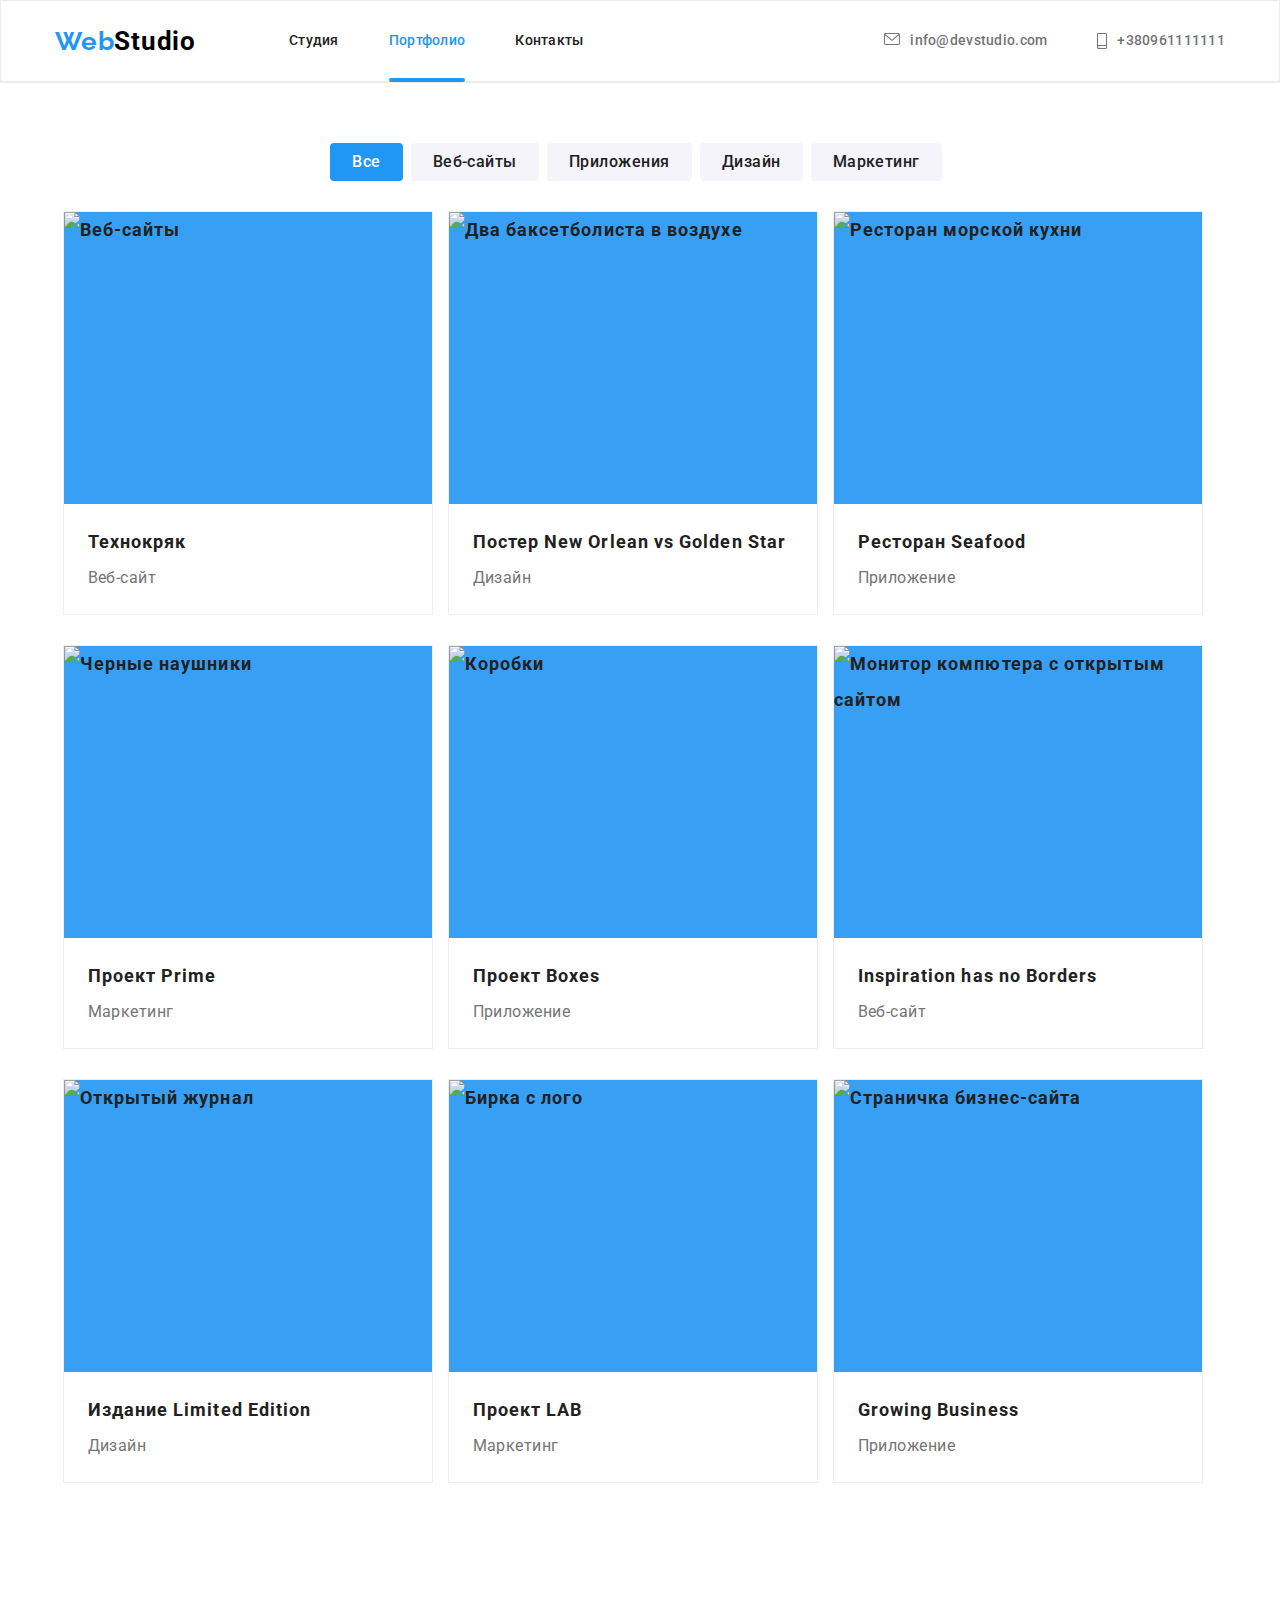
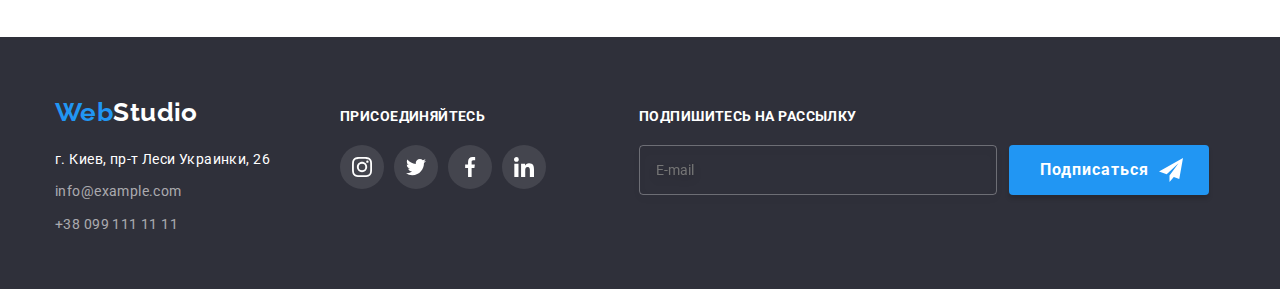
==== commit b384a299: "." ====
--- a/portfolio.html
+++ b/portfolio.html
@@ -167,12 +167,38 @@
             <li class="project__item">
                 <a href="#" class="project__link ">
                 <div class="project__box ">
-                <img src="./images/techno-crk.jpg" 
+                  <picture>
+                    <source
+                    srcset="
+                    ./images/imgs_hw8/tech.jpg 1x
+                    ./images/imgs_hw8/1_d_2x.jpg 2x
+                    "
+                    media="(min-width:1200px)"
+                    type="image/jpg"
+                    />
+                    <source
+                    srcset="
+                    ./images/imgs_hw8/1_t_1x.jpg 1x
+                    ./images/imgs_hw8/1_t_2x.jpg 2x
+                    "
+                    media="(min-width:768px)"
+                    type="image/jpg"
+                    />
+                    <source
+                    srcset="
+                    ./images/imgs_hw8/1_m_1x.jpg 1x
+                    ./images/imgs_hw8/1_m_2x.jpg 2x
+                    "
+                    media="(min-width:480px)"
+                    type="image/jpg"
+                    />
+                <img src="../images/imgs_hw8/tech.jpg" 
                 alt="Веб-сайты"
                 width="370"
                 height="294"
                 class="project__im"
                 />
+                </picture>
                 <div>
                 <p class="project__text">Технокряк это современная площадка распространения коронавируса. Компании используют эту платформу для цифрового шпионажа и атак на защищённые сервера конкурентов.</p>
                 </div>
@@ -184,12 +210,38 @@
             <li class="project__item">
                 <a href="#" class="project__link">
                 <div class="project__box">
-                <img src="./images/design.jpg" 
+                   <picture>
+                    <source
+                    srcset="
+                    ./images/imgs_hw8/new-orlean.jpg 1x
+                    ./images/imgs_hw8/2_d_2x.jpg 2x
+                    "
+                    media="(min-width:1200px)"
+                    type="image/jpg"
+                    />
+                    <source
+                    srcset="
+                    ./images/imgs_hw8/2_t_1x.jpg 1x
+                    ./images/imgs_hw8/2_t_2x.jpg 2x
+                    "
+                    media="(min-width:768px)"
+                    type="image/jpg"
+                    />
+                    <source
+                    srcset="
+                    ./images/imgs_hw8/2_m_1x.jpg 1x
+                    ./images/imgs_hw8/2_m_2x.jpg 2x
+                    "
+                    media="(min-width:480px)"
+                    type="image/jpg"
+                    />
+                <img src="./images/imgs_hw8/new-orlean.jpg" 
                 alt="Два баксетболиста в воздухе"
                 width="370"
                 height="294"
                 class="project__im"
                 />
+                </picture>
                 <div>
                 <p class="project__text">Технокряк это современная площадка распространения коронавируса. Компании используют эту платформу для цифрового шпионажа и атак на защищённые сервера конкурентов.</p>
                 </div>
@@ -202,12 +254,38 @@
             <li class="project__item">
                 <a href="#" class="project__link">
                 <div class="project__box">
-                <img src="./images/application-seafood.jpg" 
+                    <picture>
+                    <source
+                    srcset="
+                    ./images/imgs_hw8/fish.jpg 1x
+                    ./images/imgs_hw8/3_d_2x.jpg 2x
+                    "
+                    media="(min-width:1200px)"
+                    type="image/jpg"
+                    />
+                    <source
+                    srcset="
+                    ./images/imgs_hw8/3_t_1x.jpg 1x
+                    ./images/imgs_hw8/3_t_2x.jpg 2x
+                    "
+                    media="(min-width:768px)"
+                    type="image/jpg"
+                    />
+                    <source
+                    srcset="
+                    ./images/imgs_hw8/3_m_1x.jpg 1x
+                    ./images/imgs_hw8/3_m_2x.jpg 2x
+                    "
+                    media="(min-width:480px)"
+                    type="image/jpg"
+                    />
+                <img src="./images/imgs_hw8/fish.jpg" 
                 alt="Ресторан морской кухни"
                 width="370"
                 height="294"
                 class="project__im"
                 />
+                </picture>
                 <div>
                 <p class="project__text">Технокряк это современная площадка распространения коронавируса. Компании используют эту платформу для цифрового шпионажа и атак на защищённые сервера конкурентов.</p>
                 </div>
@@ -219,12 +297,38 @@
             <li class="project__item">
                 <a href="#" class="project__link">
                 <div class="project__box">
-                <img src="./images/makreting-prime.jpg" 
+                <picture>
+                    <source
+                    srcset="
+                    ./images/imgs_hw8/headphones.jpg 1x
+                    ./images/imgs_hw8/4_d_2x.jpg 2x
+                    "
+                    media="(min-width:1200px)"
+                    type="image/jpg"
+                    />
+                    <source
+                    srcset="
+                    ./images/imgs_hw8/4_t_1x.jpg 1x
+                    ./images/imgs_hw8/4_t_2x.jpg 2x
+                    "
+                    media="(min-width:768px)"
+                    type="image/jpg"
+                    />
+                    <source
+                    srcset="
+                    ./images/imgs_hw8/4_m_1x.jpg 1x
+                    ./images/imgs_hw8/4_m_2x.jpg 2x
+                    "
+                    media="(min-width:480px)"
+                    type="image/jpg"
+                    />
+                <img src="./images/imgs_hw8/headphones.jpg" 
                 alt="Черные наушники"
                 width="370"
                 height="294"
                 class="project__im"
                 />
+                </picture>
                 <div>
                 <p class="project__text">Технокряк это современная площадка распространения коронавируса. Компании используют эту платформу для цифрового шпионажа и атак на защищённые сервера конкурентов.</p>
                 </div>
@@ -236,12 +340,38 @@
             <li class="project__item">
                 <a href="#" class="project__link">
                 <div class="project__box">
-                <img src="./images/application-box.jpg" 
+                    <picture>
+                    <source
+                    srcset="
+                    ./images/imgs_hw8/boxes.jpg 1x
+                    ./images/imgs_hw8/5_d_2x.jpg 2x
+                    "
+                    media="(min-width:1200px)"
+                    type="image/jpg"
+                    />
+                    <source
+                    srcset="
+                    ./images/imgs_hw8/5_t_1x.jpg 1x
+                    ./images/imgs_hw8/5_t_2x.jpg 2x
+                    "
+                    media="(min-width:768px)"
+                    type="image/jpg"
+                    />
+                    <source
+                    srcset="
+                    ./images/imgs_hw8/5_m_1x.jpg 1x
+                    ./images/imgs_hw8/5_m_2x.jpg 2x
+                    "
+                    media="(min-width:480px)"
+                    type="image/jpg"
+                    />
+                <img src="./images/imgs_hw8/boxes.jpg" 
                 alt="Коробки"
                 width="370"
                 height="294"
                 class="project__im"
                 />
+                </picture>
                 <div>
                 <p class="project__text">Технокряк это современная площадка распространения коронавируса. Компании используют эту платформу для цифрового шпионажа и атак на защищённые сервера конкурентов.</p>
                 </div>
@@ -253,12 +383,38 @@
             <li class="project__item">
                  <a href="#" class="project__link">
                     <div class="project__box">
-                <img src="./images/web.jpg" 
+                    <picture>
+                    <source
+                    srcset="
+                    ./images/imgs_hw8/mac.jpg 1x
+                    ./images/imgs_hw8/6_d_2x.jpg 2x
+                    "
+                    media="(min-width:1200px)"
+                    type="image/jpg"
+                    />
+                    <source
+                    srcset="
+                    ./images/imgs_hw8/6_t_1x.jpg 1x
+                    ./images/imgs_hw8/6_t_2x.jpg 2x
+                    "
+                    media="(min-width:768px)"
+                    type="image/jpg"
+                    />
+                    <source
+                    srcset="
+                    ./images/imgs_hw8/6_m_1x.jpg 1x
+                    ./images/imgs_hw8/6_m_2x.jpg 2x
+                    "
+                    media="(min-width:480px)"
+                    type="image/jpg"
+                    />
+                <img src="./images/imgs_hw8/mac.jpg" 
                 alt="Монитор компютера с открытым сайтом"
                 width="370"
                 height="294"
                 class="project__im"
                 />
+                </picture>
                 <div>
                 <p class="project__text">Технокряк это современная площадка распространения коронавируса. Компании используют эту платформу для цифрового шпионажа и атак на защищённые сервера конкурентов.</p>
                 </div>
@@ -270,12 +426,38 @@
             <li class="project__item">
                 <a href="#" class="project__link">
                 <div class="project__box">
-                <img src="./images/design-magazine.jpg" 
+                    <picture>
+                    <source
+                    srcset="
+                    ./images/imgs_hw8/book.jpg 1x
+                    ./images/imgs_hw8/7_d_2x.jpg 2x
+                    "
+                    media="(min-width:1200px)"
+                    type="image/jpg"
+                    />
+                    <source
+                    srcset="
+                    ./images/imgs_hw8/7_t_1x.jpg 1x
+                    ./images/imgs_hw8/7_t_2x.jpg 2x
+                    "
+                    media="(min-width:768px)"
+                    type="image/jpg"
+                    />
+                    <source
+                    srcset="
+                    ./images/imgs_hw8/7_m_1x.jpg 1x
+                    ./images/imgs_hw8/7_m_2x.jpg 2x
+                    "
+                    media="(min-width:480px)"
+                    type="image/jpg"
+                    />
+                <img src="./images/imgs_hw8/book.jpg" 
                 alt="Открытый журнал"
                 width="370"
                 height="294"
                 class="project__im"
                 />
+                </picture>
                 <div>
                 <p class="project__text">Технокряк это современная площадка распространения коронавируса. Компании используют эту платформу для цифрового шпионажа и атак на защищённые сервера конкурентов.</p>
                 </div>
@@ -287,12 +469,38 @@
             <li class="project__item">
                 <a href="#" class="project__link">
                 <div class="project__box">
-                <img src="./images/marketing-lab.jpg" 
+                <picture>
+                    <source
+                    srcset="
+                    ./images/imgs_hw8/lable1.jpg 1x
+                    ./images/imgs_hw8/8_d_2x.jpg 2x
+                    "
+                    media="(min-width:1200px)"
+                    type="image/jpg"
+                    />
+                    <source
+                    srcset="
+                    ./images/imgs_hw8/8_t_1x.jpg 1x
+                    ./images/imgs_hw8/8_t_2x.jpg 2x
+                    "
+                    media="(min-width:768px)"
+                    type="image/jpg"
+                    />
+                    <source
+                    srcset="
+                    ./images/imgs_hw8/8_m_1x.jpg 1x
+                    ./images/imgs_hw8/8_m_2x.jpg 2x
+                    "
+                    media="(min-width:480px)"
+                    type="image/jpg"
+                    />
+                <img src="./images/imgs_hw8/lable1.jpg" 
                 alt="Бирка с лого"
                 width="370"
                 height="294"
                 class="project__im"
                 />
+                </picture>
                 <div>
                 <p class="project__text">Технокряк это современная площадка распространения коронавируса. Компании используют эту платформу для цифрового шпионажа и атак на защищённые сервера конкурентов.</p>
                 </div>
@@ -304,12 +512,38 @@
             <li class="project__item">
                 <a href="#" class="project__link">
                 <div class="project__box">
-                <img src="./images/application-laptop.jpg" 
+                <picture>
+                    <source
+                    srcset="
+                    ./images/imgs_hw8/notebook2.jpg1x
+                    ./images/imgs_hw8/9_d_2x.jpg 2x
+                    "
+                    media="(min-width:1200px)"
+                    type="image/jpg"
+                    />
+                    <source
+                    srcset="
+                    ./images/imgs_hw8/9_t_1x.jpg 1x
+                    ./images/imgs_hw8/9_t_2x.jpg 2x
+                    "
+                    media="(min-width:768px)"
+                    type="image/jpg"
+                    />
+                    <source
+                    srcset="
+                    ./images/imgs_hw8/9_m_1x.jpg 1x
+                    ./images/imgs_hw8/9_m_2x.jpg 2x
+                    "
+                    media="(min-width:480px)"
+                    type="image/jpg"
+                    />
+                <img src="./images/imgs_hw8/notebook2.jpg"
                 alt="Страничка бизнес-сайта"
                 width="370"
                 height="294"
                 class="project__im"
                 />
+                </picture>
                 <div>
                 <p class=" project__text">Технокряк это современная площадка распространения коронавируса. Компании используют эту платформу для цифрового шпионажа и атак на защищённые сервера конкурентов.</p>
                 </div>
